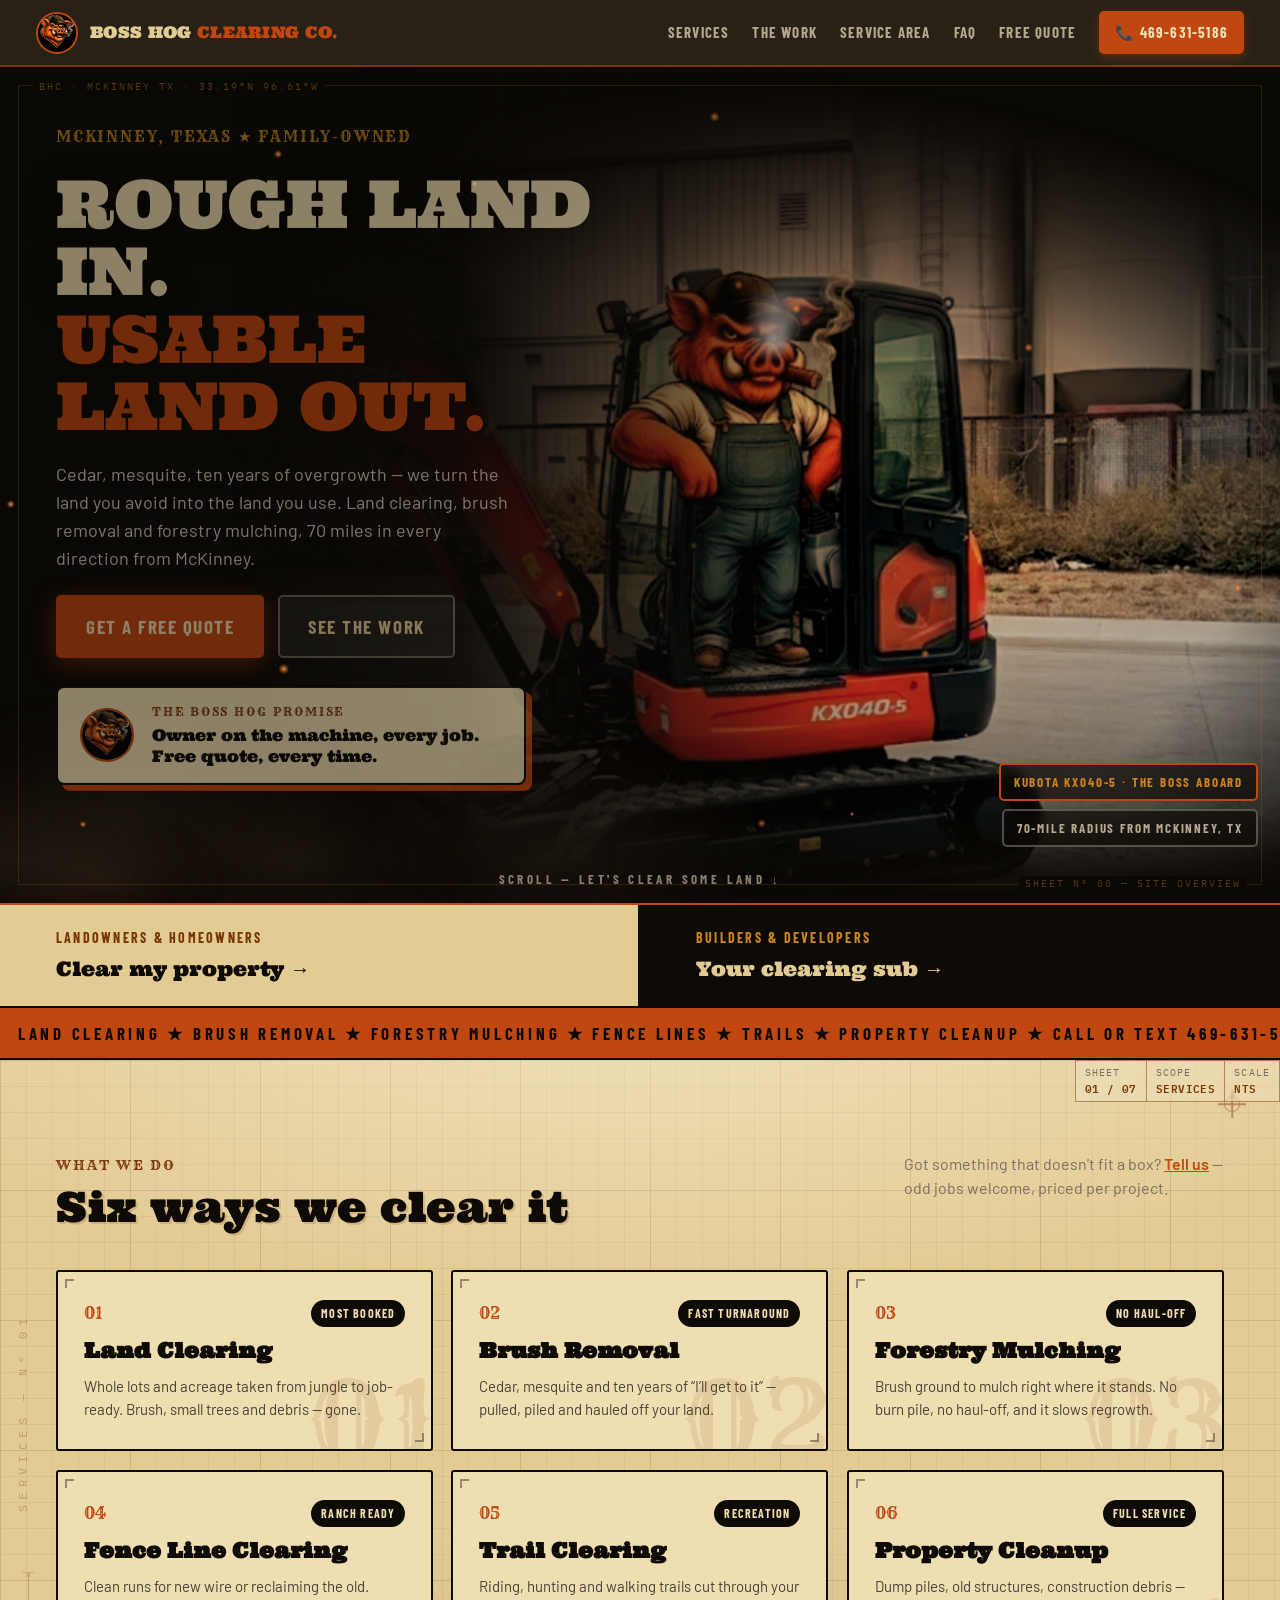
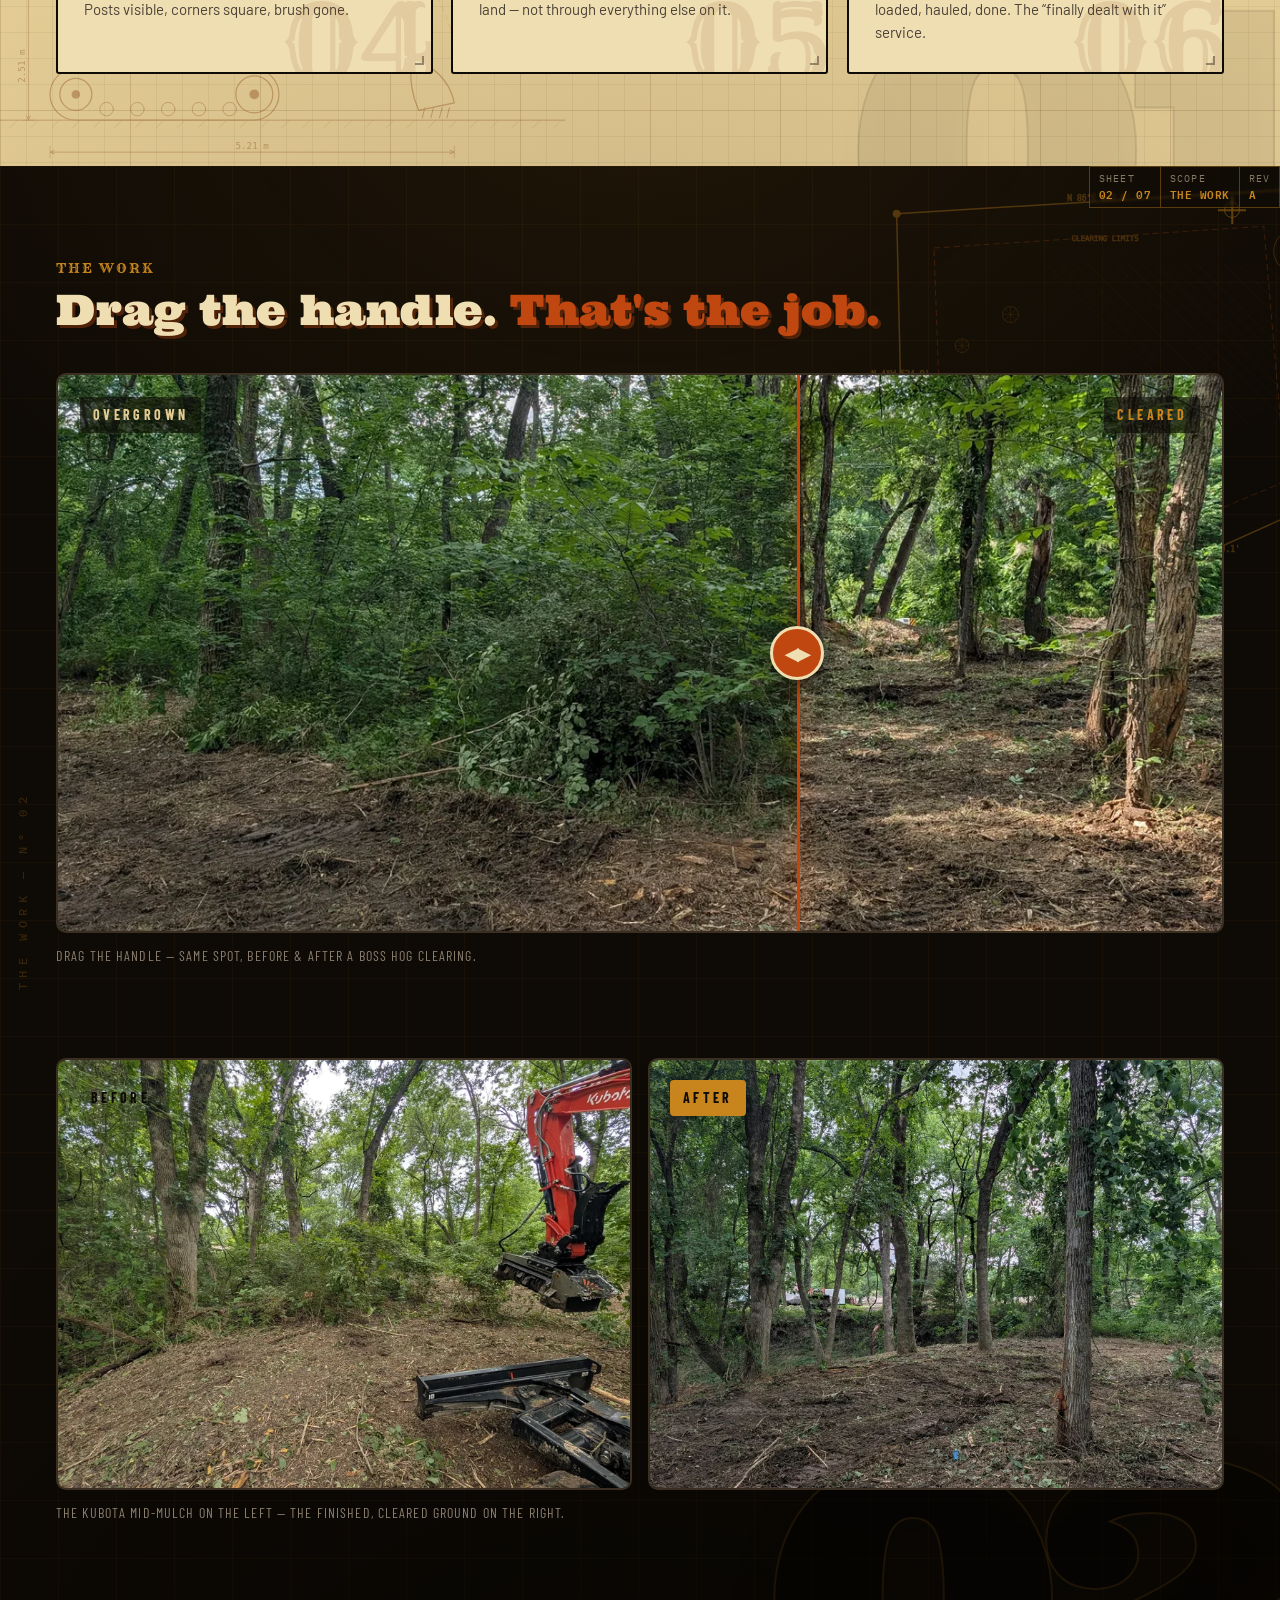
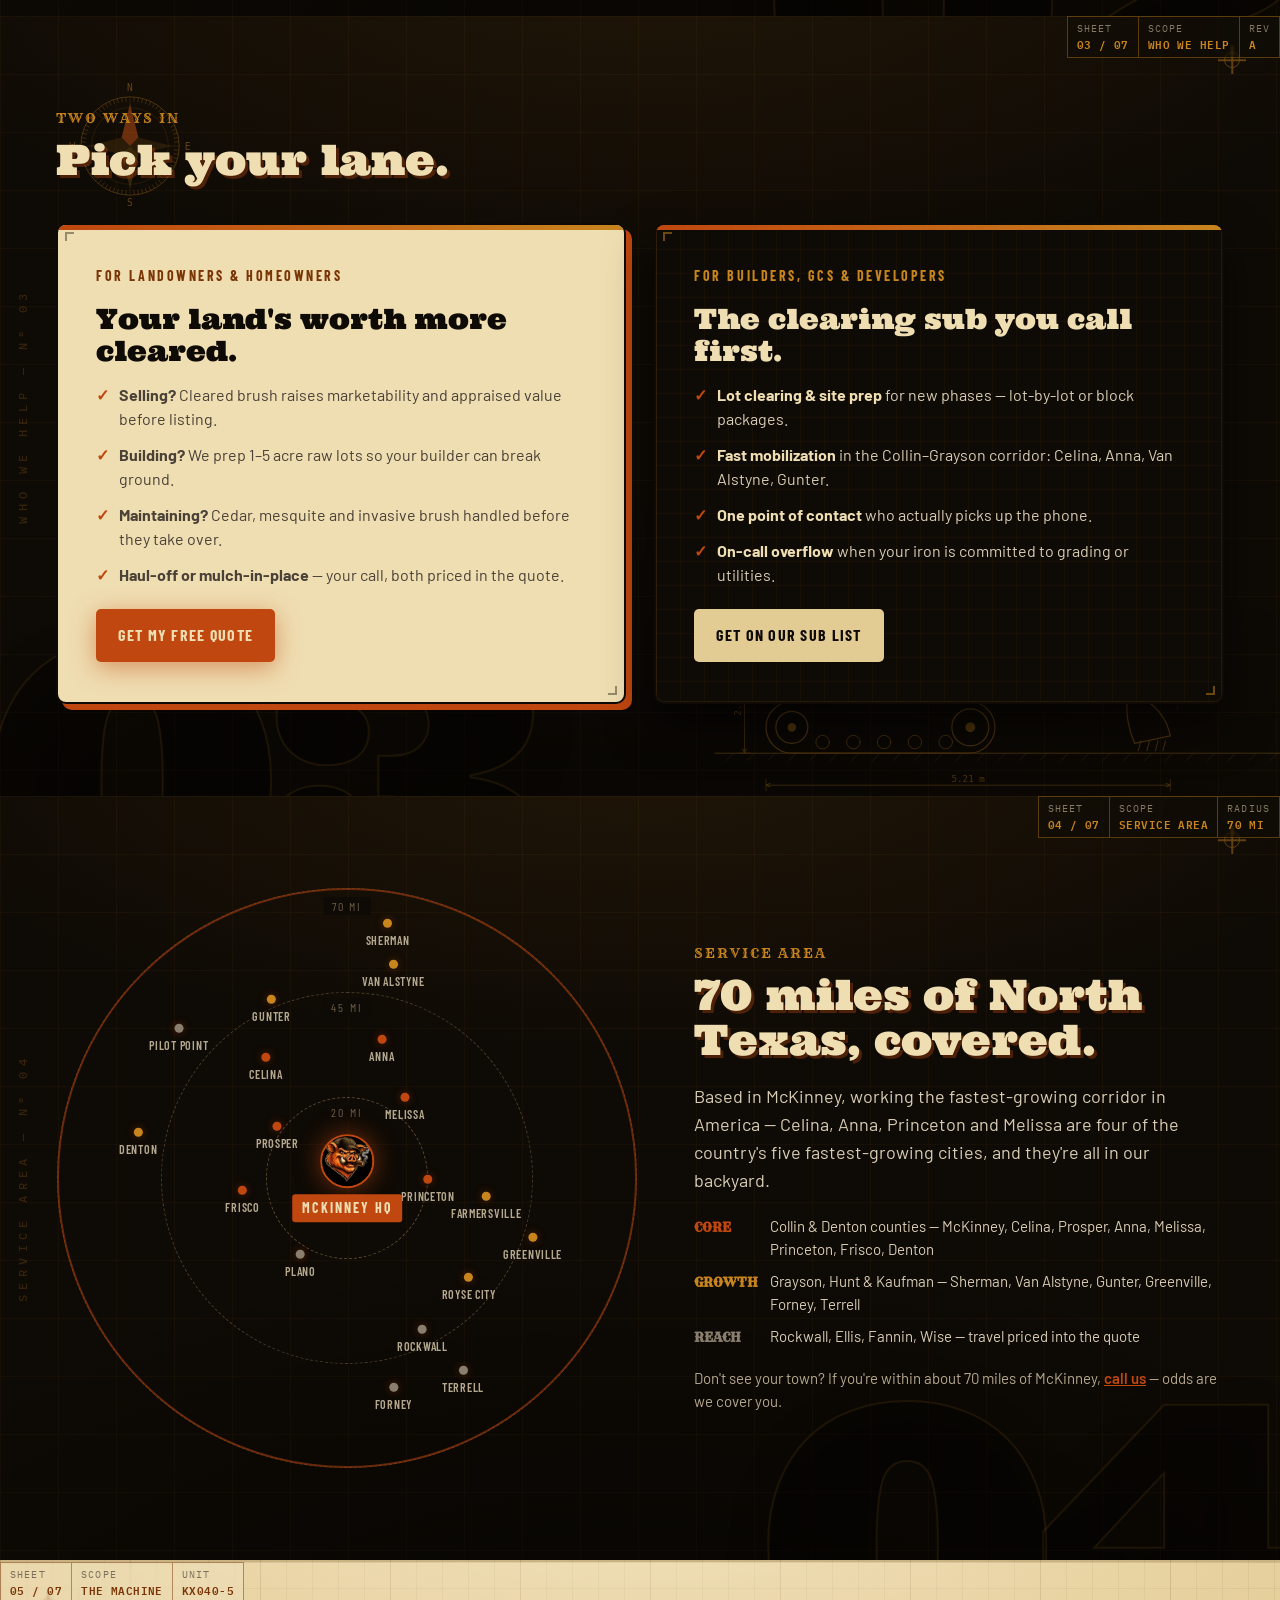
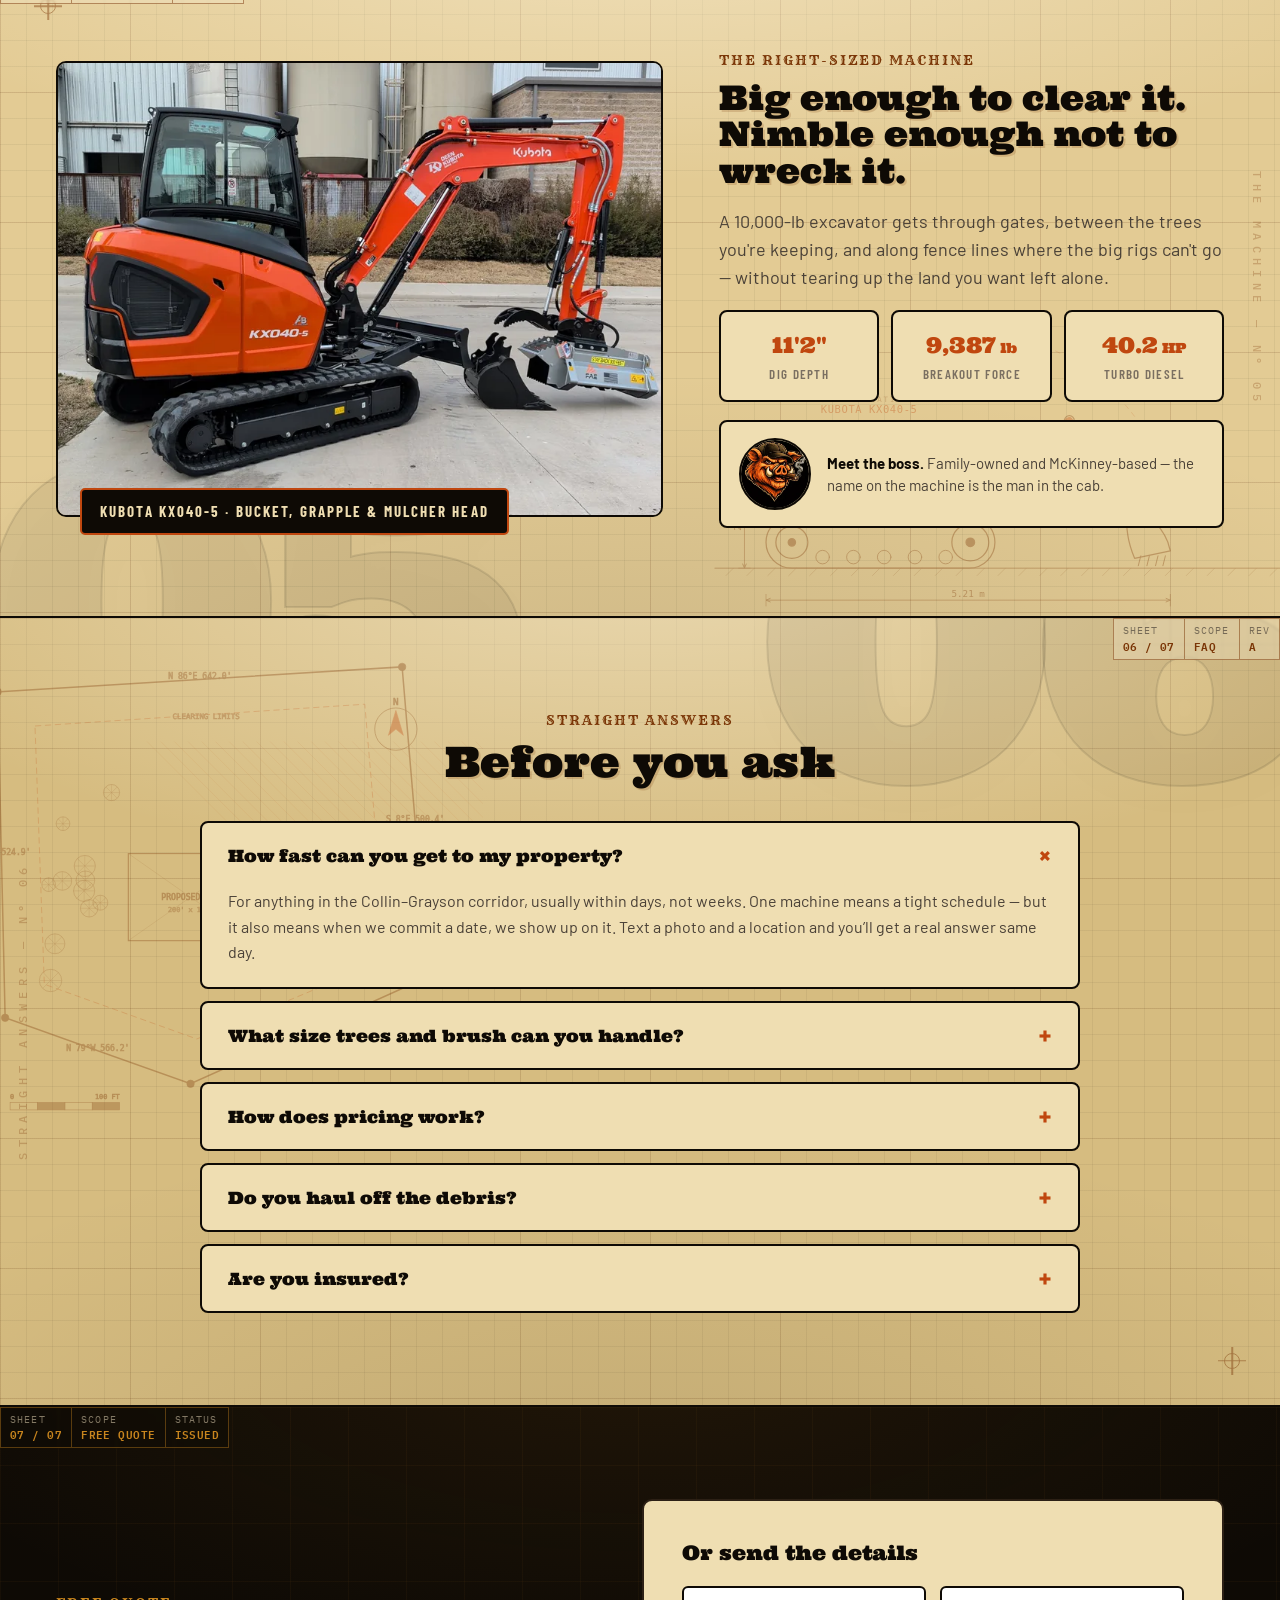
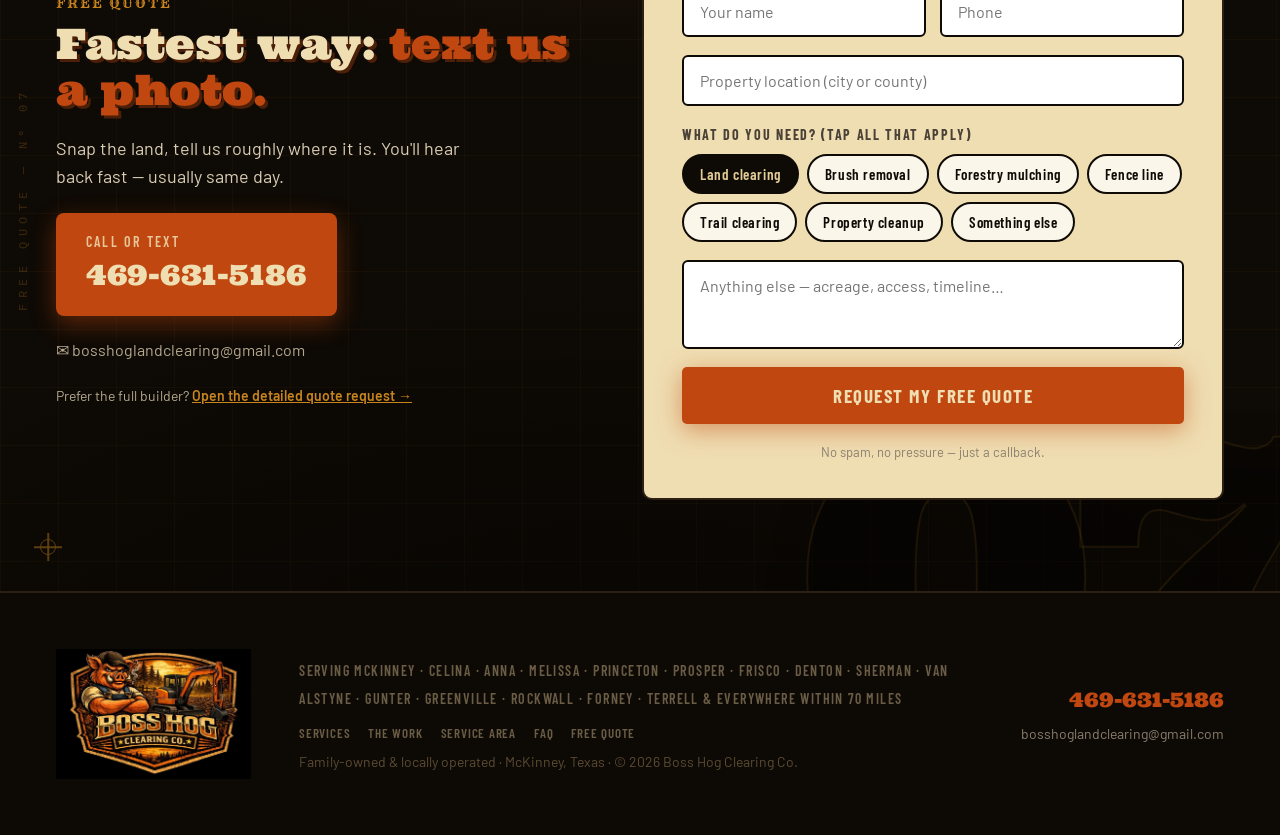
==== index.html @ 31e9866d "Add files via upload" ====
<!DOCTYPE html>
<html lang="en">
<head>
<meta charset="utf-8">
<meta name="viewport" content="width=device-width, initial-scale=1, viewport-fit=cover">
<title>Boss Hog Clearing Co. — Land Clearing & Forestry Mulching in McKinney, TX</title>
<meta name="description" content="Family-owned land clearing, brush removal & forestry mulching in McKinney, Texas. Cedar, mesquite & overgrowth cleared within 70 miles — Collin, Denton, Grayson & beyond. Text a photo for a free quote: 469-631-5186.">
<meta name="keywords" content="land clearing McKinney TX, forestry mulching, brush removal, fence line clearing, lot clearing, site prep, Collin County, Denton County, Celina, Prosper, Anna, Melissa, Princeton">
<meta name="author" content="Boss Hog Clearing Co.">
<meta name="robots" content="index, follow">
<meta name="theme-color" content="#0E0A05">
<link rel="canonical" href="https://bosshogclearingco.com/">

<!-- Open Graph / social -->
<meta property="og:type" content="website">
<meta property="og:site_name" content="Boss Hog Clearing Co.">
<meta property="og:title" content="Boss Hog Clearing Co. — Land Clearing & Forestry Mulching, McKinney TX">
<meta property="og:description" content="Rough land in. Usable land out. Family-owned land clearing & forestry mulching, 70 miles around McKinney, Texas. Text a photo, get a free quote.">
<meta property="og:url" content="https://bosshogclearingco.com/">
<meta property="og:image" content="https://bosshogclearingco.com/assets/img/og-image.jpg">
<meta property="og:image:width" content="1200">
<meta property="og:image:height" content="630">
<meta name="twitter:card" content="summary_large_image">
<meta name="twitter:title" content="Boss Hog Clearing Co. — Land Clearing & Forestry Mulching, McKinney TX">
<meta name="twitter:description" content="Rough land in. Usable land out. Family-owned land clearing 70 miles around McKinney, TX.">
<meta name="twitter:image" content="https://bosshogclearingco.com/assets/img/og-image.jpg">

<!-- icons -->
<link rel="icon" href="/assets/img/favicon.ico" sizes="any">
<link rel="icon" type="image/png" href="/assets/img/favicon-32.png" sizes="32x32">
<link rel="apple-touch-icon" href="/assets/img/favicon-180.png">
<link rel="manifest" href="/site.webmanifest">

<!-- fonts -->
<link rel="preconnect" href="https://fonts.googleapis.com">
<link rel="preconnect" href="https://fonts.gstatic.com" crossorigin>
<link rel="preload" as="image" href="/assets/img/hero-boss-kubota-1024.webp" fetchpriority="high">
<link rel="stylesheet" href="https://fonts.googleapis.com/css2?family=Barlow:wght@400;500;600;700&family=Barlow+Condensed:wght@600;700&family=IBM+Plex+Mono:wght@400;500&family=Rye&family=Ultra&display=swap">
<link rel="stylesheet" href="/assets/css/styles.css">

<!-- structured data: local business -->
<script type="application/ld+json">
{
  "@context": "https://schema.org",
  "@type": ["LocalBusiness","HomeAndConstructionBusiness"],
  "name": "Boss Hog Clearing Co.",
  "description": "Family-owned land clearing, brush removal and forestry mulching serving McKinney, Texas and the surrounding 70-mile radius.",
  "image": "https://bosshogclearingco.com/assets/img/og-image.jpg",
  "logo": "https://bosshogclearingco.com/assets/img/favicon-512.png",
  "url": "https://bosshogclearingco.com/",
  "telephone": "+1-469-631-5186",
  "email": "bosshoglandclearing@gmail.com",
  "priceRange": "$$",
  "address": { "@type": "PostalAddress", "addressLocality": "McKinney", "addressRegion": "TX", "addressCountry": "US" },
  "geo": { "@type": "GeoCoordinates", "latitude": 33.1976, "longitude": -96.6153 },
  "areaServed": { "@type": "GeoCircle", "geoMidpoint": { "@type": "GeoCoordinates", "latitude": 33.1976, "longitude": -96.6153 }, "geoRadius": "112654" },
  "founder": { "@type": "Person", "name": "The Boss" },
  "slogan": "Rough land in. Usable land out.",
  "openingHoursSpecification": [{ "@type": "OpeningHoursSpecification", "dayOfWeek": ["Monday","Tuesday","Wednesday","Thursday","Friday","Saturday"], "opens": "07:00", "closes": "19:00" }],
  "hasOfferCatalog": {
    "@type": "OfferCatalog",
    "name": "Land Clearing Services",
    "itemListElement": [
      { "@type": "Offer", "itemOffered": { "@type": "Service", "name": "Land Clearing" } },
      { "@type": "Offer", "itemOffered": { "@type": "Service", "name": "Brush Removal" } },
      { "@type": "Offer", "itemOffered": { "@type": "Service", "name": "Forestry Mulching" } },
      { "@type": "Offer", "itemOffered": { "@type": "Service", "name": "Fence Line Clearing" } },
      { "@type": "Offer", "itemOffered": { "@type": "Service", "name": "Trail Clearing" } },
      { "@type": "Offer", "itemOffered": { "@type": "Service", "name": "Property Cleanup" } }
    ]
  }
}
</script>
<script type="application/ld+json">
{
  "@context": "https://schema.org",
  "@type": "FAQPage",
  "mainEntity": [
    { "@type": "Question", "name": "How fast can you get to my property?", "acceptedAnswer": { "@type": "Answer", "text": "For anything in the Collin–Grayson corridor, usually within days, not weeks. Text a photo and a location and you'll get a real answer same day." } },
    { "@type": "Question", "name": "What size trees and brush can you handle?", "acceptedAnswer": { "@type": "Answer", "text": "Brush, cedar, mesquite and trees up to roughly 8–10 inches across are right in our wheelhouse. Bigger timber or 5+ acre wooded tracts we'll assess honestly." } },
    { "@type": "Question", "name": "How does pricing work?", "acceptedAnswer": { "@type": "Answer", "text": "Per acre, based on vegetation density — roughly $1,200–2,500/acre for light brush up to $3,500–6,000/acre for heavy wooded clearing, plus a mobilization fee based on distance. Text a photo for an exact, free quote." } },
    { "@type": "Question", "name": "Do you haul off the debris?", "acceptedAnswer": { "@type": "Answer", "text": "Your choice. We can mulch it in place, pile it for burning where permitted, or load and haul it away. We price each option in the quote." } },
    { "@type": "Question", "name": "Are you insured?", "acceptedAnswer": { "@type": "Answer", "text": "Yes — fully insured for the work we do, and happy to provide documentation for builders and GCs who need it for their sub list." } }
  ]
}
</script>
</head>

<body>
<a class="skip-link" href="#top">Skip to content</a>

<!-- ============ NAV ============ -->
<header class="nav" id="nav">
  <a href="#top" class="nav__brand" aria-label="Boss Hog Clearing Co. home">
    <img src="/assets/img/mascot-128.webp" alt="Boss Hog mascot — cigar-smoking hog logo" width="42" height="42">
    <span class="nav__name">BOSS HOG <b>CLEARING CO.</b></span>
  </a>
  <button class="nav__toggle" id="navToggle" aria-label="Toggle menu" aria-expanded="false"><span></span><span></span><span></span></button>
  <nav class="nav__links" id="navLinks" aria-label="Primary">
    <a href="#services">Services</a>
    <a href="#work">The Work</a>
    <a href="#area">Service Area</a>
    <a href="#faq">FAQ</a>
    <a href="/quote.html">Free Quote</a>
    <a href="tel:4696315186" class="nav__cta">📞 469-631-5186</a>
  </nav>
</header>

<main id="top">

<!-- ============ HERO ============ -->
<section class="hero" id="hero" aria-label="Boss Hog Clearing Co. — land clearing in McKinney, Texas">
  <div class="hero__glow"></div>

  <!-- faint equipment blueprint behind the scene -->
  <div class="hero__blueprint" data-depth="5" aria-hidden="true">
    <img src="/assets/img/bp-excavator-dark.svg" alt="" width="1040" height="660" loading="eager">
  </div>

  <!-- the boss on the Kubota -->
  <div class="hero__photo" id="heroPhoto" data-depth="22">
    <div class="hero__photo-mask">
      <picture>
        <source type="image/webp" srcset="/assets/img/hero-boss-kubota-1024.webp">
        <img src="/assets/img/hero-boss-kubota-1024.jpg" alt="The Boss aboard his orange Kubota KX040-5 mini excavator" draggable="false" width="1024" height="572" fetchpriority="high">
      </picture>
      <div class="grade-sky"></div>
      <div class="grade-key"></div>
      <div class="grade-floor"></div>
    </div>
    <canvas class="hero__smoke" id="heroSmoke" aria-hidden="true"></canvas>
  </div>

  <div class="hero__scrim-l"></div>
  <div class="hero__scrim-b"></div>
  <canvas class="hero__fx" id="heroFx" aria-hidden="true"></canvas>
  <div class="hero__spot" id="heroSpot" aria-hidden="true"></div>

  <!-- blueprint frame -->
  <div class="hero__frame" aria-hidden="true">
    <span class="tl">BHC · McKinney TX · 33.19°N 96.61°W</span>
    <span class="br">Sheet Nº 00 — Site Overview</span>
  </div>

  <div class="hero__copy" id="heroCopy">
    <p class="hero__eyebrow" data-reveal>McKinney, Texas ★ Family-Owned</p>
    <h1 data-reveal data-reveal-delay="90">Rough land in.<br><span class="pop">Usable land out.</span></h1>
    <p class="hero__sub" data-reveal data-reveal-delay="180">Cedar, mesquite, ten years of overgrowth — we turn the land you avoid into the land you use. Land clearing, brush removal and forestry mulching, 70 miles in every direction from McKinney.</p>
    <div class="hero__cta" data-reveal data-reveal-delay="270">
      <a href="/quote.html" class="btn btn--primary">Get a free quote</a>
      <a href="#work" class="btn btn--ghost">See the work</a>
    </div>
    <div class="hero__promise" data-reveal data-reveal-delay="360">
      <img src="/assets/img/mascot-128.webp" alt="The Boss" width="54" height="54">
      <div>
        <div class="pk">The Boss Hog Promise</div>
        <div class="pv">Owner on the machine, every job. Free quote, every time.</div>
      </div>
    </div>
  </div>

  <div class="hero__plates" aria-hidden="true">
    <div class="plate">Kubota KX040-5 · The Boss aboard</div>
    <div class="plate plate--muted">70-mile radius from McKinney, TX</div>
  </div>
  <div class="hero__hint">Scroll — let's clear some land ↓</div>
</section>

<!-- audience split -->
<div class="split">
  <a href="#landowners">
    <div class="lbl" style="color:var(--rust-dark)">Landowners &amp; Homeowners</div>
    <div class="big" style="color:var(--ink)">Clear my property →</div>
  </a>
  <a href="#builders">
    <div class="lbl" style="color:var(--amber)">Builders &amp; Developers</div>
    <div class="big" style="color:var(--wheat)">Your clearing sub →</div>
  </a>
</div>

<!-- marquee -->
<div class="marquee" aria-hidden="true">
  <div class="marquee__row">
    <span>Land clearing ★ Brush removal ★ Forestry mulching ★ Fence lines ★ Trails ★ Property cleanup ★ Call or text 469-631-5186 ★</span>
    <span>Land clearing ★ Brush removal ★ Forestry mulching ★ Fence lines ★ Trails ★ Property cleanup ★ Call or text 469-631-5186 ★</span>
  </div>
</div>

<!-- ============ SERVICES ============ -->
<section class="bay paper" id="services">
  <div class="blueprint bp-exc" style="left:-3%;right:auto" aria-hidden="true"><img src="/assets/img/bp-excavator-light.svg" alt="" width="1040" height="660" loading="lazy"></div>
  <div class="spine">Services — Nº 01</div>
  <div class="crosshair" style="top:30px;right:34px"><i></i></div>
  <div class="titleblock" style="top:0;right:0">
    <div><span>Sheet</span><b>01 / 07</b></div>
    <div><span>Scope</span><b>Services</b></div>
    <div><span>Scale</span><b>NTS</b></div>
  </div>
  <div class="bignum" aria-hidden="true">01</div>
  <div class="bay__pad">
    <div class="sec-head">
      <div data-reveal>
        <p class="kicker">What we do</p>
        <h2 class="h2">Six ways we clear it</h2>
      </div>
      <p class="note" data-reveal data-reveal-delay="120">Got something that doesn't fit a box? <a href="/quote.html">Tell us</a> — odd jobs welcome, priced per project.</p>
    </div>
    <div class="svc-grid" id="svcGrid"><!-- services injected by JS --></div>
  </div>
</section>

<!-- ============ THE WORK ============ -->
<section class="bay paper--dark" id="work">
  <div class="blueprint bp-plan bp-plan--r" aria-hidden="true"><img src="/assets/img/bp-siteplan-dark.svg" alt="" width="900" height="900" loading="lazy"></div>
  <div class="spine spine--lit">The Work — Nº 02</div>
  <div class="crosshair crosshair--lit" style="top:30px;right:34px"><i></i></div>
  <div class="titleblock titleblock--lit" style="top:0;right:0">
    <div><span>Sheet</span><b>02 / 07</b></div>
    <div><span>Scope</span><b>The Work</b></div>
    <div><span>Rev</span><b>A</b></div>
  </div>
  <div class="bignum bignum--lit" aria-hidden="true">02</div>
  <div class="bay__pad">
    <div data-reveal style="margin-bottom:40px">
      <p class="kicker kicker--lit">The work</p>
      <h2 class="h2 h2--lit">Drag the handle. <span style="color:var(--rust)">That's the job.</span></h2>
    </div>

    <div class="ba" id="baSlider" data-reveal="scale" role="slider" aria-label="Before and after land clearing comparison" aria-valuemin="0" aria-valuemax="100" aria-valuenow="50" tabindex="0">
      <picture>
        <source type="image/webp" srcset="/assets/img/after-cleared-800.webp 800w, /assets/img/after-cleared-1280.webp 1280w, /assets/img/after-cleared-1800.webp 1800w" sizes="(max-width:1280px) 100vw, 1280px">
        <img class="ba__after" src="/assets/img/after-cleared-1280.jpg" alt="Same wooded plot after Boss Hog clearing — trees kept, ground cleared and mulched" draggable="false">
      </picture>
      <div class="ba__before-wrap" id="baBeforeWrap">
        <picture>
          <source type="image/webp" srcset="/assets/img/before-overgrown-800.webp 800w, /assets/img/before-overgrown-1280.webp 1280w, /assets/img/before-overgrown-1800.webp 1800w" sizes="(max-width:1280px) 100vw, 1280px">
          <img class="ba__before" src="/assets/img/before-overgrown-1280.jpg" alt="Overgrown wooded plot before clearing — dense cedar and brush" draggable="false">
        </picture>
      </div>
      <div class="ba__line" id="baLine"></div>
      <div class="ba__handle" id="baHandle">◀▶</div>
      <div class="ba__tag ba__tag--l">Overgrown</div>
      <div class="ba__tag ba__tag--r">Cleared</div>
    </div>
    <p class="cap">Drag the handle — same spot, before &amp; after a Boss Hog clearing.</p>

    <div class="work-div" data-reveal><span>Another job — forestry mulching</span><span></span></div>
    <div class="work-grid">
      <div class="work-shot" data-reveal>
        <picture>
          <source type="image/webp" srcset="/assets/img/mulching-800.webp 800w, /assets/img/mulching-1280.webp 1280w" sizes="(max-width:560px) 100vw, 50vw">
          <img src="/assets/img/mulching-1280.jpg" alt="Forestry mulching in progress — the Kubota KX040-5 grinding brush in place" loading="lazy">
        </picture>
        <div class="ba__tag">Before</div>
      </div>
      <div class="work-shot" data-reveal data-reveal-delay="120">
        <picture>
          <source type="image/webp" srcset="/assets/img/finished-cut-800.webp 800w, /assets/img/finished-cut-1280.webp 1280w" sizes="(max-width:560px) 100vw, 50vw">
          <img src="/assets/img/finished-cut-1280.jpg" alt="Cleared and mulched ground — the finished forestry mulching cut" loading="lazy">
        </picture>
        <div class="ba__tag ba__tag--after">After</div>
      </div>
    </div>
    <p class="cap">The Kubota mid-mulch on the left — the finished, cleared ground on the right.</p>
  </div>
</section>

<!-- ============ AUDIENCE PATHS ============ -->
<section class="bay paper--dark" id="who">
  <div class="blueprint bp-exc" aria-hidden="true"><img src="/assets/img/bp-excavator-dark.svg" alt="" width="1040" height="660" loading="lazy"></div>
  <div class="blueprint bp-compass" style="left:5%;top:64px" aria-hidden="true"><img src="/assets/img/bp-compass-dark.svg" alt="" width="220" height="220" loading="lazy"></div>
  <div class="spine spine--lit">Who We Help — Nº 03</div>
  <div class="crosshair crosshair--lit" style="top:30px;right:34px"><i></i></div>
  <div class="titleblock titleblock--lit" style="top:0;right:0">
    <div><span>Sheet</span><b>03 / 07</b></div>
    <div><span>Scope</span><b>Who We Help</b></div>
    <div><span>Rev</span><b>A</b></div>
  </div>
  <div class="bignum bignum--lit bignum--left" aria-hidden="true">03</div>
  <div class="bay__pad">
    <div data-reveal style="margin-bottom:40px">
      <p class="kicker kicker--lit">Two ways in</p>
      <h2 class="h2 h2--lit">Pick your lane.</h2>
    </div>
    <div class="paths">
      <article class="pcard pcard--light" id="landowners" data-reveal="left">
        <span class="tick tick--tl"></span><span class="tick tick--br"></span>
        <div class="lbl">For landowners &amp; homeowners</div>
        <h3>Your land's worth more cleared.</h3>
        <ul>
          <li><span><strong>Selling?</strong> Cleared brush raises marketability and appraised value before listing.</span></li>
          <li><span><strong>Building?</strong> We prep 1–5 acre raw lots so your builder can break ground.</span></li>
          <li><span><strong>Maintaining?</strong> Cedar, mesquite and invasive brush handled before they take over.</span></li>
          <li><span><strong>Haul-off or mulch-in-place</strong> — your call, both priced in the quote.</span></li>
        </ul>
        <a href="/quote.html" class="btn btn--primary btn--sm">Get my free quote</a>
      </article>
      <article class="pcard pcard--dark" id="builders" data-reveal="right">
        <span class="tick tick--tl" style="border-color:rgba(200,133,30,0.5)"></span><span class="tick tick--br" style="border-color:rgba(200,133,30,0.5)"></span>
        <div class="lbl">For builders, GCs &amp; developers</div>
        <h3>The clearing sub you call first.</h3>
        <ul>
          <li><span><strong>Lot clearing &amp; site prep</strong> for new phases — lot-by-lot or block packages.</span></li>
          <li><span><strong>Fast mobilization</strong> in the Collin–Grayson corridor: Celina, Anna, Van Alstyne, Gunter.</span></li>
          <li><span><strong>One point of contact</strong> who actually picks up the phone.</span></li>
          <li><span><strong>On-call overflow</strong> when your iron is committed to grading or utilities.</span></li>
        </ul>
        <a href="mailto:bosshoglandclearing@gmail.com?subject=Sub%20list%20—%20Boss%20Hog%20Clearing" class="btn btn--wheat btn--sm">Get on our sub list</a>
      </article>
    </div>
  </div>
</section>

<!-- ============ SERVICE AREA ============ -->
<section class="bay paper--dark" id="area">
  <div class="spine spine--lit">Service Area — Nº 04</div>
  <div class="crosshair crosshair--lit" style="top:30px;right:34px"><i></i></div>
  <div class="titleblock titleblock--lit" style="top:0;right:0">
    <div><span>Sheet</span><b>04 / 07</b></div>
    <div><span>Scope</span><b>Service Area</b></div>
    <div><span>Radius</span><b>70 MI</b></div>
  </div>
  <div class="bignum bignum--lit" aria-hidden="true">04</div>
  <div class="bay__pad">
    <div class="area-grid">
      <div class="radar" data-reveal="scale" id="radar">
        <div class="radar__ring r1"></div>
        <div class="radar__ring r2"></div>
        <div class="radar__ring r3"></div>
        <div class="radar__pulse"></div>
        <div class="radar__mi" style="top:1.5%">70 mi</div>
        <div class="radar__mi" style="top:19%">45 mi</div>
        <div class="radar__mi" style="top:37%">20 mi</div>
        <div class="radar__hq">
          <img src="/assets/img/mascot-128.webp" alt="McKinney headquarters" width="54" height="54">
          <span>McKinney HQ</span>
        </div>
        <!-- towns injected by JS -->
      </div>
      <div class="area-copy">
        <div data-reveal>
          <p class="kicker kicker--lit">Service area</p>
          <h2 class="h2 h2--lit">70 miles of North Texas, covered.</h2>
        </div>
        <p class="lead" data-reveal data-reveal-delay="90" style="color:#D8CCB4">Based in McKinney, working the fastest-growing corridor in America — Celina, Anna, Princeton and Melissa are four of the country's five fastest-growing cities, and they're all in our backyard.</p>
        <div data-reveal data-reveal-delay="180" style="display:flex;flex-direction:column;gap:10px">
          <div class="area-tier"><b style="color:var(--rust)">CORE</b><span>Collin &amp; Denton counties — McKinney, Celina, Prosper, Anna, Melissa, Princeton, Frisco, Denton</span></div>
          <div class="area-tier"><b style="color:var(--amber)">GROWTH</b><span>Grayson, Hunt &amp; Kaufman — Sherman, Van Alstyne, Gunter, Greenville, Forney, Terrell</span></div>
          <div class="area-tier"><b style="color:#8A7E6E">REACH</b><span>Rockwall, Ellis, Fannin, Wise — travel priced into the quote</span></div>
        </div>
        <p data-reveal data-reveal-delay="260" style="font-size:15px;color:var(--muted)">Don't see your town? If you're within about 70 miles of McKinney, <a href="tel:4696315186" style="color:var(--rust);font-weight:600">call us</a> — odds are we cover you.</p>
      </div>
    </div>
  </div>
</section>

<!-- ============ THE MACHINE ============ -->
<section class="bay paper" id="boss" style="border-top:2px solid rgba(14,10,5,0.12)">
  <div class="blueprint bp-exc" aria-hidden="true"><img src="/assets/img/bp-excavator-light.svg" alt="" width="1040" height="660" loading="lazy"></div>
  <div class="spine spine--right">The Machine — Nº 05</div>
  <div class="crosshair" style="top:30px;left:34px"><i></i></div>
  <div class="titleblock" style="top:0;left:0">
    <div><span>Sheet</span><b>05 / 07</b></div>
    <div><span>Scope</span><b>The Machine</b></div>
    <div><span>Unit</span><b>KX040-5</b></div>
  </div>
  <div class="bignum bignum--left" aria-hidden="true">05</div>
  <div class="machine-grid">
    <div class="machine-photo" data-reveal="left">
      <picture>
        <source type="image/webp" srcset="/assets/img/machine-kx040-800.webp 800w, /assets/img/machine-kx040-1280.webp 1280w, /assets/img/machine-kx040-1800.webp 1800w" sizes="(max-width:1080px) 100vw, 720px">
        <img src="/assets/img/machine-kx040-1280.jpg" alt="Kubota KX040-5 mini excavator with bucket, grapple and mulcher head" loading="lazy">
      </picture>
      <div class="tagcap">Kubota KX040-5 · bucket, grapple &amp; mulcher head</div>
    </div>
    <div style="display:flex;flex-direction:column;gap:18px">
      <div data-reveal>
        <p class="kicker">The right-sized machine</p>
        <h2 class="h2" style="font-size:clamp(26px,3.4vw,34px)">Big enough to clear it. Nimble enough not to wreck it.</h2>
      </div>
      <p class="lead" data-reveal data-reveal-delay="90">A 10,000-lb excavator gets through gates, between the trees you're keeping, and along fence lines where the big rigs can't go — without tearing up the land you want left alone.</p>
      <div class="stat-row" data-reveal data-reveal-delay="180">
        <div class="stat"><div class="v"><span data-count="11.1667" data-count-format="ftin">11'2"</span></div><div class="k">Dig depth</div></div>
        <div class="stat"><div class="v"><span data-count="9400" data-count-format="int">9,400</span><small> lb</small></div><div class="k">Breakout force</div></div>
        <div class="stat"><div class="v"><span data-count="40.3" data-count-format="dec">40.3</span><small> HP</small></div><div class="k">Turbo diesel</div></div>
      </div>
      <div class="boss-card" data-reveal data-reveal-delay="260">
        <img src="/assets/img/mascot-256.webp" alt="The Boss Hog mascot" width="72" height="72">
        <div><strong style="color:var(--ink)">Meet the boss.</strong> Family-owned and McKinney-based — the name on the machine is the man in the cab.</div>
      </div>
    </div>
  </div>
</section>

<!-- ============ FAQ ============ -->
<section class="bay paper" id="faq" style="background-color:var(--wheat-dark);border-top:2px solid var(--ink)">
  <div class="blueprint bp-plan" aria-hidden="true"><img src="/assets/img/bp-siteplan-light.svg" alt="" width="900" height="900" loading="lazy"></div>
  <div class="spine">Straight Answers — Nº 06</div>
  <div class="crosshair" style="bottom:30px;right:34px"><i></i></div>
  <div class="titleblock" style="top:0;right:0">
    <div><span>Sheet</span><b>06 / 07</b></div>
    <div><span>Scope</span><b>FAQ</b></div>
    <div><span>Rev</span><b>A</b></div>
  </div>
  <div class="bignum bignum--top" aria-hidden="true">06</div>
  <div class="bay__pad">
    <div class="faq-wrap">
      <div data-reveal style="margin-bottom:36px;text-align:center">
        <p class="kicker">Straight answers</p>
        <h2 class="h2">Before you ask</h2>
      </div>
      <div class="faq-list" id="faqList"><!-- faqs injected by JS --></div>
    </div>
  </div>
</section>

<!-- ============ QUOTE ============ -->
<section class="bay paper--dark" id="quote" style="border-top:2px solid var(--ink)">
  <div class="spine spine--lit">Free Quote — Nº 07</div>
  <div class="crosshair crosshair--lit" style="bottom:30px;left:34px"><i></i></div>
  <div class="titleblock titleblock--lit" style="top:0;left:0">
    <div><span>Sheet</span><b>07 / 07</b></div>
    <div><span>Scope</span><b>Free Quote</b></div>
    <div><span>Status</span><b>Issued</b></div>
  </div>
  <div class="bignum bignum--lit" aria-hidden="true">07</div>
  <div class="bay__pad">
    <div class="quote-grid">
      <div class="quote-left" data-reveal="left">
        <div>
          <p class="kicker kicker--lit">Free quote</p>
          <h2 class="h2 h2--lit" style="font-size:clamp(30px,4vw,42px)">Fastest way: <span style="color:var(--rust)">text us a photo.</span></h2>
        </div>
        <p class="lead" style="color:#D8CCB4;max-width:440px">Snap the land, tell us roughly where it is. You'll hear back fast — usually same day.</p>
        <a href="sms:4696315186" class="bigtel"><small>Call or text</small><b>469-631-5186</b></a>
        <a href="mailto:bosshoglandclearing@gmail.com" class="email">✉ bosshoglandclearing@gmail.com</a>
        <p style="font-size:14px;color:var(--muted)">Prefer the full builder? <a href="/quote.html" style="color:var(--amber);font-weight:600">Open the detailed quote request →</a></p>
      </div>

      <form class="form-card" id="quoteForm" action="https://bosshogclearingco.com/quote-request" method="POST" data-reveal="right" novalidate>
        <h3>Or send the details</h3>
        <div class="form-row">
          <input class="field" type="text" name="name" placeholder="Your name" autocomplete="name" required>
          <input class="field" type="tel" name="phone" placeholder="Phone" autocomplete="tel" required>
        </div>
        <input class="field" type="text" name="city" placeholder="Property location (city or county)" autocomplete="address-level2">
        <div>
          <div class="chips-label">What do you need? (tap all that apply)</div>
          <div class="chips" id="quoteChips" role="group" aria-label="Services needed"></div>
        </div>
        <textarea class="field" name="notes" placeholder="Anything else — acreage, access, timeline…" rows="3"></textarea>
        <button type="submit" class="btn btn--primary btn--block">Request my free quote</button>
        <p class="form-fine">No spam, no pressure — just a callback.</p>
      </form>
      <div class="form-success hidden" id="quoteSuccess" data-reveal="right">
        <img src="/assets/img/mascot-256.webp" alt="Boss Hog" width="88" height="88">
        <h3>Got it. We'll call you.</h3>
        <p>Expect a call or text back — usually same day. Want it even faster? <a href="sms:4696315186">Text a photo of the land</a> right now.</p>
        <button type="button" class="btn btn--ghost btn--sm" id="quoteReset" style="border-color:var(--ink);color:var(--brown)">Send another request</button>
      </div>
    </div>
  </div>
</section>

</main>

<!-- ============ FOOTER ============ -->
<footer class="footer">
  <div class="footer__in">
    <img class="footer__badge" src="/assets/img/badge-800.webp" alt="Boss Hog Clearing Co. badge" width="195" height="130" loading="lazy">
    <div>
      <div class="footer__serve">Serving McKinney · Celina · Anna · Melissa · Princeton · Prosper · Frisco · Denton · Sherman · Van Alstyne · Gunter · Greenville · Rockwall · Forney · Terrell &amp; everywhere within 70 miles</div>
      <nav class="footer__nav" aria-label="Footer" style="margin-top:10px">
        <a href="#services">Services</a><a href="#work">The Work</a><a href="#area">Service Area</a><a href="#faq">FAQ</a><a href="/quote.html">Free Quote</a>
      </nav>
      <div class="footer__legal">Family-owned &amp; locally operated · McKinney, Texas · © 2026 Boss Hog Clearing Co.</div>
    </div>
    <div class="footer__contact">
      <a href="tel:4696315186">469-631-5186</a>
      <a href="mailto:bosshoglandclearing@gmail.com">bosshoglandclearing@gmail.com</a>
    </div>
  </div>
</footer>

<!-- mobile sticky call bar -->
<nav class="mbar" aria-label="Quick contact">
  <a href="tel:4696315186">📞 Call</a>
  <a href="sms:4696315186">💬 Text a photo</a>
</nav>

<script src="/assets/js/main.js" defer></script>
</body>
</html>
---- assets/css/styles.css ----
/* ============================================================
   BOSS HOG CLEARING CO. — design system
   McKinney, TX land clearing • forestry mulching • brush removal
   ============================================================ */

:root {
  /* brand palette */
  --ink:        #0E0A05;
  --ink-deep:   #0A0805;
  --ink-soft:   #1A130B;
  --rust:       #C0470F;
  --rust-lit:   #D85A1A;
  --rust-dark:  #7A3506;
  --amber:      #C8851E;
  --ember:      #F58C3C;
  --wheat:      #E3CB94;
  --wheat-lit:  #EFDEB2;
  --wheat-dark: #D6BC80;
  --cream:      #FBF6EA;
  --brown:      #4A4137;
  --brown-soft: #7A6F61;
  --muted:      #B5A88F;
  --muted-dk:   #6B5C45;

  /* type */
  --f-display: 'Ultra', Georgia, 'Times New Roman', serif;
  --f-western: 'Rye', Georgia, serif;
  --f-cond:    'Barlow Condensed', 'Arial Narrow', sans-serif;
  --f-body:    'Barlow', -apple-system, BlinkMacSystemFont, 'Segoe UI', sans-serif;
  --f-mono:    'IBM Plex Mono', ui-monospace, 'SFMono-Regular', monospace;

  --maxw: 1280px;
  --pad: clamp(20px, 5vw, 56px);
  --radius: 10px;
  --hard-shadow: 6px 6px 0 var(--rust);
  --nav-h: 64px;
}

* { margin: 0; padding: 0; box-sizing: border-box; }
html { scroll-behavior: smooth; scroll-padding-top: 78px; -webkit-text-size-adjust: 100%; }
@media (prefers-reduced-motion: reduce) { html { scroll-behavior: auto; } }

/* keyboard focus ring (visible only for keyboard users) */
a:focus-visible, button:focus-visible, input:focus-visible, select:focus-visible,
textarea:focus-visible, [tabindex]:focus-visible {
  outline: 3px solid var(--amber); outline-offset: 2px; border-radius: 3px;
}

/* skip-to-content link */
.skip-link {
  position: absolute; left: 12px; top: -60px; z-index: 100;
  background: var(--rust); color: var(--wheat-lit); padding: 10px 16px; border-radius: 6px;
  font-family: var(--f-cond); font-weight: 700; letter-spacing: 0.06em; text-transform: uppercase;
  text-decoration: none; transition: top .2s ease;
}
.skip-link:focus { top: 12px; }

body {
  font-family: var(--f-body);
  color: var(--ink);
  background: var(--wheat);
  line-height: 1.55;
  overflow-x: hidden;
  -webkit-font-smoothing: antialiased;
  text-rendering: optimizeLegibility;
}

img { max-width: 100%; display: block; }
a { color: inherit; }
button { font-family: inherit; }
::selection { background: var(--rust); color: var(--wheat-lit); }

/* blueprint paper background (light sections) */
.paper {
  background-color: var(--wheat);
  background-image:
    linear-gradient(rgba(14,10,5,0.05) 1px, transparent 1px),
    linear-gradient(90deg, rgba(14,10,5,0.05) 1px, transparent 1px),
    linear-gradient(rgba(122,53,6,0.10) 1px, transparent 1px),
    linear-gradient(90deg, rgba(122,53,6,0.10) 1px, transparent 1px);
  background-size: 26px 26px, 26px 26px, 130px 130px, 130px 130px;
}
.paper--dark {
  background-color: var(--ink);
  background-image:
    linear-gradient(rgba(200,133,30,0.05) 1px, transparent 1px),
    linear-gradient(90deg, rgba(200,133,30,0.05) 1px, transparent 1px);
  background-size: 58px 58px, 58px 58px;
}

/* ============================ TYPE HELPERS ============================ */
.kicker {
  font-family: var(--f-western);
  font-size: 14px;
  letter-spacing: 0.14em;
  text-transform: uppercase;
  color: var(--rust-dark);
}
.kicker--lit { color: var(--amber); }
.h2 {
  font-family: var(--f-display);
  font-weight: 400;
  font-size: clamp(30px, 4.4vw, 42px);
  line-height: 1.08;
  margin: 8px 0 0;
  color: var(--ink);
  text-shadow: 2px 2px 0 rgba(122,53,6,0.18);
}
.h2--lit { color: var(--wheat-lit); text-shadow: 3px 3px 0 rgba(192,71,15,0.35); }
.lead { font-size: clamp(16px, 2vw, 18px); line-height: 1.55; color: var(--brown); }

/* ============================ ARCHITECTURAL DETAIL ============================ */
section.bay { position: relative; overflow: hidden; }
.bay__pad { position: relative; z-index: 2; max-width: var(--maxw); margin: 0 auto; padding: clamp(60px, 9vw, 92px) var(--pad); }

/* vertical engraved spine label */
.spine {
  position: absolute; top: 50%; left: 14px;
  transform: translateY(-50%) rotate(180deg);
  writing-mode: vertical-rl;
  font-family: var(--f-mono); font-size: 12px; font-weight: 500;
  letter-spacing: 0.45em; text-transform: uppercase;
  color: rgba(122,53,6,0.26); pointer-events: none; user-select: none;
  white-space: nowrap; z-index: 1;
}
.spine--right { left: auto; right: 14px; transform: translateY(-50%); }
.spine--lit { color: rgba(200,133,30,0.22); }

/* giant section watermark numeral */
.bignum {
  position: absolute; right: -0.04em; bottom: -0.30em;
  font-family: var(--f-display);
  font-size: clamp(200px, 30vw, 440px); line-height: 0.7;
  letter-spacing: -0.05em; color: rgba(14,10,5,0.055);
  -webkit-text-stroke: 2px rgba(14,10,5,0.10);
  filter: drop-shadow(0 12px 18px rgba(14,10,5,0.13));
  pointer-events: none; user-select: none; z-index: 0;
}
.bignum--lit {
  color: rgba(0,0,0,0.32);
  -webkit-text-stroke: 2px rgba(200,133,30,0.11);
  filter: drop-shadow(0 14px 22px rgba(0,0,0,0.45));
}
.bignum--left { right: auto; left: -0.04em; }
.bignum--top { bottom: auto; top: -0.30em; }

/* registration crosshair (survey mark) */
.crosshair { position: absolute; width: 28px; height: 28px; pointer-events: none; z-index: 1; opacity: 0.5; }
.crosshair::before, .crosshair::after { content: ""; position: absolute; background: var(--ch, rgba(122,53,6,0.85)); }
.crosshair::before { top: 50%; left: 0; right: 0; height: 1.5px; transform: translateY(-50%); }
.crosshair::after  { left: 50%; top: 0; bottom: 0; width: 1.5px; transform: translateX(-50%); }
.crosshair > i { position: absolute; inset: 6px; border: 1.5px solid var(--ch, rgba(122,53,6,0.85)); border-radius: 50%; }
.crosshair--lit { --ch: rgba(200,133,30,0.85); }

/* ---- construction blueprint background system ---- */
.blueprint { position: absolute; pointer-events: none; user-select: none; z-index: 0; opacity: 0.34; }
.blueprint img { width: 100%; height: 100%; display: block; }
/* anchored placements */
.bp-exc  { width: min(640px, 60%); right: -3%; bottom: -4%; }
.bp-plan { width: min(560px, 52%); left: -6%; top: -4%; }
.bp-plan--r { left: auto; right: -8%; }
.bp-compass { width: 132px; opacity: 0.45; }

/* depth: soft vignette + section seams so bays don't read flat */
.bay::before { content: ""; position: absolute; inset: 0; z-index: 0; pointer-events: none;
  background: radial-gradient(120% 80% at 50% -10%, rgba(255,247,228,0.5), transparent 55%),
              radial-gradient(120% 90% at 50% 115%, rgba(14,10,5,0.10), transparent 58%); }
.paper--dark.bay::before {
  background: radial-gradient(120% 80% at 50% -8%, rgba(200,133,30,0.10), transparent 52%),
              radial-gradient(130% 100% at 50% 118%, rgba(0,0,0,0.55), transparent 60%); }

/* drawing-sheet title block (authentic blueprint stamp) */
.titleblock { position: absolute; z-index: 1; pointer-events: none; display: grid;
  grid-template-columns: auto auto auto; font-family: var(--f-mono); font-size: 9.5px;
  letter-spacing: 0.12em; text-transform: uppercase; border: 1px solid var(--tb, rgba(122,53,6,0.5));
  background: rgba(243,231,204,0.35); backdrop-filter: blur(1px); }
.titleblock div { padding: 5px 9px; border-right: 1px solid var(--tb, rgba(122,53,6,0.5)); line-height: 1.45; }
.titleblock div:last-child { border-right: none; }
.titleblock b { display: block; font-weight: 600; color: var(--tbk, var(--rust-dark)); font-size: 11px; letter-spacing: 0.04em; }
.titleblock span { color: var(--tbm, rgba(74,65,55,0.7)); }
.titleblock--lit { --tb: rgba(200,133,30,0.4); --tbk: var(--amber); --tbm: rgba(181,168,143,0.7); background: rgba(13,10,6,0.4); }

/* corner ticks for cards/frames */
.tick { position: absolute; width: 9px; height: 9px; pointer-events: none; }
.tick--tl { top: 7px; left: 7px; border-left: 2px solid rgba(14,10,5,0.4); border-top: 2px solid rgba(14,10,5,0.4); }
.tick--br { bottom: 7px; right: 7px; border-right: 2px solid rgba(14,10,5,0.4); border-bottom: 2px solid rgba(14,10,5,0.4); }

/* ============================ BUTTONS ============================ */
.btn {
  display: inline-flex; align-items: center; justify-content: center; gap: 9px;
  font-family: var(--f-cond); font-weight: 700; font-size: 19px;
  letter-spacing: 0.08em; text-transform: uppercase; text-decoration: none;
  padding: 15px 28px; border-radius: 5px; border: 2px solid transparent;
  cursor: pointer; transition: transform .16s ease, background .16s ease, box-shadow .16s ease, border-color .16s ease;
  -webkit-tap-highlight-color: transparent;
}
.btn--primary { background: var(--rust); color: var(--wheat-lit); box-shadow: 0 6px 24px rgba(192,71,15,0.5); }
.btn--primary:hover { background: var(--rust-lit); transform: translateY(-2px); box-shadow: 0 10px 30px rgba(192,71,15,0.6); }
.btn--ghost { background: rgba(243,231,204,0.08); border-color: rgba(243,231,204,0.35); color: var(--wheat); }
.btn--ghost:hover { border-color: var(--rust); color: var(--rust-lit); }
.btn--wheat { background: var(--wheat); color: var(--ink); }
.btn--wheat:hover { background: #fff; }
.btn--sm { font-size: 16px; padding: 12px 20px; }
.btn--block { width: 100%; }

/* ============================ NAV ============================ */
.nav {
  position: sticky; top: 0; z-index: 60;
  display: flex; align-items: center; justify-content: space-between;
  gap: 16px; padding: 11px clamp(16px, 4vw, 36px);
  background: rgba(13,10,6,0.88); backdrop-filter: blur(10px);
  border-bottom: 2px solid rgba(192,71,15,0.55);
}
.nav__brand { display: flex; align-items: center; gap: 12px; text-decoration: none; flex-shrink: 0; }
.nav__brand img { height: 42px; width: 42px; object-fit: cover; border-radius: 50%; border: 2px solid var(--rust); }
.nav__name { font-family: var(--f-display); font-size: clamp(13px, 2vw, 16px); color: var(--wheat); letter-spacing: 0.02em; white-space: nowrap; }
.nav__name b { color: var(--rust); font-weight: 400; }
.nav__links { display: flex; align-items: center; gap: clamp(12px, 1.8vw, 26px); font-family: var(--f-cond); font-weight: 700; font-size: 15px; letter-spacing: 0.08em; text-transform: uppercase; }
.nav__links a { color: var(--muted); text-decoration: none; white-space: nowrap; transition: color .15s; }
.nav__links a:hover { color: var(--rust-lit); }
.nav__cta { background: var(--rust); color: var(--wheat-lit) !important; padding: 10px 16px; border-radius: 5px; box-shadow: 0 4px 12px rgba(192,71,15,0.35); }
.nav__cta:hover { background: var(--rust-lit); }
.nav__toggle { display: none; background: none; border: 2px solid rgba(243,231,204,0.3); border-radius: 6px; padding: 8px 10px; cursor: pointer; }
.nav__toggle span { display: block; width: 22px; height: 2px; background: var(--wheat); margin: 4px 0; transition: .25s; }
.nav.open .nav__toggle span:nth-child(1) { transform: translateY(6px) rotate(45deg); }
.nav.open .nav__toggle span:nth-child(2) { opacity: 0; }
.nav.open .nav__toggle span:nth-child(3) { transform: translateY(-6px) rotate(-45deg); }

/* ============================ HERO ============================ */
.hero {
  position: relative; height: calc(100svh - var(--nav-h));
  min-height: 600px; max-height: 1000px;
  background: var(--ink-deep); overflow: hidden;
  perspective: 1400px;
}
.hero__layer { position: absolute; inset: 0; pointer-events: none; will-change: transform; }
.hero__glow {
  position: absolute; left: 50%; bottom: -22%; transform: translateX(-50%);
  width: 120%; height: 60%;
  background: radial-gradient(ellipse at center, rgba(192,71,15,0.18) 0%, rgba(192,71,15,0) 62%);
  pointer-events: none;
}
/* faint blueprint linework drifting behind the scene */
.hero__blueprint { position: absolute; right: 2%; bottom: 6%; width: min(620px, 52%); opacity: 0.16; pointer-events: none; }
.hero__blueprint img { width: 100%; display: block; }
/* the boss + machine photo */
.hero__photo { position: absolute; right: -16%; bottom: -4%; height: 106%; aspect-ratio: 1024 / 572; will-change: transform; transform-style: preserve-3d; }
.hero__photo-mask {
  position: absolute; inset: 0;
  -webkit-mask-image: radial-gradient(ellipse 64% 72% at 54% 56%, #000 44%, transparent 73%);
  mask-image: radial-gradient(ellipse 64% 72% at 54% 56%, #000 44%, transparent 73%);
}
.hero__photo img { position: absolute; inset: 0; width: 100%; height: 100%; object-fit: cover;
  filter: brightness(0.84) contrast(1.14) saturate(1.25) sepia(0.22) hue-rotate(-8deg); }
.hero__photo .grade-sky   { position: absolute; inset: 0; background: linear-gradient(180deg, rgba(10,8,5,0.92) 0%, rgba(10,8,5,0.45) 26%, rgba(10,8,5,0) 52%); }
.hero__photo .grade-key   { position: absolute; inset: 0; background: radial-gradient(circle at 55% 42%, rgba(245,140,60,0.5) 0%, rgba(245,140,60,0) 55%); mix-blend-mode: overlay; }
.hero__photo .grade-floor { position: absolute; inset: 0; background: linear-gradient(0deg, rgba(10,8,5,0.85) 0%, rgba(10,8,5,0.2) 30%, rgba(10,8,5,0) 48%); }
.hero__smoke { position: absolute; inset: 0; width: 100%; height: 100%; }
/* cursor spotlight */
.hero__spot { position: absolute; inset: 0; pointer-events: none; opacity: 0; transition: opacity .4s;
  background: radial-gradient(220px circle at var(--sx,50%) var(--sy,50%), rgba(245,140,60,0.14), transparent 70%); mix-blend-mode: screen; }
.hero:hover .hero__spot { opacity: 1; }
/* legibility scrims */
.hero__scrim-l { position: absolute; inset: 0; background: linear-gradient(90deg, var(--ink-deep) 16%, rgba(10,8,5,0.95) 36%, rgba(10,8,5,0.55) 52%, rgba(10,8,5,0) 66%); pointer-events: none; }
.hero__scrim-b { position: absolute; left: 0; right: 0; bottom: 0; height: 90px; background: linear-gradient(0deg, var(--ink-deep) 8%, rgba(10,8,5,0)); pointer-events: none; }
.hero__fx { position: absolute; inset: 0; width: 100%; height: 100%; pointer-events: none; }
/* blueprint frame on hero */
.hero__frame { position: absolute; inset: 18px; border: 1px solid rgba(200,133,30,0.18); pointer-events: none; z-index: 2; }
.hero__frame span { position: absolute; font-family: var(--f-mono); font-size: 10px; letter-spacing: 0.2em; color: rgba(200,133,30,0.4); text-transform: uppercase; }
.hero__frame .tl { top: -7px; left: 14px; background: var(--ink-deep); padding: 0 6px; }
.hero__frame .br { bottom: -7px; right: 14px; background: var(--ink-deep); padding: 0 6px; }

.hero__copy {
  position: absolute; left: 0; top: 0; bottom: 0; width: min(660px, 54%);
  display: flex; flex-direction: column; justify-content: center; gap: 22px;
  padding: 40px var(--pad) 60px; z-index: 5; will-change: transform;
}
.hero__eyebrow { font-family: var(--f-western); font-size: 15px; letter-spacing: 0.12em; text-transform: uppercase; color: var(--amber); }
.hero h1 {
  font-family: var(--f-display); font-weight: 400;
  font-size: clamp(40px, 5.2vw, 66px); line-height: 1.02; color: var(--wheat-lit);
  text-transform: uppercase; text-wrap: pretty; text-shadow: 0 4px 30px rgba(0,0,0,0.6); margin: 0;
}
.hero h1 .pop { color: var(--rust); text-shadow: 3px 3px 0 var(--ink); display: inline-block; }
.hero__sub { font-size: clamp(16px, 2vw, 18px); line-height: 1.55; color: #D8CCB4; max-width: 460px; }
.hero__cta { display: flex; gap: 14px; flex-wrap: wrap; }
.hero__promise {
  margin-top: 6px; display: flex; align-items: center; gap: 18px;
  background: var(--wheat-lit); border: 2px solid var(--ink); border-radius: 8px;
  box-shadow: var(--hard-shadow); padding: 15px 22px; max-width: 470px;
}
.hero__promise img { width: 54px; height: 54px; object-fit: cover; border-radius: 50%; border: 2px solid var(--rust); flex-shrink: 0; }
.hero__promise .pk { font-family: var(--f-western); font-size: 12px; letter-spacing: 0.16em; text-transform: uppercase; color: var(--rust-dark); }
.hero__promise .pv { font-family: var(--f-display); font-size: 16px; color: var(--ink); line-height: 1.35; margin-top: 3px; }
.hero__plates { position: absolute; right: 22px; bottom: 56px; display: flex; flex-direction: column; gap: 8px; align-items: flex-end; z-index: 5; }
.plate { background: rgba(13,10,6,0.7); backdrop-filter: blur(4px); border: 2px solid var(--rust); border-radius: 5px; padding: 7px 13px; font-family: var(--f-cond); font-weight: 700; font-size: 13px; letter-spacing: 0.14em; text-transform: uppercase; color: var(--amber); white-space: nowrap; }
.plate--muted { border-color: rgba(243,231,204,0.3); color: var(--muted); }
.hero__hint { position: absolute; bottom: 14px; left: 0; right: 0; text-align: center; font-family: var(--f-cond); font-weight: 700; font-size: 13px; letter-spacing: 0.26em; text-transform: uppercase; color: #8A7E6E; pointer-events: none; z-index: 5; animation: bhc-bob 2.6s ease-in-out infinite; }

/* audience split bar */
.split { display: grid; grid-template-columns: 1fr 1fr; border-top: 2px solid var(--rust); background: var(--ink-deep); }
.split a { display: block; padding: 22px var(--pad); text-decoration: none; transition: background .18s; }
.split a:first-child { background: var(--wheat); border-right: 2px solid var(--ink); }
.split a:first-child:hover { background: var(--wheat-lit); }
.split a:last-child { background: var(--ink); }
.split a:last-child:hover { background: #241B10; }
.split .lbl { font-family: var(--f-cond); font-weight: 700; font-size: 14px; letter-spacing: 0.16em; text-transform: uppercase; }
.split .big { font-family: var(--f-display); font-size: clamp(17px,2.4vw,20px); margin-top: 4px; }

/* marquee */
.marquee { background: var(--rust); border-top: 2px solid var(--ink); border-bottom: 2px solid var(--ink); overflow: hidden; padding: 12px 0; }
.marquee__row { display: flex; width: max-content; animation: bhc-marquee 26s linear infinite; font-family: var(--f-cond); font-weight: 700; font-size: 17px; letter-spacing: 0.22em; text-transform: uppercase; color: var(--ink); white-space: nowrap; }
.marquee__row span { padding: 0 18px; }

/* ============================ SERVICES ============================ */
.sec-head { position: relative; z-index: 2; display: flex; align-items: baseline; justify-content: space-between; gap: 24px; margin-bottom: 40px; flex-wrap: wrap; }
.sec-head .note { font-size: 16px; color: var(--brown-soft); max-width: 320px; line-height: 1.5; }
.sec-head .note a { color: var(--rust); font-weight: 600; }

.svc-grid { position: relative; z-index: 2; display: grid; grid-template-columns: repeat(3, 1fr); gap: 18px; }
.svc {
  position: relative; overflow: hidden; background: var(--wheat-lit);
  border: 2px solid var(--ink); border-radius: 3px; padding: 28px 26px;
  display: flex; flex-direction: column; gap: 12px;
  transform-style: preserve-3d; transition: transform .2s ease, box-shadow .2s ease, border-color .2s ease;
}
.svc:hover { transform: perspective(800px) rotateX(2.5deg) rotateY(-2.5deg) translateY(-6px); box-shadow: 0 20px 38px rgba(20,16,11,0.22); border-color: var(--rust); }
.svc__ghost { position: absolute; right: -6px; bottom: -28px; font-family: var(--f-western); font-size: 110px; color: rgba(122,53,6,0.11); pointer-events: none; line-height: 1; }
.svc__top { display: flex; align-items: center; justify-content: space-between; }
.svc__num { font-family: var(--f-western); font-size: 16px; color: var(--rust); }
.svc__tag { font-family: var(--f-cond); font-weight: 700; font-size: 12px; letter-spacing: 0.1em; text-transform: uppercase; color: var(--wheat-lit); background: var(--ink); padding: 4px 10px; border-radius: 99px; white-space: nowrap; }
.svc__name { font-family: var(--f-display); font-size: 21px; color: var(--ink); line-height: 1.15; }
.svc__desc { font-size: 15px; line-height: 1.55; color: var(--brown); }

/* ============================ BEFORE / AFTER ============================ */
.ba {
  position: relative; height: clamp(340px, 56vw, 560px); border-radius: var(--radius);
  overflow: hidden; border: 2px solid #3A2F20; touch-action: pan-y;
  cursor: ew-resize; user-select: none; -webkit-user-select: none;
}
.ba img { position: absolute; inset: 0; width: 100%; height: 100%; object-fit: cover; }
/* crop positions hand-tuned to land the ground-line across the wipe; matches the
   original build — the two frames are handheld (not tripod), so this is the closest
   honest alignment without distorting either photo. */
.ba__after  { object-position: 50% 56%; }
.ba__before-wrap { position: absolute; inset: 0; clip-path: inset(0 50% 0 0); }
.ba__before { object-position: 50% 90%; }
.ba__line { position: absolute; top: 0; bottom: 0; left: 50%; width: 3px; background: var(--rust); box-shadow: 0 0 18px rgba(192,71,15,0.8); pointer-events: none; }
.ba__handle {
  position: absolute; top: 50%; left: 50%; transform: translate(-50%, -50%);
  width: 54px; height: 54px; border-radius: 50%; background: var(--rust); border: 3px solid var(--wheat-lit);
  display: flex; align-items: center; justify-content: center; color: var(--wheat-lit);
  font-size: 17px; font-weight: 700; letter-spacing: -1px; box-shadow: 0 6px 20px rgba(0,0,0,0.5); pointer-events: none;
}
.ba__tag { position: absolute; top: 22px; font-family: var(--f-cond); font-weight: 700; font-size: 14px; letter-spacing: 0.24em; text-transform: uppercase; padding: 7px 13px; border-radius: 4px; pointer-events: none; }
.ba__tag--l { left: 22px; color: var(--wheat); background: rgba(13,10,6,0.6); }
.ba__tag--r { right: 22px; color: var(--amber); background: rgba(13,10,6,0.6); }
.cap { font-family: var(--f-cond); font-size: 14px; letter-spacing: 0.08em; text-transform: uppercase; color: #8A7E6E; margin-top: 12px; }

.work-div { margin: 52px 0 18px; display: flex; align-items: center; gap: 16px; }
.work-div span:first-child { font-family: var(--f-cond); font-weight: 700; font-size: 14px; letter-spacing: 0.2em; text-transform: uppercase; color: var(--amber); white-space: nowrap; }
.work-div span:last-child { height: 1px; flex: 1; background: repeating-linear-gradient(90deg, rgba(200,133,30,0.4) 0 6px, transparent 6px 12px); }
.work-grid { display: grid; grid-template-columns: 1fr 1fr; gap: 16px; }
.work-shot { position: relative; border-radius: var(--radius); overflow: hidden; border: 2px solid #3A2F20; aspect-ratio: 4/3; }
.work-shot img { width: 100%; height: 100%; object-fit: cover; }
.work-shot .ba__tag { top: 20px; left: 20px; }
.work-shot .ba__tag--after { color: var(--ink); background: var(--amber); }

/* ============================ AUDIENCE PATHS ============================ */
.paths { max-width: var(--maxw); margin: 0 auto; display: grid; grid-template-columns: 1fr 1fr; gap: 28px; }
.pcard { position: relative; overflow: hidden; border: 2px solid var(--ink); border-radius: var(--radius); padding: 40px clamp(24px,3vw,40px); display: flex; flex-direction: column; gap: 16px; transition: transform .2s ease, box-shadow .2s ease; }
.pcard:hover { transform: translateY(-4px); }
.pcard::before { content: ""; position: absolute; top: 0; left: 0; right: 0; height: 5px; background: linear-gradient(90deg, var(--rust), var(--amber)); }
.pcard--light { background: var(--wheat-lit); box-shadow: var(--hard-shadow); }
.pcard--light:hover { box-shadow: 8px 10px 0 var(--rust); }
.pcard--dark { background:
    linear-gradient(rgba(200,133,30,0.05) 1px, transparent 1px) 0 0 / 24px 24px,
    linear-gradient(90deg, rgba(200,133,30,0.05) 1px, transparent 1px) 0 0 / 24px 24px,
    var(--ink); box-shadow: 0 22px 46px rgba(0,0,0,0.55), inset 0 0 0 1px rgba(200,133,30,0.12); }
.pcard--dark:hover { box-shadow: 0 28px 54px rgba(0,0,0,0.6), inset 0 0 0 1px rgba(200,133,30,0.2); }
.pcard .lbl { font-family: var(--f-cond); font-weight: 700; font-size: 14px; letter-spacing: 0.18em; text-transform: uppercase; }
.pcard h3 { font-family: var(--f-display); font-weight: 400; font-size: clamp(22px,3vw,28px); line-height: 1.15; }
.pcard ul { list-style: none; display: flex; flex-direction: column; gap: 12px; font-size: 16px; line-height: 1.5; }
.pcard li { display: flex; gap: 10px; }
.pcard li::before { content: "✓"; color: var(--rust); font-weight: 700; flex-shrink: 0; }
.pcard--light { color: var(--brown); }
.pcard--light .lbl { color: var(--rust-dark); }
.pcard--light h3 { color: var(--ink); }
.pcard--dark { color: #D8CCB4; }
.pcard--dark .lbl { color: var(--amber); }
.pcard--dark h3 { color: var(--wheat-lit); }
.pcard--dark strong { color: var(--wheat-lit); }
.pcard .btn { align-self: flex-start; margin-top: 6px; }

/* ============================ SERVICE AREA RADAR ============================ */
.area-grid { position: relative; z-index: 2; max-width: var(--maxw); margin: 0 auto; display: grid; grid-template-columns: 1.1fr 1fr; gap: clamp(32px,5vw,56px); align-items: center; }
.radar { position: relative; aspect-ratio: 1; max-width: 580px; width: 100%; margin: 0 auto; }
.radar__ring { position: absolute; border-radius: 50%; }
.radar__ring.r1 { inset: 0; border: 1px dashed #3A2F20; animation: bhc-spin 90s linear infinite; }
.radar__ring.r2 { inset: 18%; border: 1px dashed #4A3C28; animation: bhc-spin 70s linear infinite reverse; }
.radar__ring.r3 { inset: 36%; border: 1px dashed #5C4B32; animation: bhc-spin 50s linear infinite; }
.radar__pulse { position: absolute; inset: 0; border-radius: 50%; border: 2px solid rgba(192,71,15,0.5); animation: bhc-ring 3s ease-out infinite; }
.radar__mi { position: absolute; left: 50%; transform: translateX(-50%); font-family: var(--f-cond); font-size: 12px; letter-spacing: 0.18em; color: var(--muted-dk); text-transform: uppercase; background: var(--ink); padding: 0 8px; }
.radar__hq { position: absolute; left: 50%; top: 50%; transform: translate(-50%,-50%); display: flex; flex-direction: column; align-items: center; gap: 6px; z-index: 3; }
.radar__hq img { width: 54px; height: 54px; object-fit: cover; border-radius: 50%; border: 2px solid var(--rust); box-shadow: 0 0 24px rgba(192,71,15,0.6); }
.radar__hq span { font-family: var(--f-cond); font-weight: 700; font-size: 14px; letter-spacing: 0.14em; text-transform: uppercase; color: var(--wheat-lit); background: var(--rust); padding: 3px 10px; border-radius: 3px; }
.town { position: absolute; transform: translate(-50%,-50%); display: flex; flex-direction: column; align-items: center; gap: 3px; z-index: 2; }
.town span:first-child { width: 9px; height: 9px; border-radius: 50%; box-shadow: 0 0 8px rgba(192,71,15,0.4); }
.town span:last-child { font-family: var(--f-cond); font-weight: 600; font-size: 12px; letter-spacing: 0.06em; text-transform: uppercase; color: var(--muted); white-space: nowrap; transition: color .12s, transform .12s; }
.town:hover { z-index: 4; }
.town:hover span:last-child { color: var(--wheat-lit); transform: scale(1.15); }
.area-copy { display: flex; flex-direction: column; gap: 20px; }
.area-tier { display: flex; gap: 12px; align-items: baseline; }
.area-tier b { font-family: var(--f-western); font-size: 13px; width: 64px; flex-shrink: 0; }
.area-tier span { font-size: 15px; color: #D8CCB4; line-height: 1.5; }

/* ============================ THE MACHINE ============================ */
.machine-grid { position: relative; z-index: 2; max-width: var(--maxw); margin: 0 auto; padding: clamp(60px,9vw,88px) var(--pad); display: grid; grid-template-columns: 1.2fr 1fr; gap: clamp(32px,5vw,56px); align-items: center; }
.machine-photo { position: relative; perspective: 1200px; }
.machine-photo img { width: 100%; border-radius: var(--radius); border: 2px solid var(--ink); transition: transform .3s ease; transform-origin: center; }
.machine-photo:hover img { transform: rotateY(-5deg) rotateX(2deg) scale(1.02); }
.machine-photo .tagcap { position: absolute; bottom: -18px; left: 24px; background: var(--ink); color: var(--wheat-lit); font-family: var(--f-cond); font-weight: 700; font-size: 15px; letter-spacing: 0.14em; text-transform: uppercase; padding: 10px 18px; border-radius: 5px; border: 2px solid var(--rust); }
.stat-row { display: grid; grid-template-columns: 1fr 1fr 1fr; gap: 12px; }
.stat { background: var(--wheat-lit); border: 2px solid var(--ink); border-radius: 8px; padding: 16px; text-align: center; }
.stat .v { font-family: var(--f-display); font-size: 22px; color: var(--rust); }
.stat .v small { font-size: 14px; }
.stat .k { font-family: var(--f-cond); font-weight: 600; font-size: 13px; letter-spacing: 0.1em; text-transform: uppercase; color: var(--brown-soft); margin-top: 2px; }
.boss-card { display: flex; align-items: center; gap: 16px; background: var(--wheat-lit); border: 2px solid var(--ink); border-radius: 8px; padding: 16px 18px; }
.boss-card img { width: 72px; height: 72px; flex-shrink: 0; border-radius: 50%; border: 2px solid var(--ink); object-fit: cover; }
.boss-card div { font-size: 15px; line-height: 1.5; color: var(--brown); }

/* ============================ FAQ ============================ */
.faq-wrap { position: relative; z-index: 2; max-width: 880px; margin: 0 auto; }
.faq-list { display: flex; flex-direction: column; gap: 12px; }
.faq { background: var(--wheat-lit); border: 2px solid var(--ink); border-radius: 8px; overflow: hidden; }
.faq__q { width: 100%; display: flex; align-items: center; justify-content: space-between; gap: 16px; padding: 20px 26px; background: none; border: none; cursor: pointer; text-align: left; }
.faq__q span:first-child { font-family: var(--f-display); font-size: 17px; color: var(--ink); }
.faq__icon { font-family: var(--f-display); font-size: 20px; color: var(--rust); flex-shrink: 0; transition: transform .3s ease; }
.faq.open .faq__icon { transform: rotate(45deg); }
.faq__a { display: grid; grid-template-rows: 0fr; transition: grid-template-rows .3s ease; }
.faq.open .faq__a { grid-template-rows: 1fr; }
.faq__a > div { overflow: hidden; min-height: 0; }
.faq__a p { padding: 0 26px 22px; font-size: 16px; line-height: 1.6; color: var(--brown); }

/* ============================ QUOTE ============================ */
.quote-grid { position: relative; z-index: 2; max-width: var(--maxw); margin: 0 auto; display: grid; grid-template-columns: 1fr 1.1fr; gap: clamp(32px,5vw,56px); }
.quote-left { display: flex; flex-direction: column; gap: 22px; justify-content: center; }
.bigtel { align-self: flex-start; display: flex; flex-direction: column; gap: 2px; background: var(--rust); color: var(--wheat-lit); text-decoration: none; padding: 18px 30px; border-radius: 8px; box-shadow: 0 8px 24px rgba(192,71,15,0.45); transition: transform .16s, background .16s; }
.bigtel:hover { background: var(--rust-lit); transform: translateY(-2px); }
.bigtel small { font-family: var(--f-cond); font-weight: 600; font-size: 14px; letter-spacing: 0.16em; text-transform: uppercase; opacity: 0.85; }
.bigtel b { font-family: var(--f-display); font-weight: 400; font-size: clamp(22px,3vw,28px); letter-spacing: 0.02em; }
.quote-left .email { color: var(--muted); font-size: 16px; text-decoration: none; }
.quote-left .email:hover { color: var(--wheat-lit); }

.form-card { background: var(--wheat-lit); border: 2px solid #2C2015; border-radius: var(--radius); padding: clamp(24px,3vw,36px) clamp(22px,3vw,38px); display: flex; flex-direction: column; gap: 18px; }
.form-card h3 { font-family: var(--f-display); font-weight: 400; font-size: 20px; color: var(--ink); }
.form-row { display: grid; grid-template-columns: 1fr 1fr; gap: 14px; }
.field { font-family: var(--f-body); font-size: 16px; padding: 14px 16px; border: 2px solid var(--ink); border-radius: 6px; background: #fff; color: var(--ink); outline: none; width: 100%; transition: border-color .15s; }
.field:focus { border-color: var(--rust); }
textarea.field { resize: vertical; min-height: 84px; }
.chips-label { font-family: var(--f-cond); font-weight: 700; font-size: 14px; letter-spacing: 0.12em; text-transform: uppercase; color: var(--brown); margin-bottom: 8px; }
.chips { display: flex; flex-wrap: wrap; gap: 8px; }
.chip { font-family: var(--f-cond); font-weight: 600; font-size: 15px; letter-spacing: 0.04em; padding: 9px 16px; border-radius: 99px; cursor: pointer; border: 2px solid var(--ink); background: var(--cream); color: var(--ink); transition: all .12s ease; white-space: nowrap; }
.chip[aria-pressed="true"] { background: var(--ink); color: var(--wheat); }
.form-fine { font-size: 13px; color: #8A7E6E; text-align: center; }
.form-success { background: var(--wheat-lit); border: 2px solid #2C2015; border-radius: var(--radius); padding: 48px 38px; display: flex; flex-direction: column; align-items: center; justify-content: center; text-align: center; gap: 16px; }
.form-success img { width: 88px; height: 88px; object-fit: cover; border-radius: 50%; border: 3px solid var(--rust); }
.form-success h3 { font-family: var(--f-display); font-size: 26px; color: var(--ink); }
.form-success p { font-size: 16px; line-height: 1.55; color: var(--brown); max-width: 380px; }
.form-success a { color: var(--rust); font-weight: 600; }
.hidden { display: none !important; }

/* ============================ FOOTER ============================ */
.footer { background: #0D0A06; padding: clamp(36px,6vw,56px) var(--pad); border-top: 2px solid #2C2015; }
.footer__in { max-width: var(--maxw); margin: 0 auto; display: grid; grid-template-columns: auto 1fr auto; gap: clamp(24px,4vw,48px); align-items: center; }
.footer__badge { height: 130px; width: auto; }
.footer__serve { font-family: var(--f-cond); font-weight: 600; font-size: 14px; letter-spacing: 0.1em; text-transform: uppercase; color: var(--muted-dk); line-height: 2; }
.footer__legal { font-size: 14px; color: #5C4B32; margin-top: 8px; }
.footer__contact { display: flex; flex-direction: column; gap: 8px; text-align: right; }
.footer__contact a:first-child { font-family: var(--f-display); font-size: 20px; color: var(--rust); text-decoration: none; }
.footer__contact a:first-child:hover { color: var(--rust-lit); }
.footer__contact a:last-child { font-size: 14px; color: #8A7E6E; text-decoration: none; }
.footer__contact a:last-child:hover { color: #D8CCB4; }
.footer__nav { display: flex; gap: 18px; flex-wrap: wrap; font-family: var(--f-cond); font-weight: 600; letter-spacing: 0.06em; text-transform: uppercase; font-size: 13px; }
.footer__nav a { color: var(--muted-dk); text-decoration: none; }
.footer__nav a:hover { color: var(--amber); }

/* mobile sticky call bar */
.mbar { position: fixed; left: 0; right: 0; bottom: 0; z-index: 70; display: none; grid-template-columns: 1fr 1fr; gap: 0; border-top: 2px solid var(--rust); }
.mbar a { display: flex; align-items: center; justify-content: center; gap: 8px; padding: 14px; font-family: var(--f-cond); font-weight: 700; letter-spacing: 0.08em; text-transform: uppercase; text-decoration: none; font-size: 16px; }
.mbar a:first-child { background: var(--rust); color: var(--wheat-lit); }
.mbar a:last-child { background: var(--ink); color: var(--wheat); border-left: 2px solid var(--rust); }

/* ============================ REVEAL ============================ */
[data-reveal] { opacity: 0; transform: translateY(30px); transition: opacity .85s cubic-bezier(.2,.7,.2,1), transform .85s cubic-bezier(.2,.7,.2,1); will-change: opacity, transform; }
[data-reveal="left"]  { transform: translateX(-36px); }
[data-reveal="right"] { transform: translateX(36px); }
[data-reveal="scale"] { transform: scale(.95); }
[data-reveal].in { opacity: 1; transform: none; }

/* ============================ KEYFRAMES ============================ */
@keyframes bhc-marquee { from { transform: translateX(0); } to { transform: translateX(-50%); } }
@keyframes bhc-bob { 0%,100% { transform: translateY(0); } 50% { transform: translateY(6px); } }
@keyframes bhc-spin { to { transform: rotate(360deg); } }
@keyframes bhc-ring { 0% { transform: scale(0.5); opacity: 0.8; } 100% { transform: scale(1); opacity: 0; } }

/* ============================ RESPONSIVE ============================ */
@media (max-width: 1080px) {
  .machine-grid, .area-grid, .quote-grid { grid-template-columns: 1fr; }
  .area-grid .radar { order: -1; }
}
@media (max-width: 860px) {
  :root { --nav-h: 60px; }
  .nav__links {
    position: absolute; top: 100%; left: 0; right: 0;
    flex-direction: column; align-items: stretch; gap: 0;
    background: rgba(13,10,6,0.98); backdrop-filter: blur(12px);
    border-bottom: 2px solid var(--rust); padding: 8px 0;
    max-height: 0; overflow: hidden; transition: max-height .3s ease; font-size: 17px;
  }
  .nav.open .nav__links { max-height: 78vh; overflow-y: auto; -webkit-overflow-scrolling: touch; }
  .nav__links a { padding: 14px var(--pad); border-top: 1px solid rgba(243,231,204,0.08); }
  .nav__cta { margin: 8px var(--pad); text-align: center; }
  .nav__toggle { display: block; }
  .hero__copy { width: 100%; max-width: 100%; padding-right: var(--pad); }
  .hero__photo { right: -30%; opacity: 0.9; }
  .hero__scrim-l { background: linear-gradient(180deg, rgba(10,8,5,0.4) 0%, rgba(10,8,5,0.75) 55%, var(--ink-deep) 100%); }
  .hero__plates { display: none; }
  .svc-grid { grid-template-columns: 1fr 1fr; }
  .paths { grid-template-columns: 1fr; }
  .stat-row { grid-template-columns: 1fr 1fr 1fr; }
  .footer__in { grid-template-columns: 1fr; text-align: center; justify-items: center; }
  .footer__contact { text-align: center; }
  .mbar { display: grid; }
  body { padding-bottom: 56px; }
  .split a { padding: 18px var(--pad); }
}
@media (max-width: 560px) {
  .svc-grid { grid-template-columns: 1fr; }
  .work-grid { grid-template-columns: 1fr; }
  .form-row { grid-template-columns: 1fr; }
  .stat-row { grid-template-columns: 1fr; }
  .split { grid-template-columns: 1fr; }
  .split a:first-child { border-right: none; border-bottom: 2px solid var(--ink); }
  .hero h1 { font-size: clamp(34px, 9vw, 48px); }
  .hero__promise { flex-direction: column; align-items: flex-start; gap: 10px; }
}

/* reduced motion */
@media (prefers-reduced-motion: reduce) {
  *, *::before, *::after { animation-duration: .001ms !important; animation-iteration-count: 1 !important; transition-duration: .001ms !important; }
  [data-reveal] { opacity: 1 !important; transform: none !important; }
  .marquee__row { animation: none; }
}
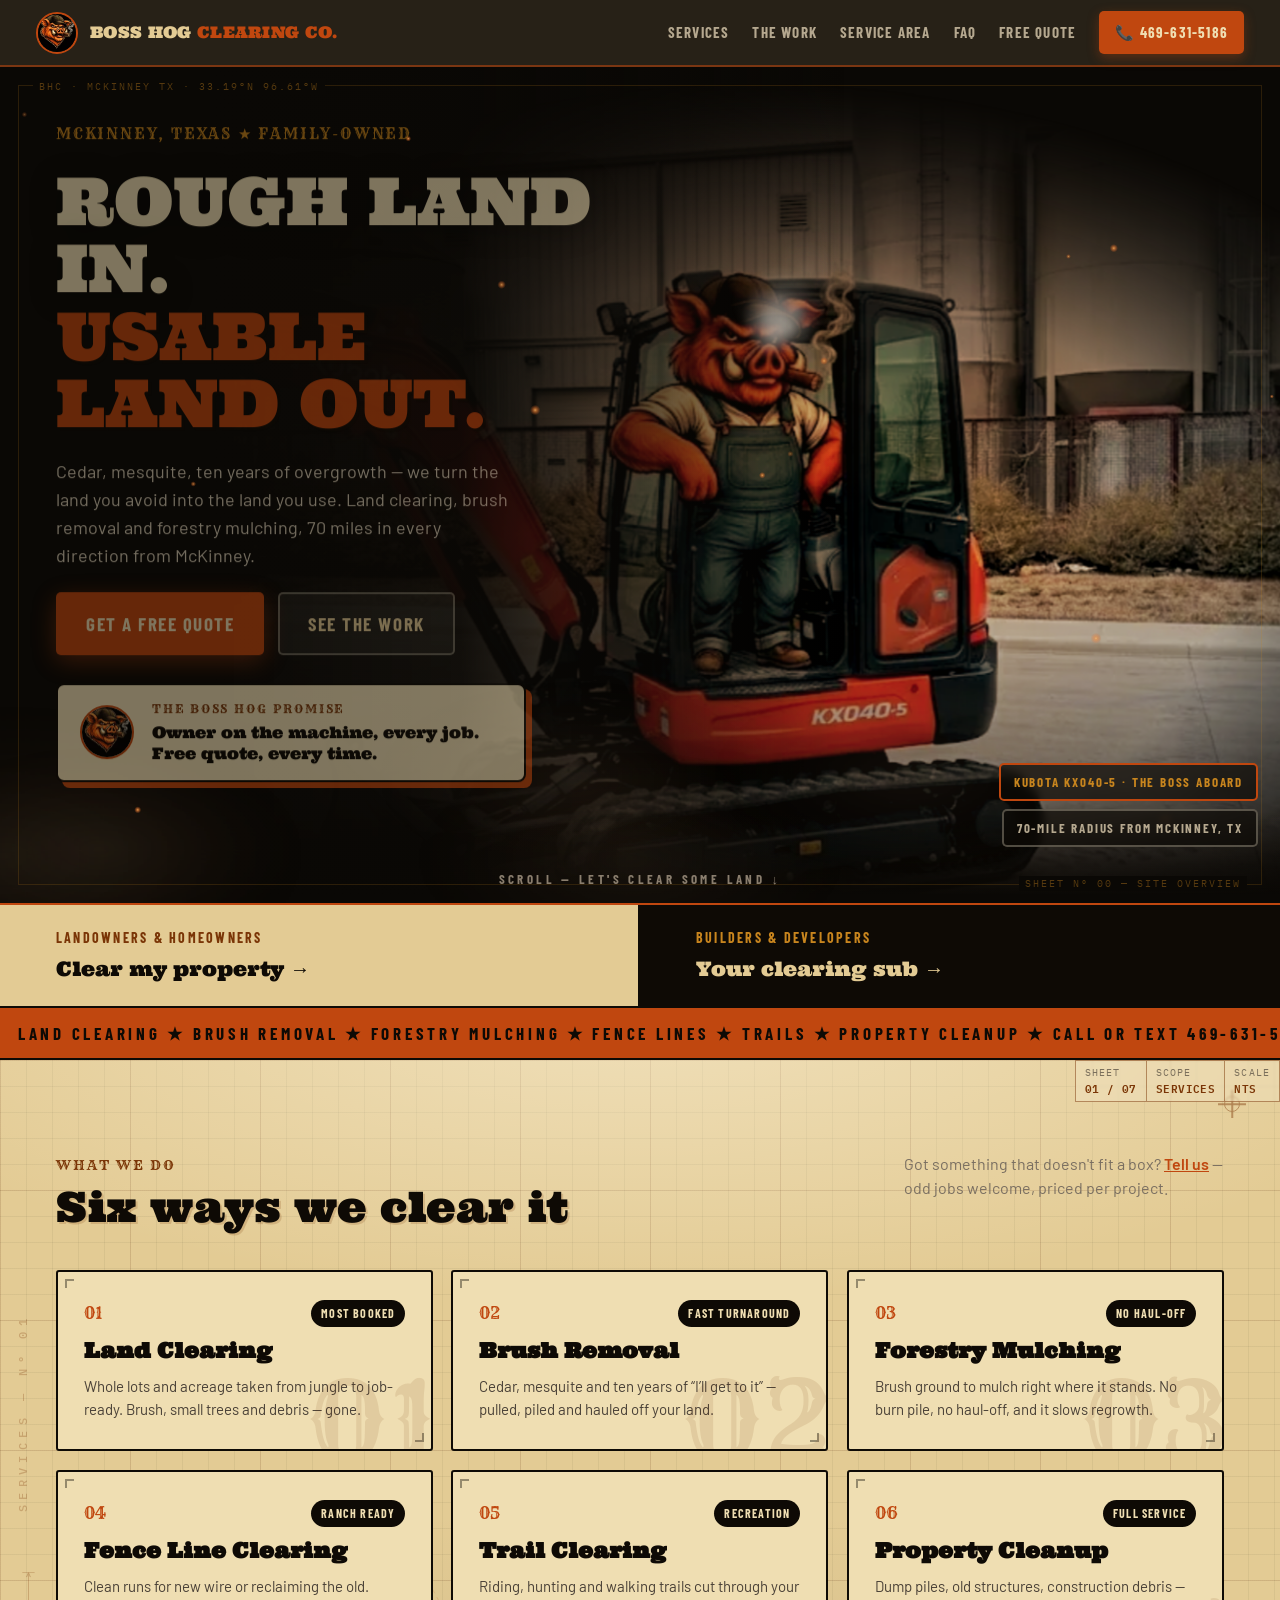
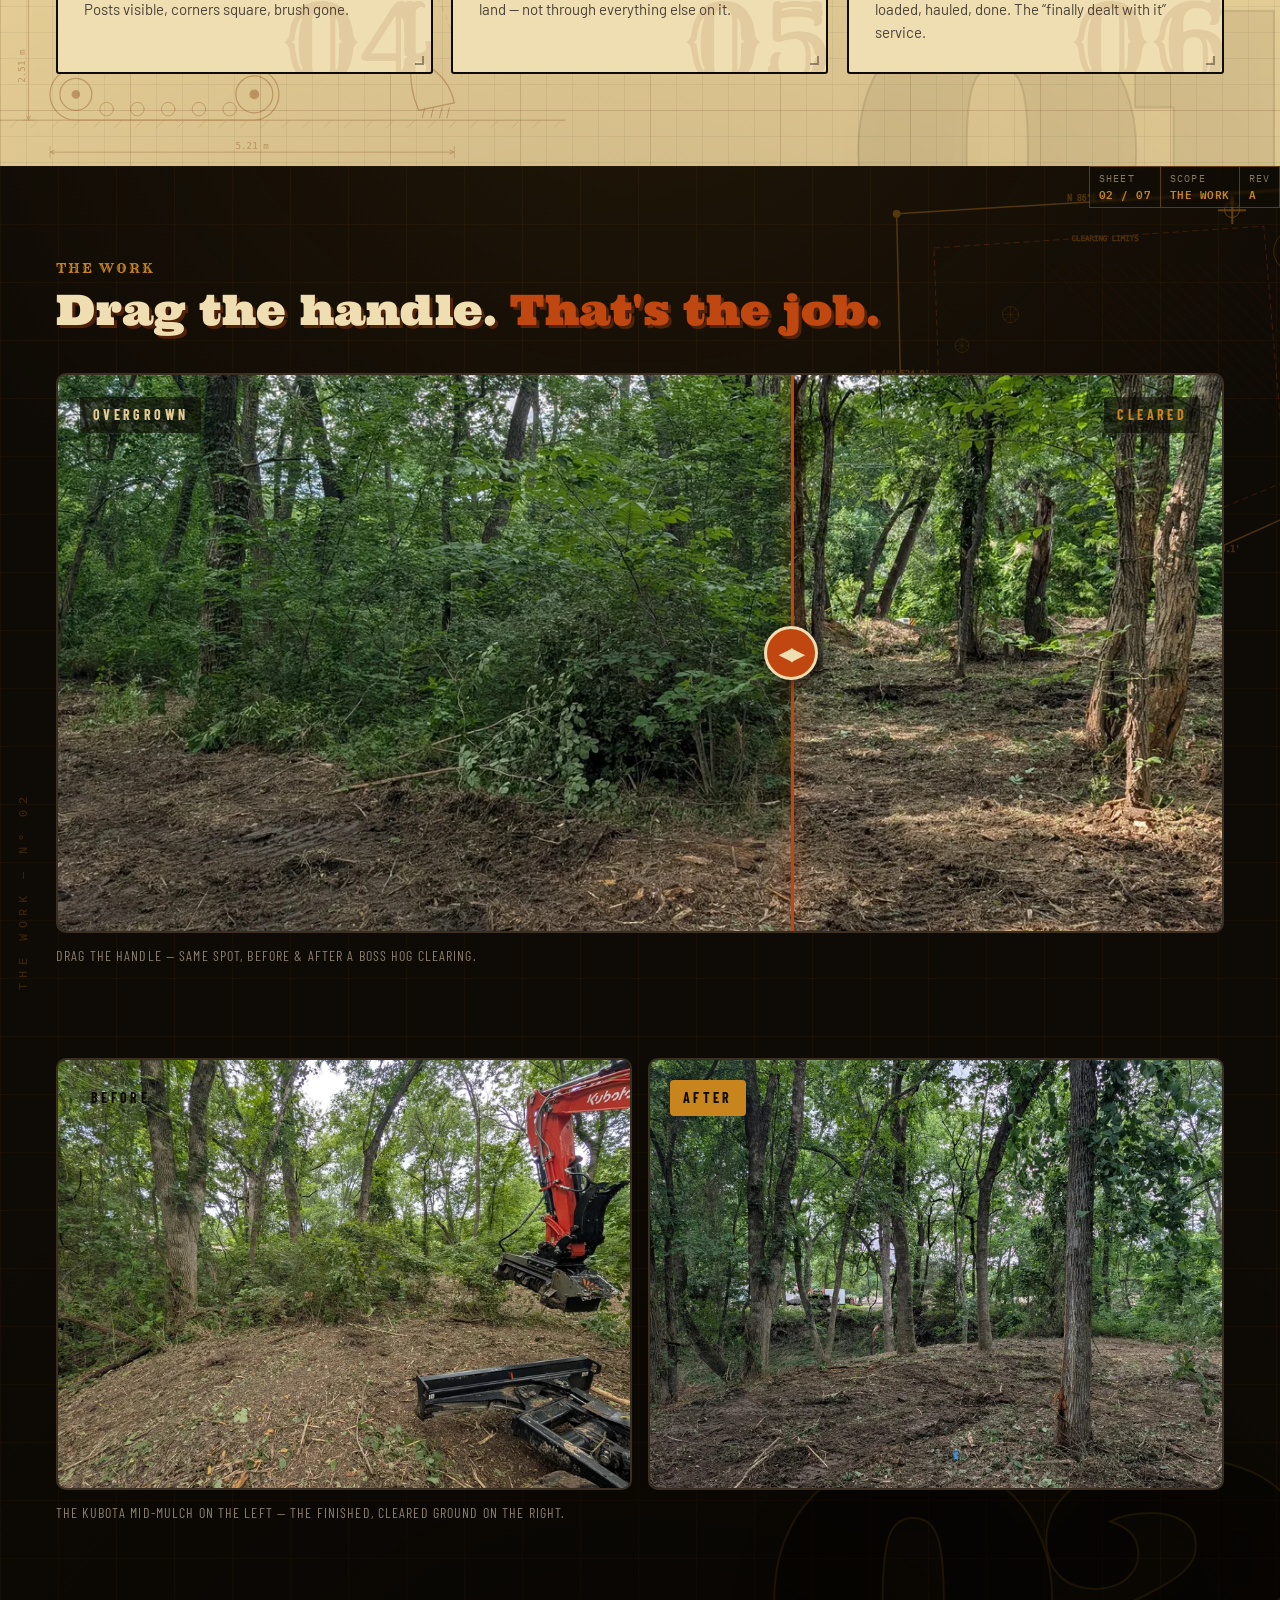
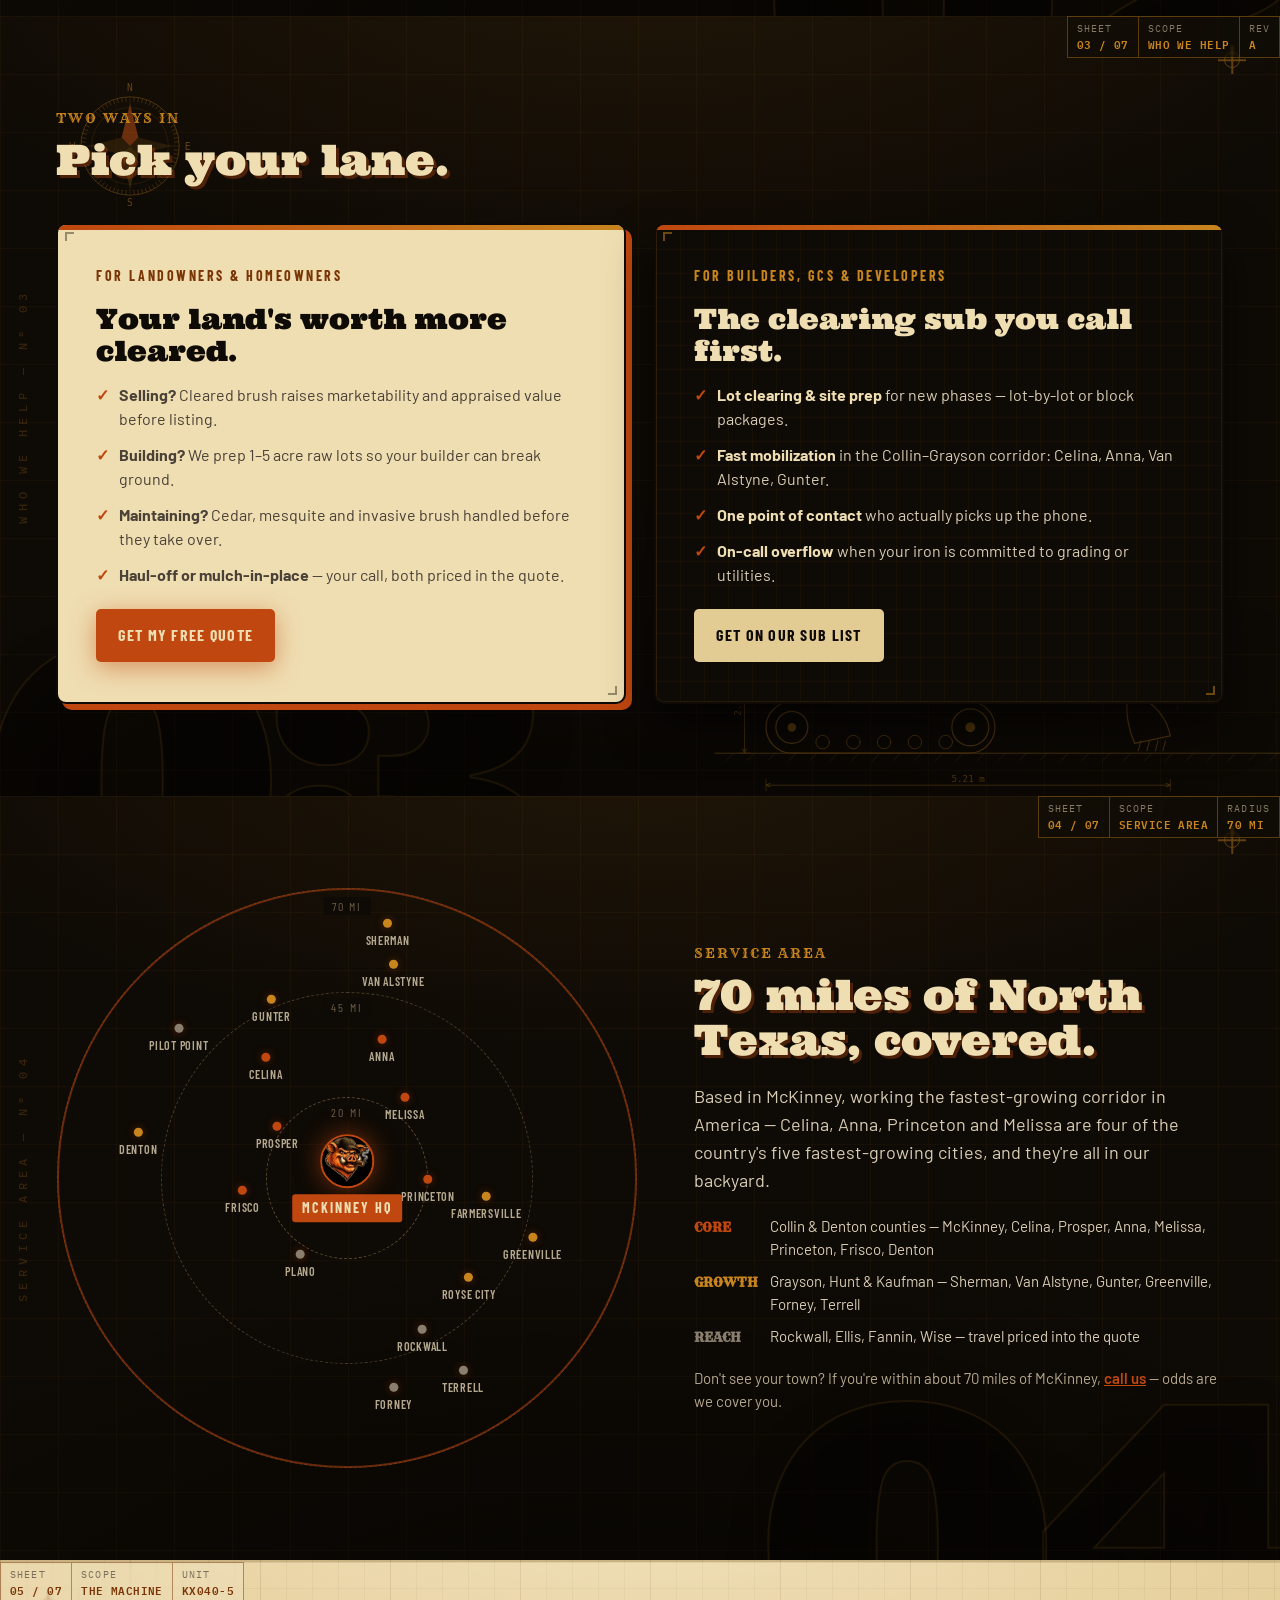
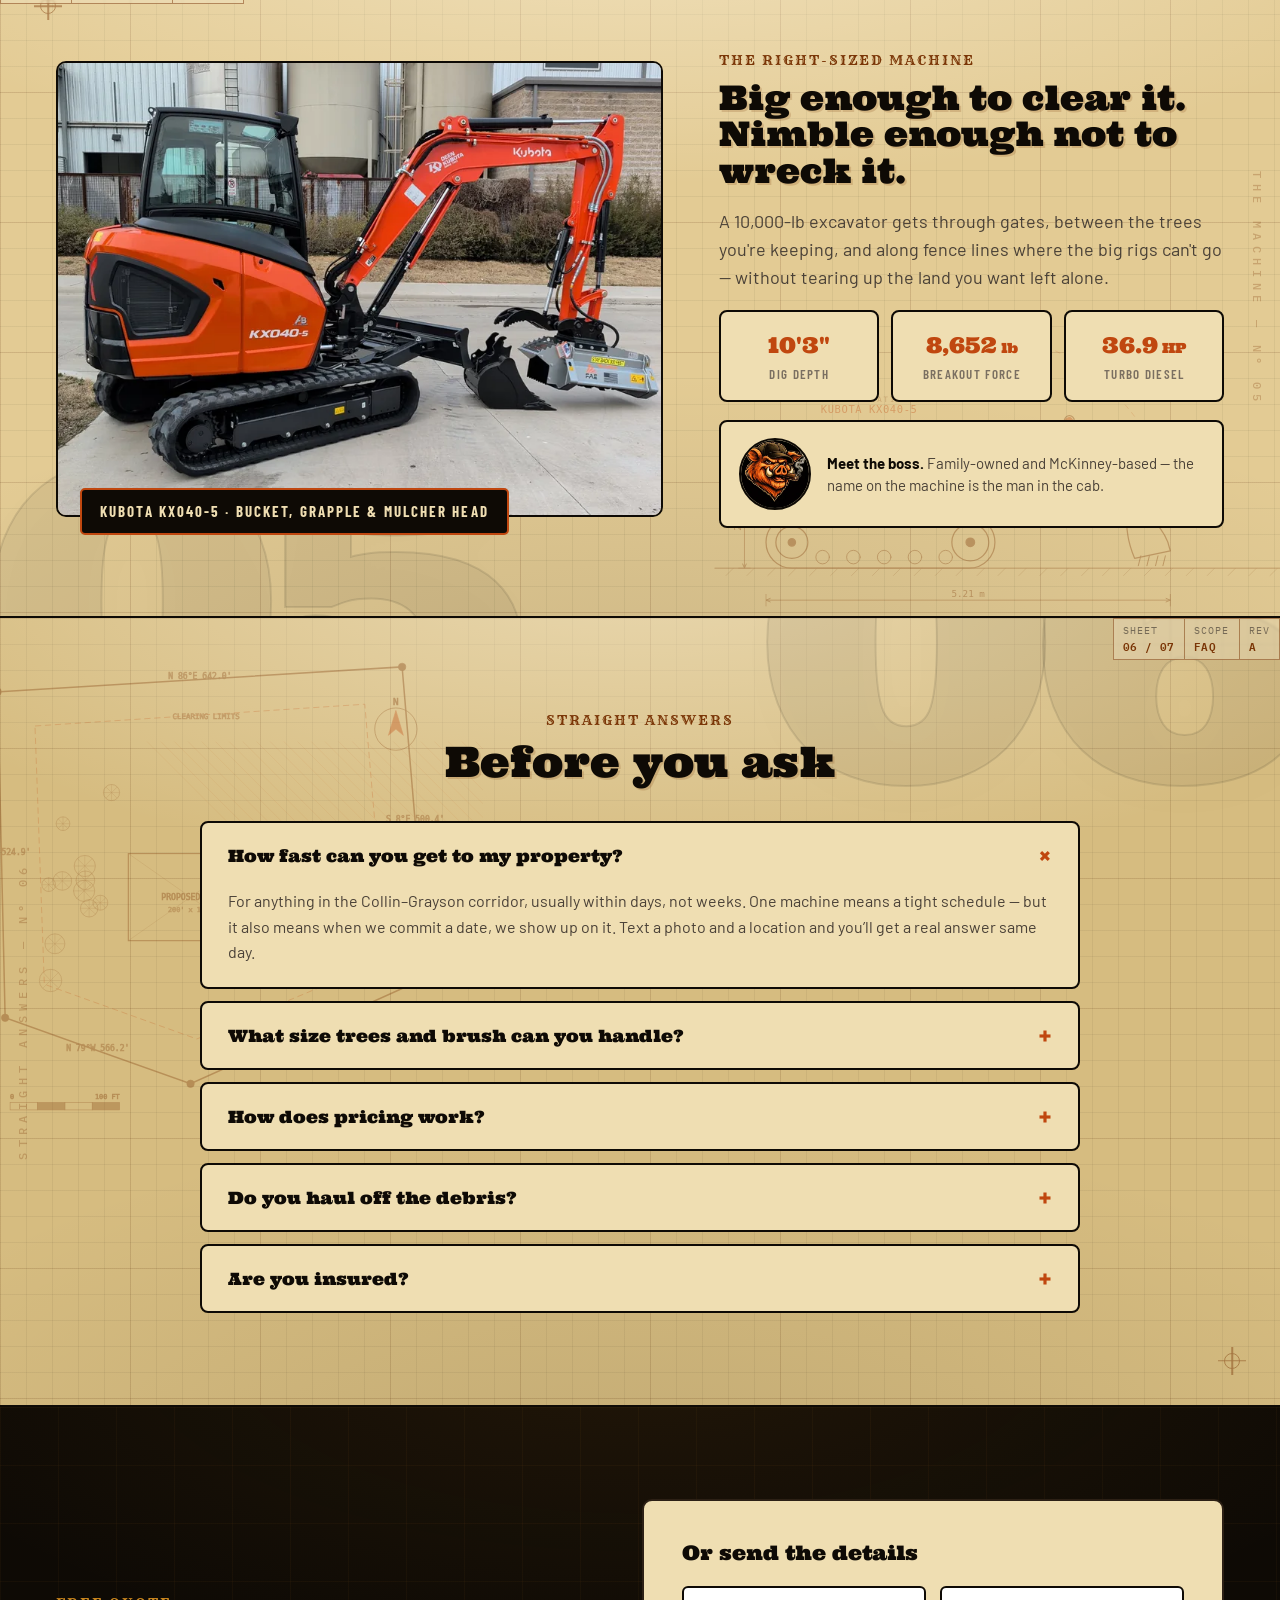
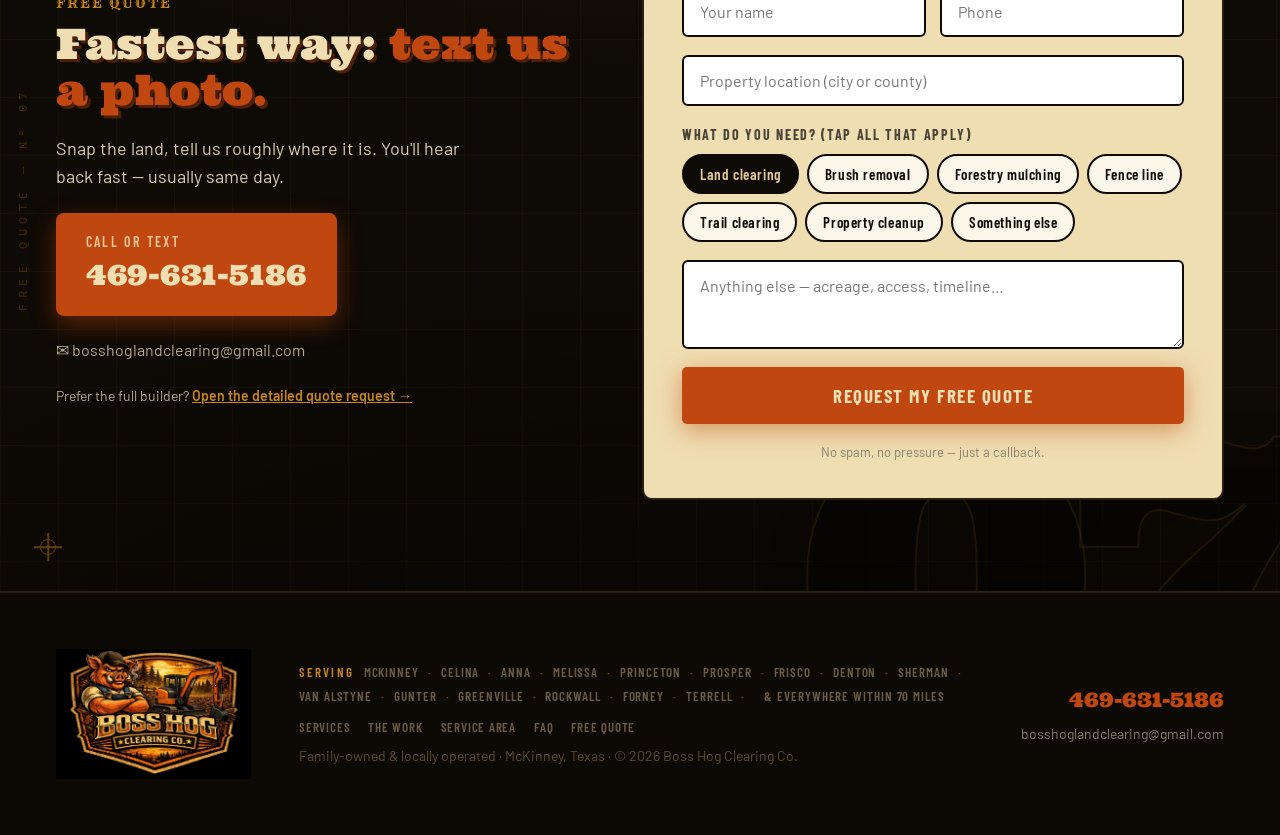
==== commit c5ccef7b: "Add files via upload" ====
--- a/index.html
+++ b/index.html
@@ -418,11 +418,6 @@
 <section class="bay paper--dark" id="quote" style="border-top:2px solid var(--ink)">
   <div class="spine spine--lit">Free Quote — Nº 07</div>
   <div class="crosshair crosshair--lit" style="bottom:30px;left:34px"><i></i></div>
-  <div class="titleblock titleblock--lit" style="top:0;left:0">
-    <div><span>Sheet</span><b>07 / 07</b></div>
-    <div><span>Scope</span><b>Free Quote</b></div>
-    <div><span>Status</span><b>Issued</b></div>
-  </div>
   <div class="bignum bignum--lit" aria-hidden="true">07</div>
   <div class="bay__pad">
     <div class="quote-grid">
@@ -469,7 +464,11 @@
   <div class="footer__in">
     <img class="footer__badge" src="/assets/img/badge-800.webp" alt="Boss Hog Clearing Co. badge" width="195" height="130" loading="lazy">
     <div>
-      <div class="footer__serve">Serving McKinney · Celina · Anna · Melissa · Princeton · Prosper · Frisco · Denton · Sherman · Van Alstyne · Gunter · Greenville · Rockwall · Forney · Terrell &amp; everywhere within 70 miles</div>
+      <div class="footer__serve">
+        <span class="footer__serve-label">Serving</span>
+        <span class="footer__tag">McKinney</span><span class="footer__tag">Celina</span><span class="footer__tag">Anna</span><span class="footer__tag">Melissa</span><span class="footer__tag">Princeton</span><span class="footer__tag">Prosper</span><span class="footer__tag">Frisco</span><span class="footer__tag">Denton</span><span class="footer__tag">Sherman</span><span class="footer__tag">Van Alstyne</span><span class="footer__tag">Gunter</span><span class="footer__tag">Greenville</span><span class="footer__tag">Rockwall</span><span class="footer__tag">Forney</span><span class="footer__tag">Terrell</span>
+        <span class="footer__serve-tail">&amp; everywhere within 70 miles</span>
+      </div>
       <nav class="footer__nav" aria-label="Footer" style="margin-top:10px">
         <a href="#services">Services</a><a href="#work">The Work</a><a href="#area">Service Area</a><a href="#faq">FAQ</a><a href="/quote.html">Free Quote</a>
       </nav>
--- a/assets/css/styles.css
+++ b/assets/css/styles.css
@@ -474,7 +474,11 @@
 .footer { background: #0D0A06; padding: clamp(36px,6vw,56px) var(--pad); border-top: 2px solid #2C2015; }
 .footer__in { max-width: var(--maxw); margin: 0 auto; display: grid; grid-template-columns: auto 1fr auto; gap: clamp(24px,4vw,48px); align-items: center; }
 .footer__badge { height: 130px; width: auto; }
-.footer__serve { font-family: var(--f-cond); font-weight: 600; font-size: 14px; letter-spacing: 0.1em; text-transform: uppercase; color: var(--muted-dk); line-height: 2; }
+.footer__serve { display: flex; flex-wrap: wrap; align-items: baseline; gap: 5px 0; font-family: var(--f-cond); font-weight: 600; font-size: 13px; letter-spacing: 0.07em; text-transform: uppercase; color: var(--muted-dk); line-height: 1.5; }
+.footer__serve-label { color: var(--amber); letter-spacing: 0.16em; margin-right: 10px; }
+.footer__tag { white-space: nowrap; }
+.footer__tag:not(:last-of-type)::after { content: "·"; margin: 0 9px; color: var(--rust); opacity: 0.65; }
+.footer__serve-tail { margin-left: 10px; color: #6B5C45; white-space: nowrap; }
 .footer__legal { font-size: 14px; color: #5C4B32; margin-top: 8px; }
 .footer__contact { display: flex; flex-direction: column; gap: 8px; text-align: right; }
 .footer__contact a:first-child { font-family: var(--f-display); font-size: 20px; color: var(--rust); text-decoration: none; }
@@ -522,14 +526,22 @@
   .nav__links a { padding: 14px var(--pad); border-top: 1px solid rgba(243,231,204,0.08); }
   .nav__cta { margin: 8px var(--pad); text-align: center; }
   .nav__toggle { display: block; }
-  .hero__copy { width: 100%; max-width: 100%; padding-right: var(--pad); }
-  .hero__photo { right: -30%; opacity: 0.9; }
-  .hero__scrim-l { background: linear-gradient(180deg, rgba(10,8,5,0.4) 0%, rgba(10,8,5,0.75) 55%, var(--ink-deep) 100%); }
+  /* quote page: inline phone CTA would overflow next to the brand — the sticky
+     bottom Call/Text bar covers mobile contact, so hide it here */
+  .nav__links--inline { display: none !important; }
+  .hero__copy { width: 100%; max-width: 100%; padding-right: var(--pad); justify-content: flex-start; padding-top: clamp(22px, 7vw, 52px); }
+  /* show the Boss + Kubota as a clear band across the lower hero */
+  .hero__photo { inset: auto 0 0 0; left: 0; right: 0; top: auto; bottom: 0; width: 100%; height: 60%; aspect-ratio: auto; opacity: 1; }
+  .hero__photo-mask { -webkit-mask-image: none; mask-image: none; }
+  .hero__photo img { object-position: 56% 42%; }
+  .hero__blueprint { display: none; }
+  .hero__scrim-l { background: linear-gradient(180deg, var(--ink-deep) 0%, rgba(10,8,5,0.72) 24%, rgba(10,8,5,0.18) 46%, rgba(10,8,5,0) 64%, rgba(10,8,5,0.55) 100%); }
   .hero__plates { display: none; }
   .svc-grid { grid-template-columns: 1fr 1fr; }
   .paths { grid-template-columns: 1fr; }
   .stat-row { grid-template-columns: 1fr 1fr 1fr; }
   .footer__in { grid-template-columns: 1fr; text-align: center; justify-items: center; }
+  .footer__serve { justify-content: center; }
   .footer__contact { text-align: center; }
   .mbar { display: grid; }
   body { padding-bottom: 56px; }
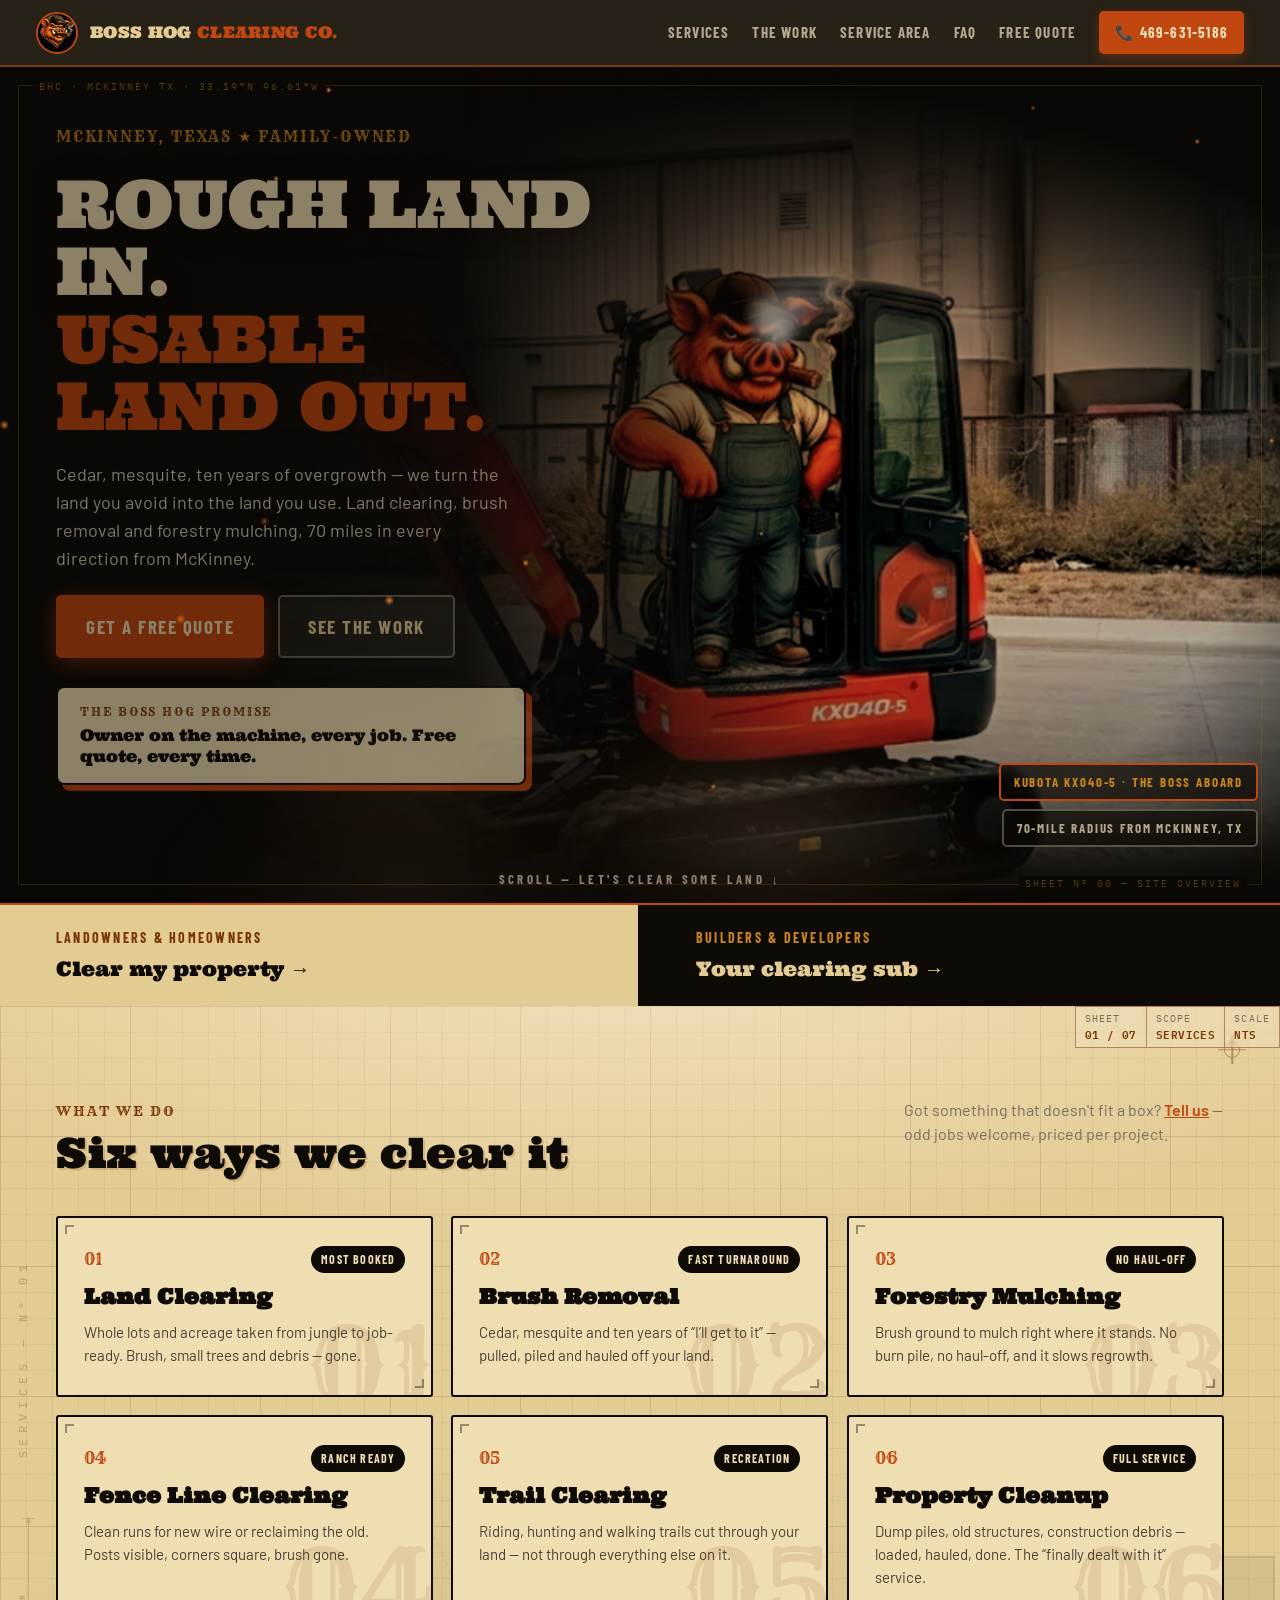
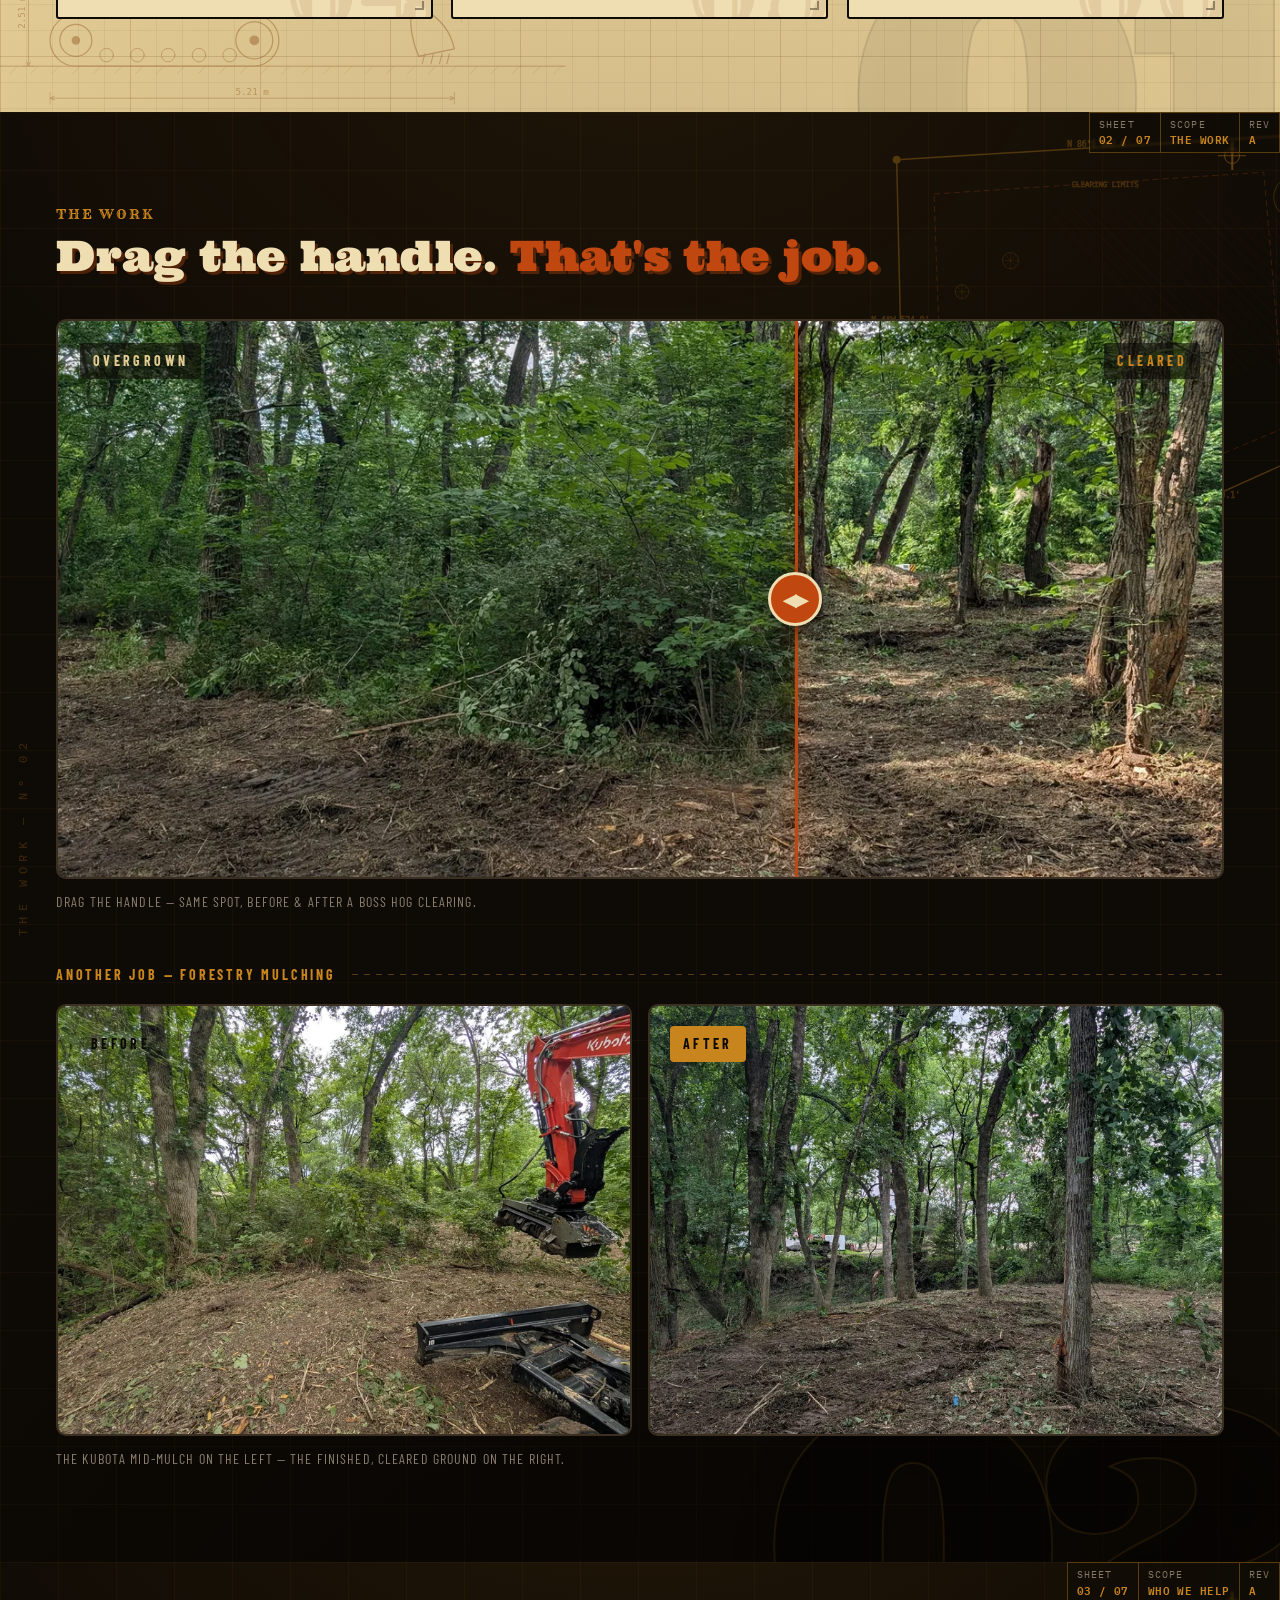
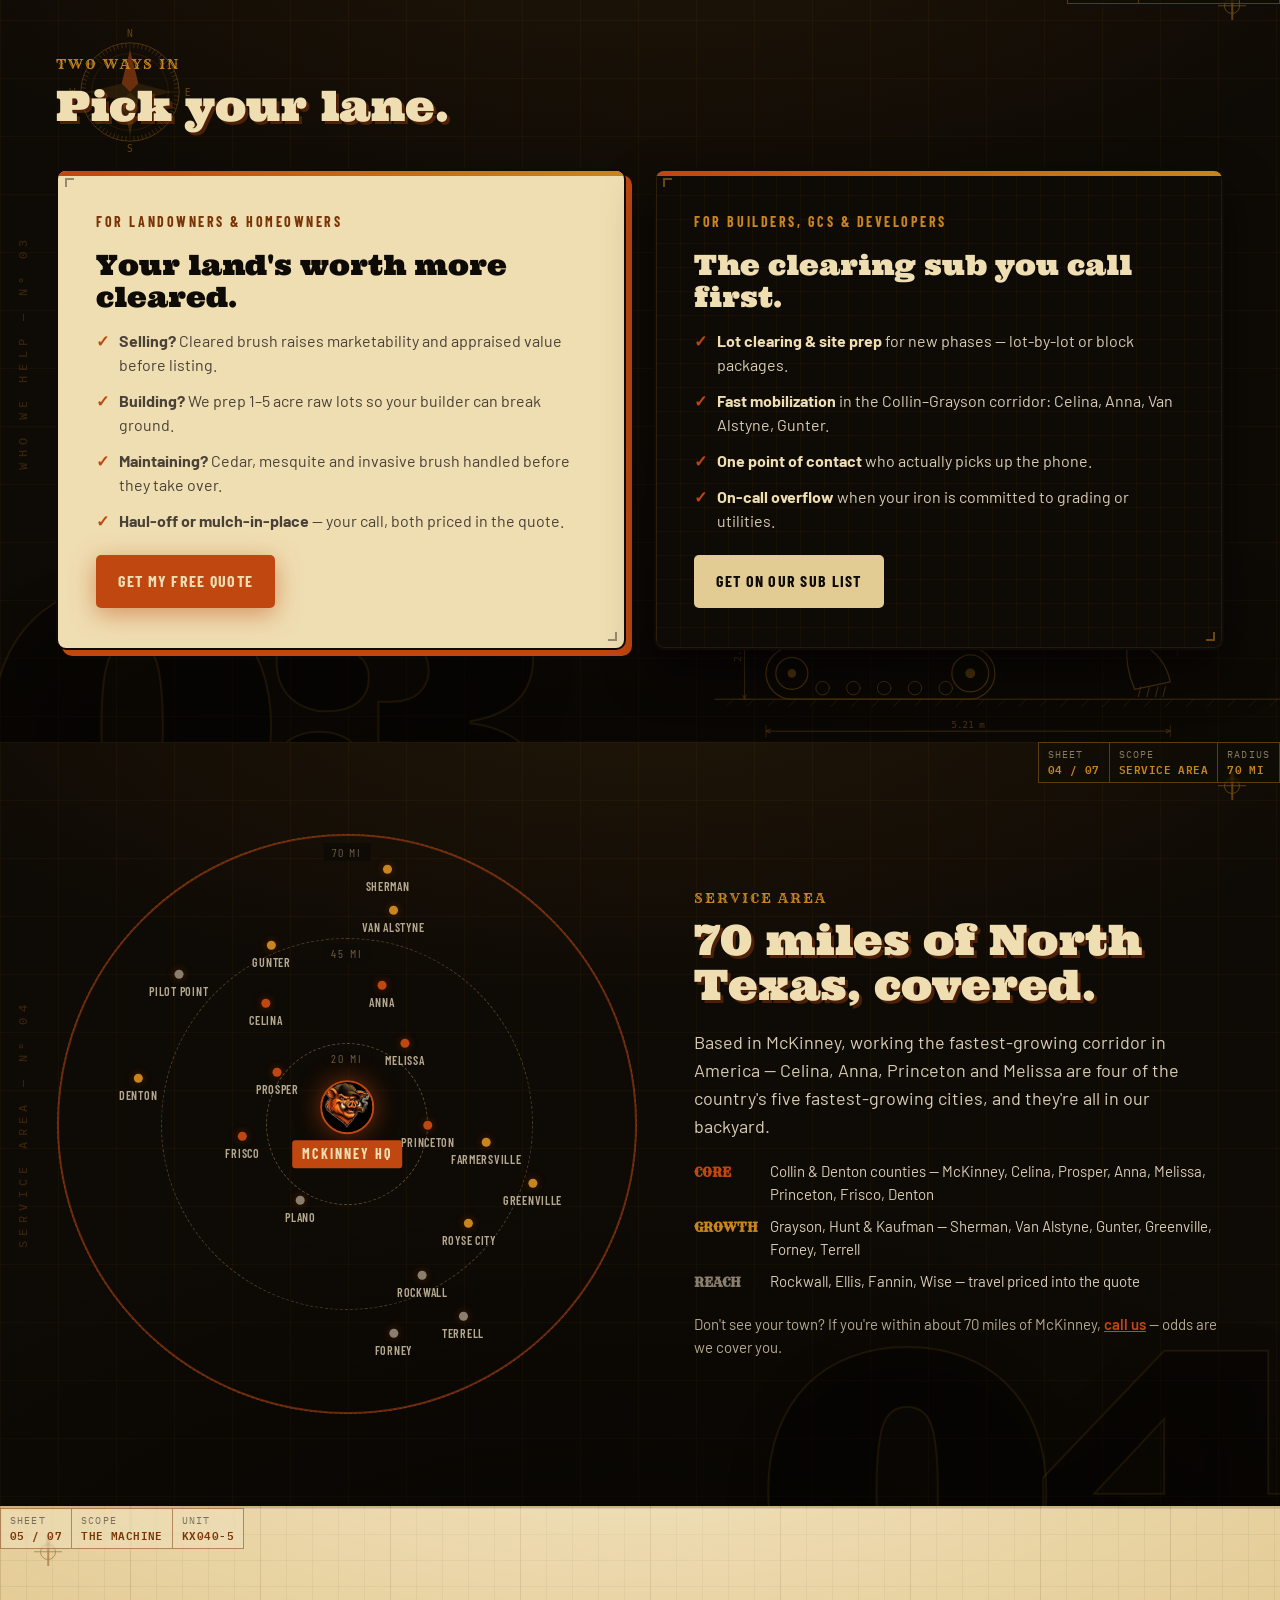
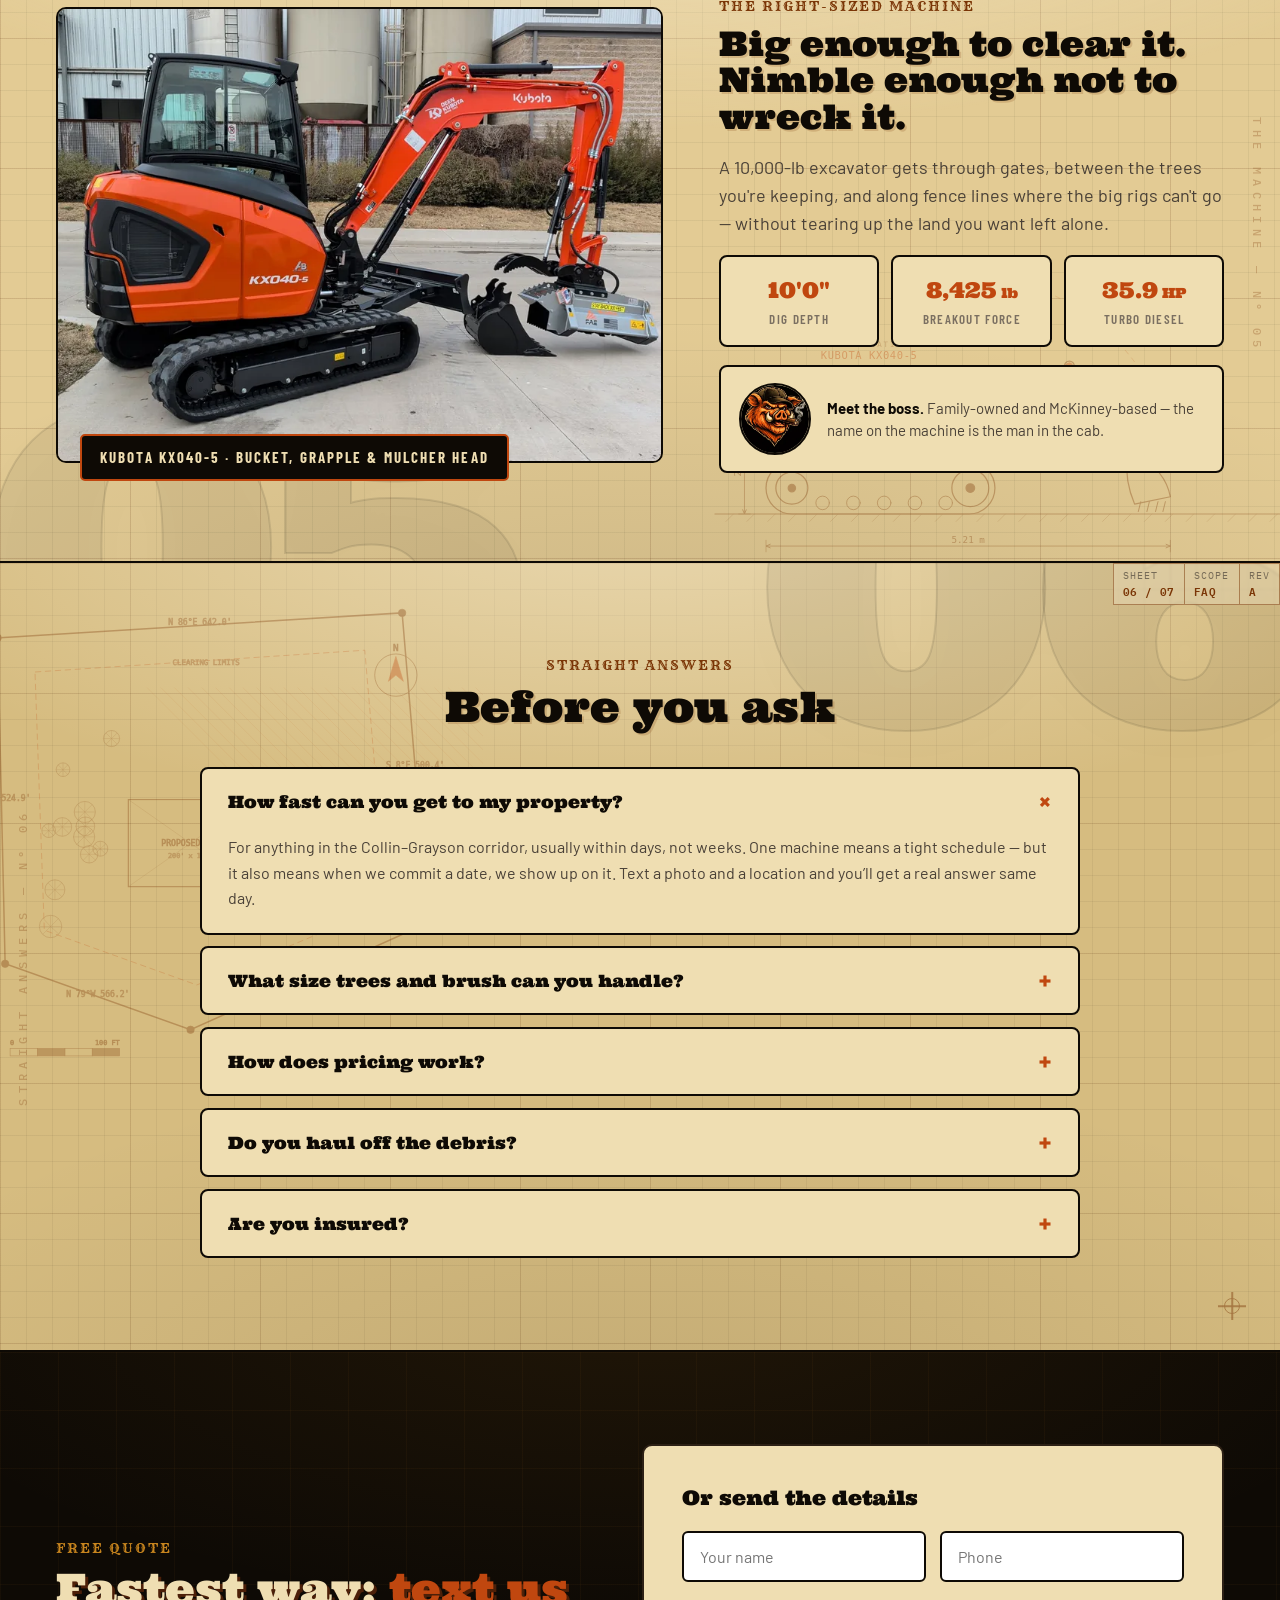
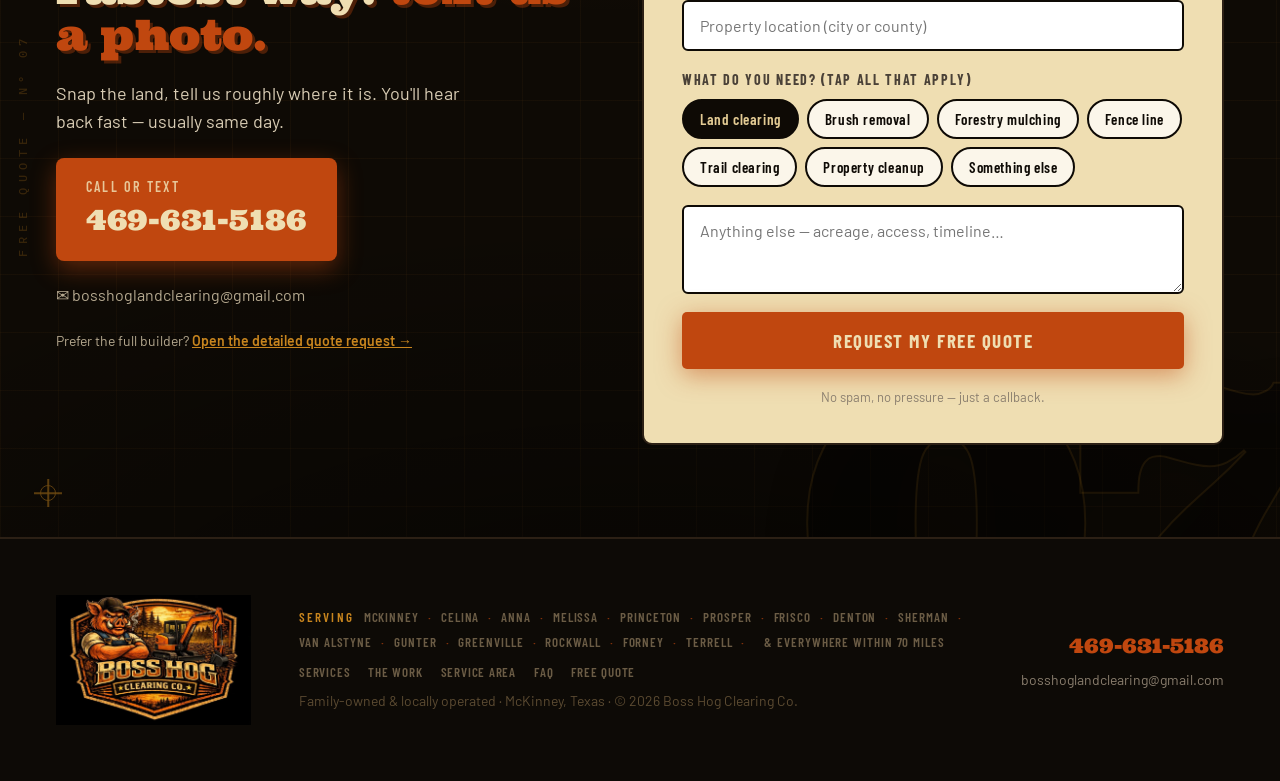
==== commit b3022f89: "Add files via upload" ====
--- a/index.html
+++ b/index.html
@@ -151,7 +151,6 @@
       <a href="#work" class="btn btn--ghost">See the work</a>
     </div>
     <div class="hero__promise" data-reveal data-reveal-delay="360">
-      <img src="/assets/img/mascot-128.webp" alt="The Boss" width="54" height="54">
       <div>
         <div class="pk">The Boss Hog Promise</div>
         <div class="pv">Owner on the machine, every job. Free quote, every time.</div>
@@ -176,14 +175,6 @@
     <div class="lbl" style="color:var(--amber)">Builders &amp; Developers</div>
     <div class="big" style="color:var(--wheat)">Your clearing sub →</div>
   </a>
-</div>
-
-<!-- marquee -->
-<div class="marquee" aria-hidden="true">
-  <div class="marquee__row">
-    <span>Land clearing ★ Brush removal ★ Forestry mulching ★ Fence lines ★ Trails ★ Property cleanup ★ Call or text 469-631-5186 ★</span>
-    <span>Land clearing ★ Brush removal ★ Forestry mulching ★ Fence lines ★ Trails ★ Property cleanup ★ Call or text 469-631-5186 ★</span>
-  </div>
 </div>
 
 <!-- ============ SERVICES ============ -->
--- a/assets/css/styles.css
+++ b/assets/css/styles.css
@@ -220,6 +220,7 @@
 .nav__links a:hover { color: var(--rust-lit); }
 .nav__cta { background: var(--rust); color: var(--wheat-lit) !important; padding: 10px 16px; border-radius: 5px; box-shadow: 0 4px 12px rgba(192,71,15,0.35); }
 .nav__cta:hover { background: var(--rust-lit); }
+.nav__cta-short { display: none; }
 .nav__toggle { display: none; background: none; border: 2px solid rgba(243,231,204,0.3); border-radius: 6px; padding: 8px 10px; cursor: pointer; }
 .nav__toggle span { display: block; width: 22px; height: 2px; background: var(--wheat); margin: 4px 0; transition: .25s; }
 .nav.open .nav__toggle span:nth-child(1) { transform: translateY(6px) rotate(45deg); }
@@ -526,14 +527,15 @@
   .nav__links a { padding: 14px var(--pad); border-top: 1px solid rgba(243,231,204,0.08); }
   .nav__cta { margin: 8px var(--pad); text-align: center; }
   .nav__toggle { display: block; }
-  /* quote page: inline phone CTA would overflow next to the brand — the sticky
-     bottom Call/Text bar covers mobile contact, so hide it here */
-  .nav__links--inline { display: none !important; }
+  /* quote page landing nav: keep a compact phone CTA top-right (no menu needed) */
+  .nav__links--inline .nav__cta { padding: 9px 13px; font-size: 14px; }
+  .nav__cta-full { display: none; }
+  .nav__cta-short { display: inline; }
   .hero__copy { width: 100%; max-width: 100%; padding-right: var(--pad); justify-content: flex-start; padding-top: clamp(22px, 7vw, 52px); }
   /* show the Boss + Kubota as a clear band across the lower hero */
   .hero__photo { inset: auto 0 0 0; left: 0; right: 0; top: auto; bottom: 0; width: 100%; height: 60%; aspect-ratio: auto; opacity: 1; }
   .hero__photo-mask { -webkit-mask-image: none; mask-image: none; }
-  .hero__photo img { object-position: 56% 42%; }
+  .hero__photo img { object-position: 30% 40%; }
   .hero__blueprint { display: none; }
   .hero__scrim-l { background: linear-gradient(180deg, var(--ink-deep) 0%, rgba(10,8,5,0.72) 24%, rgba(10,8,5,0.18) 46%, rgba(10,8,5,0) 64%, rgba(10,8,5,0.55) 100%); }
   .hero__plates { display: none; }
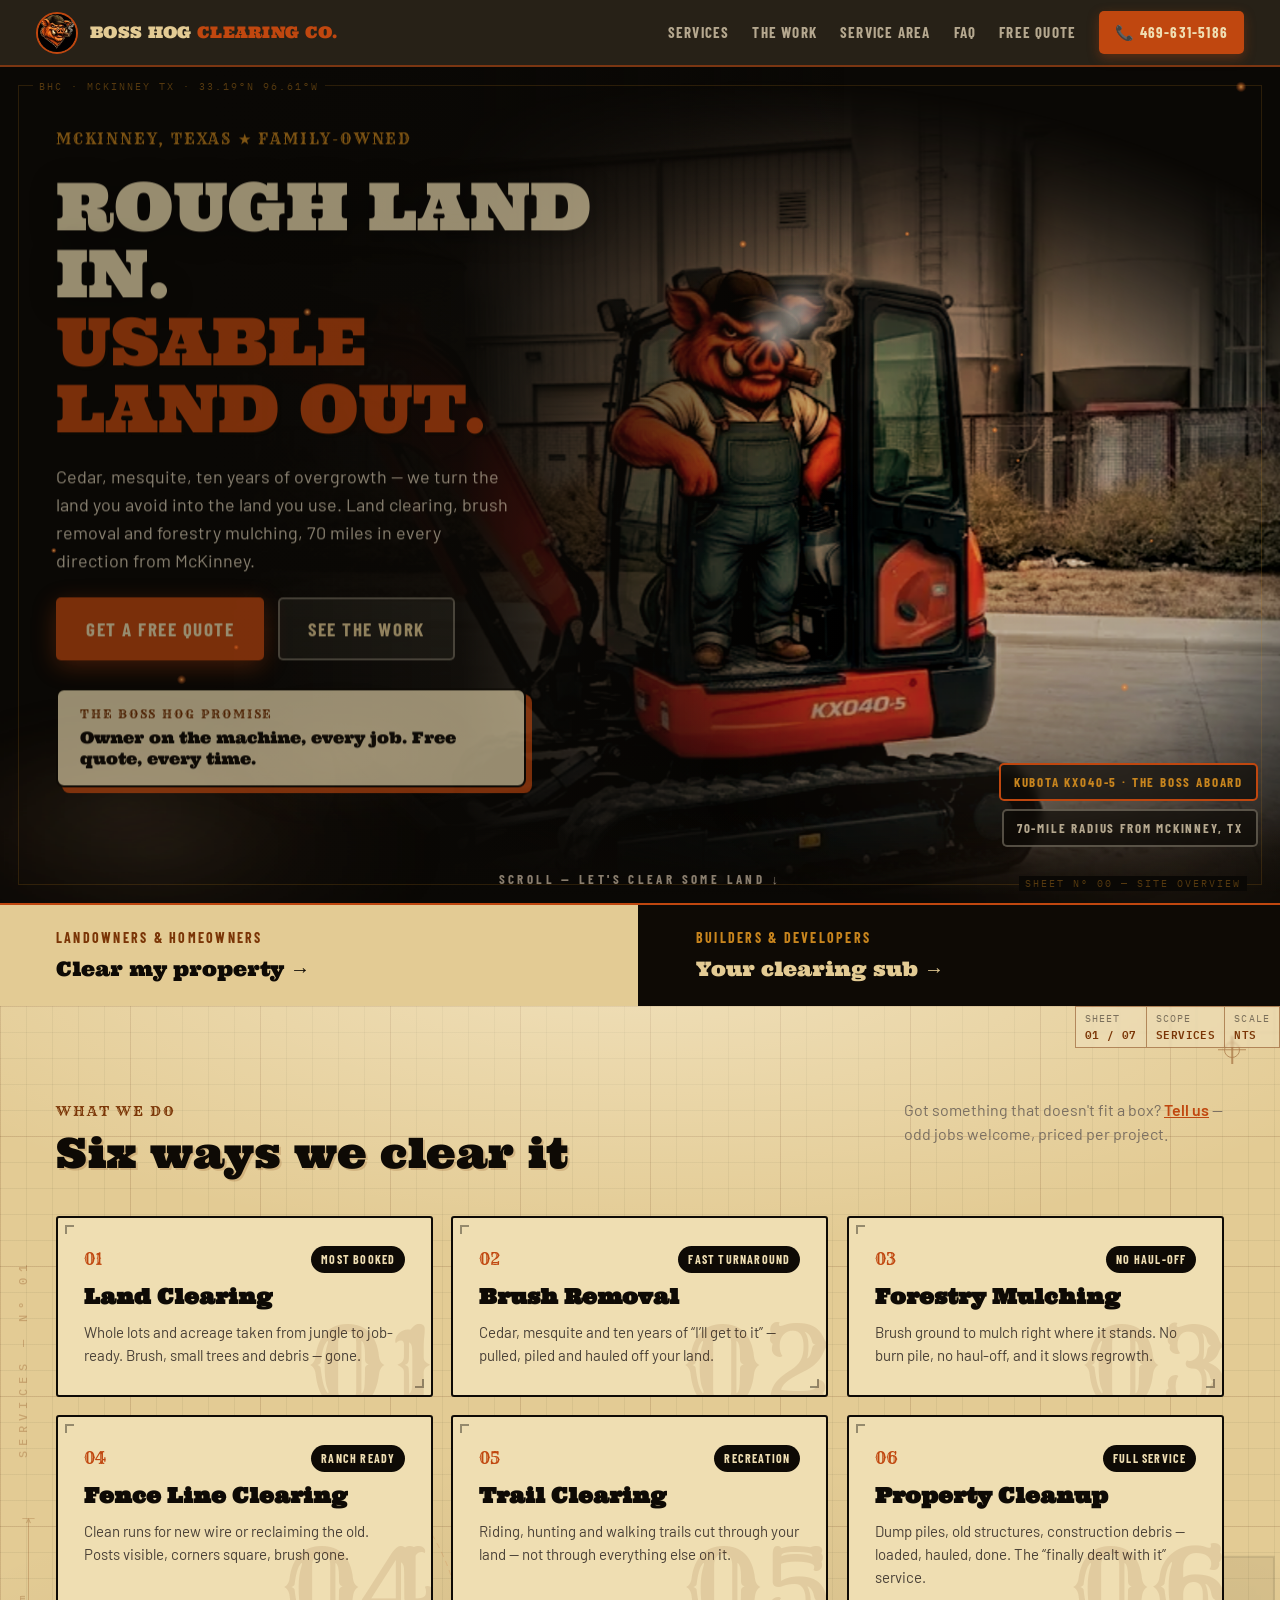
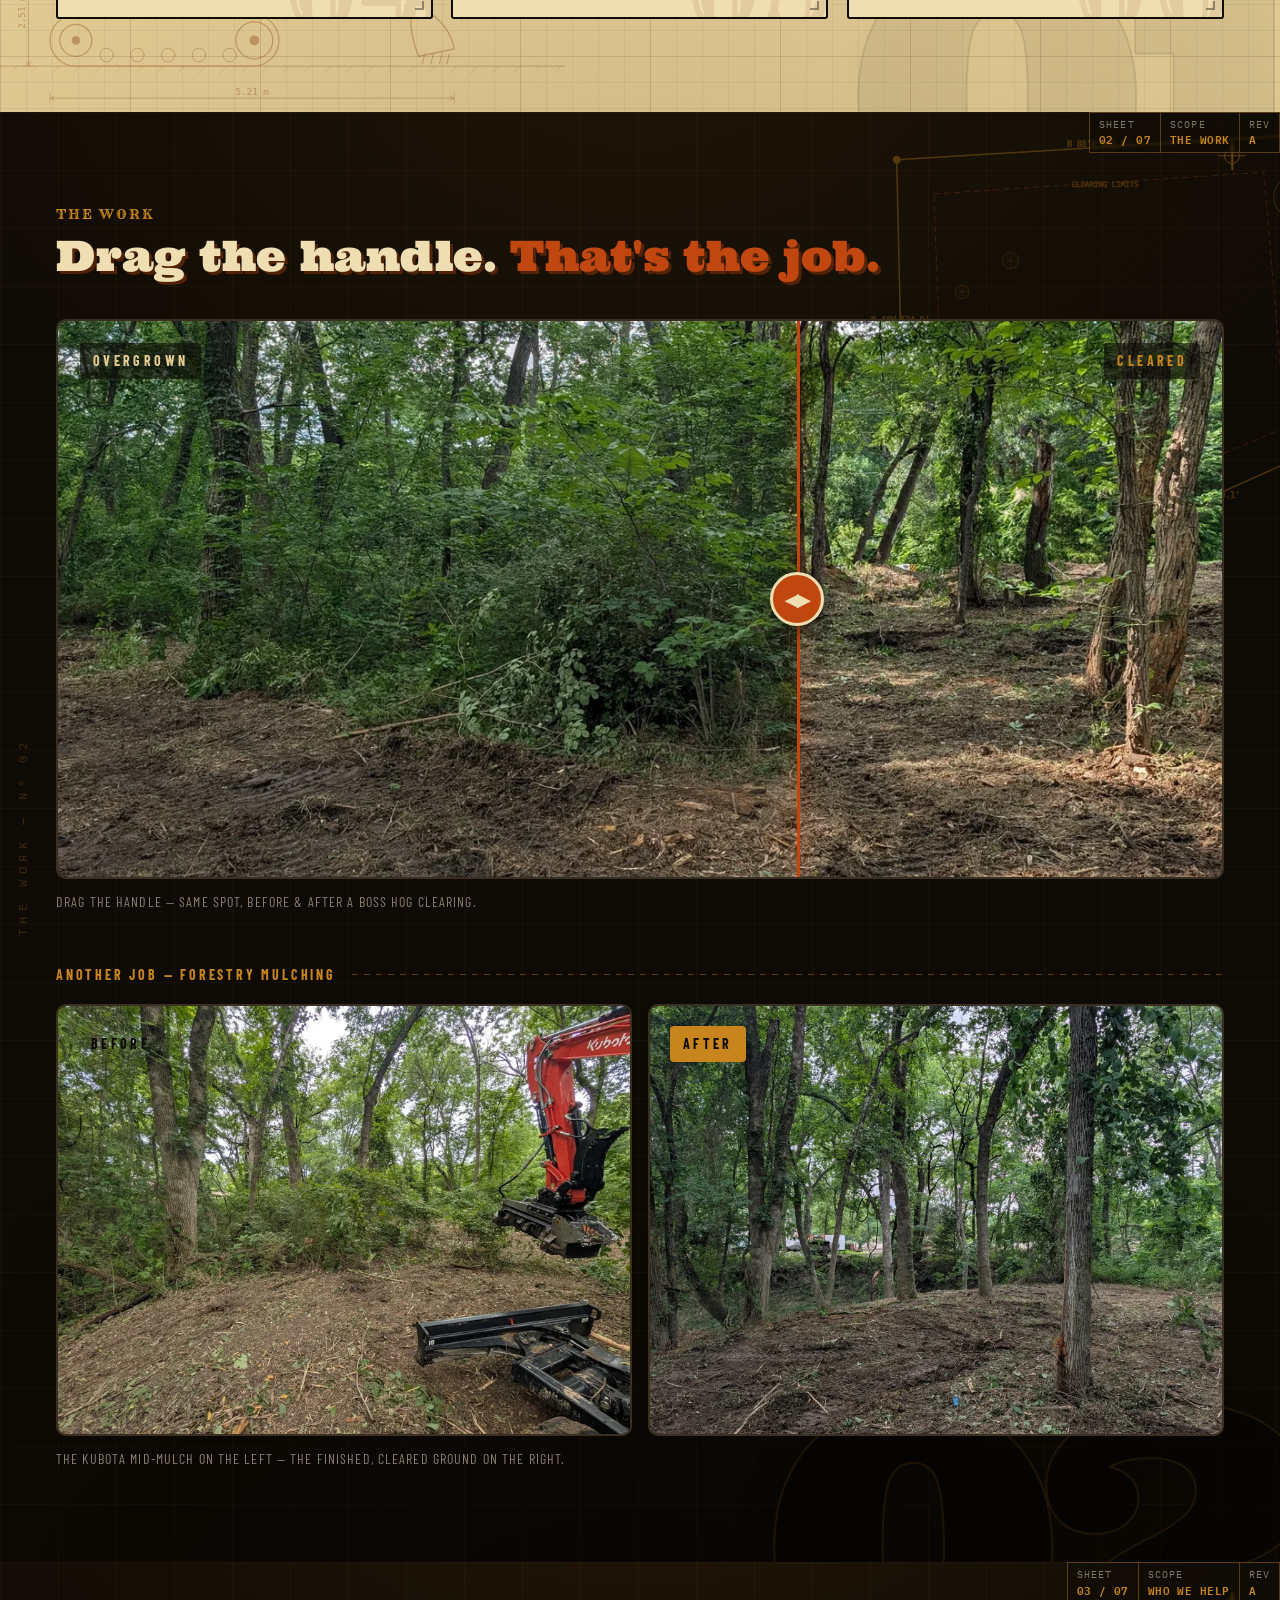
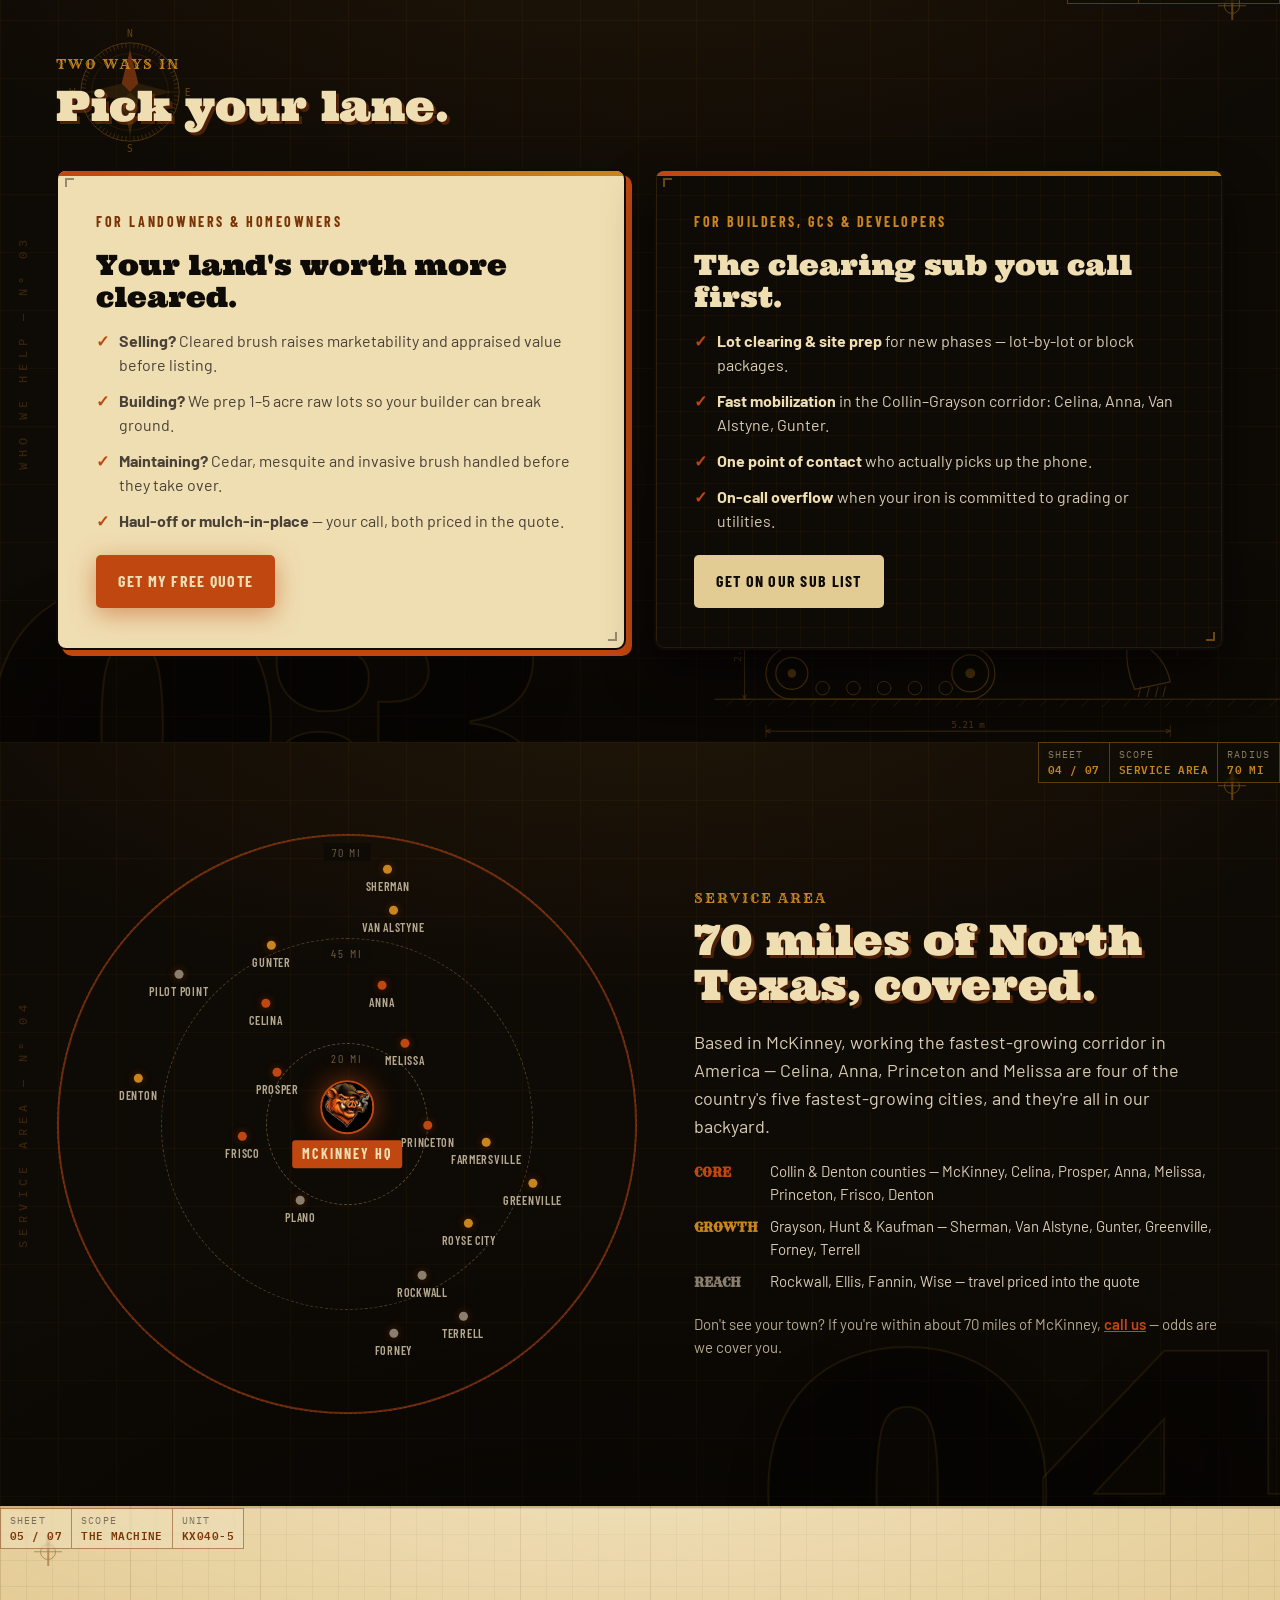
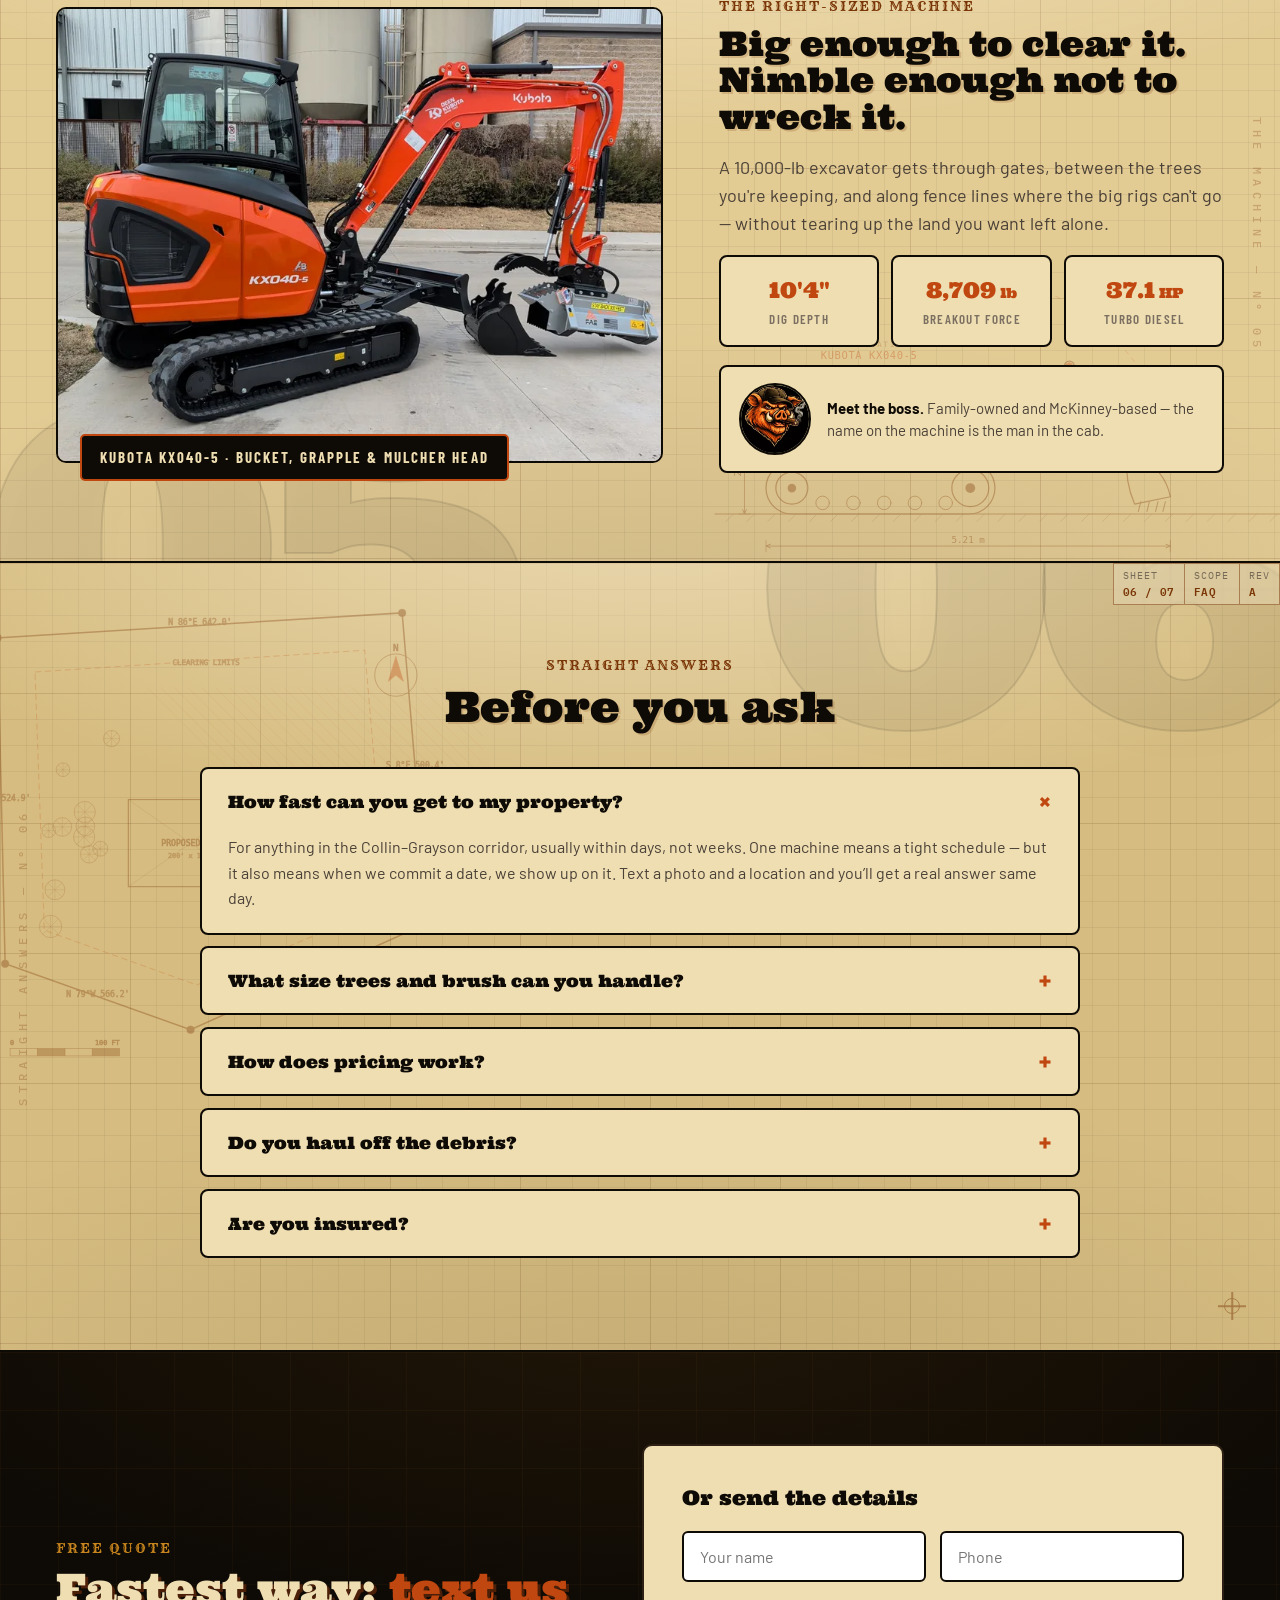
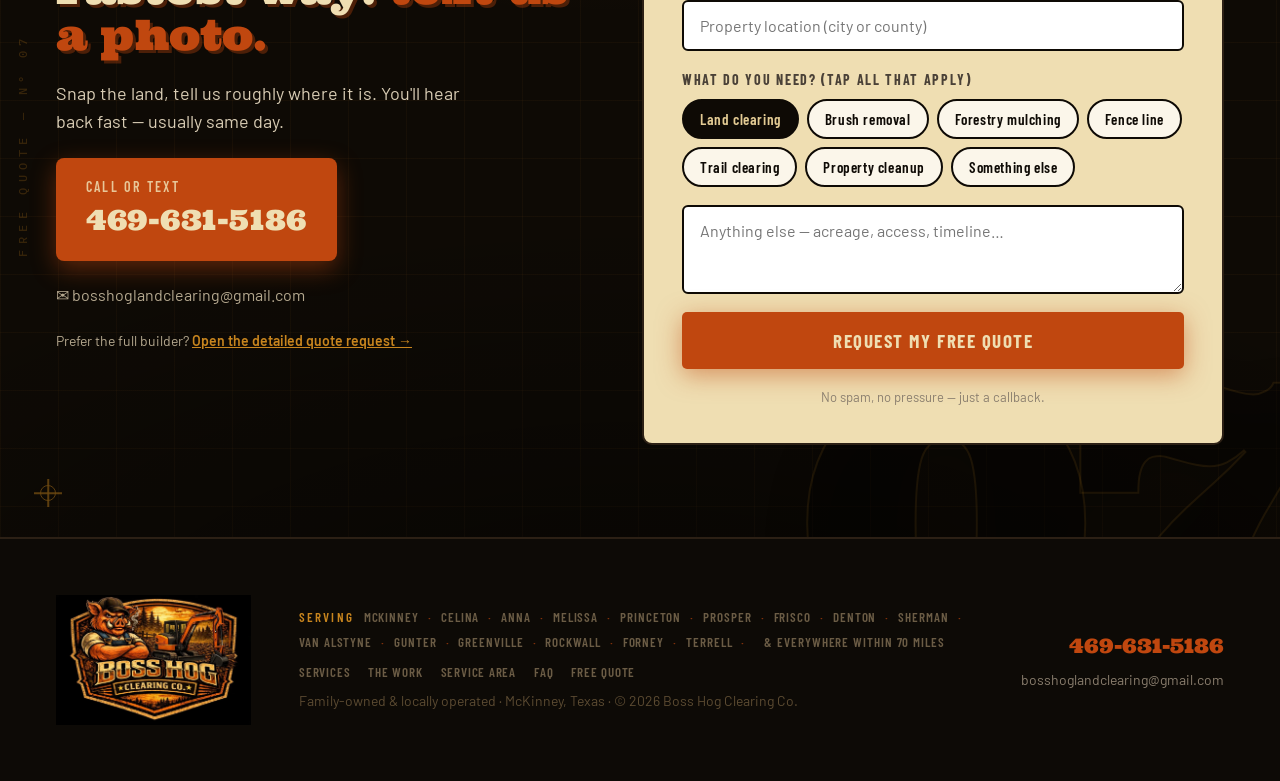
==== commit 260641a0: "Add files via upload" ====
--- a/index.html
+++ b/index.html
@@ -2,6 +2,8 @@
 <html lang="en">
 <head>
 <meta charset="utf-8">
+<script>/* /#quote → the dedicated quote landing page (not the homepage section) */
+if (location.hash && location.hash.toLowerCase() === '#quote') { location.replace('/quote.html' + location.search); }</script>
 <meta name="viewport" content="width=device-width, initial-scale=1, viewport-fit=cover">
 <title>Boss Hog Clearing Co. — Land Clearing & Forestry Mulching in McKinney, TX</title>
 <meta name="description" content="Family-owned land clearing, brush removal & forestry mulching in McKinney, Texas. Cedar, mesquite & overgrowth cleared within 70 miles — Collin, Denton, Grayson & beyond. Text a photo for a free quote: 469-631-5186.">
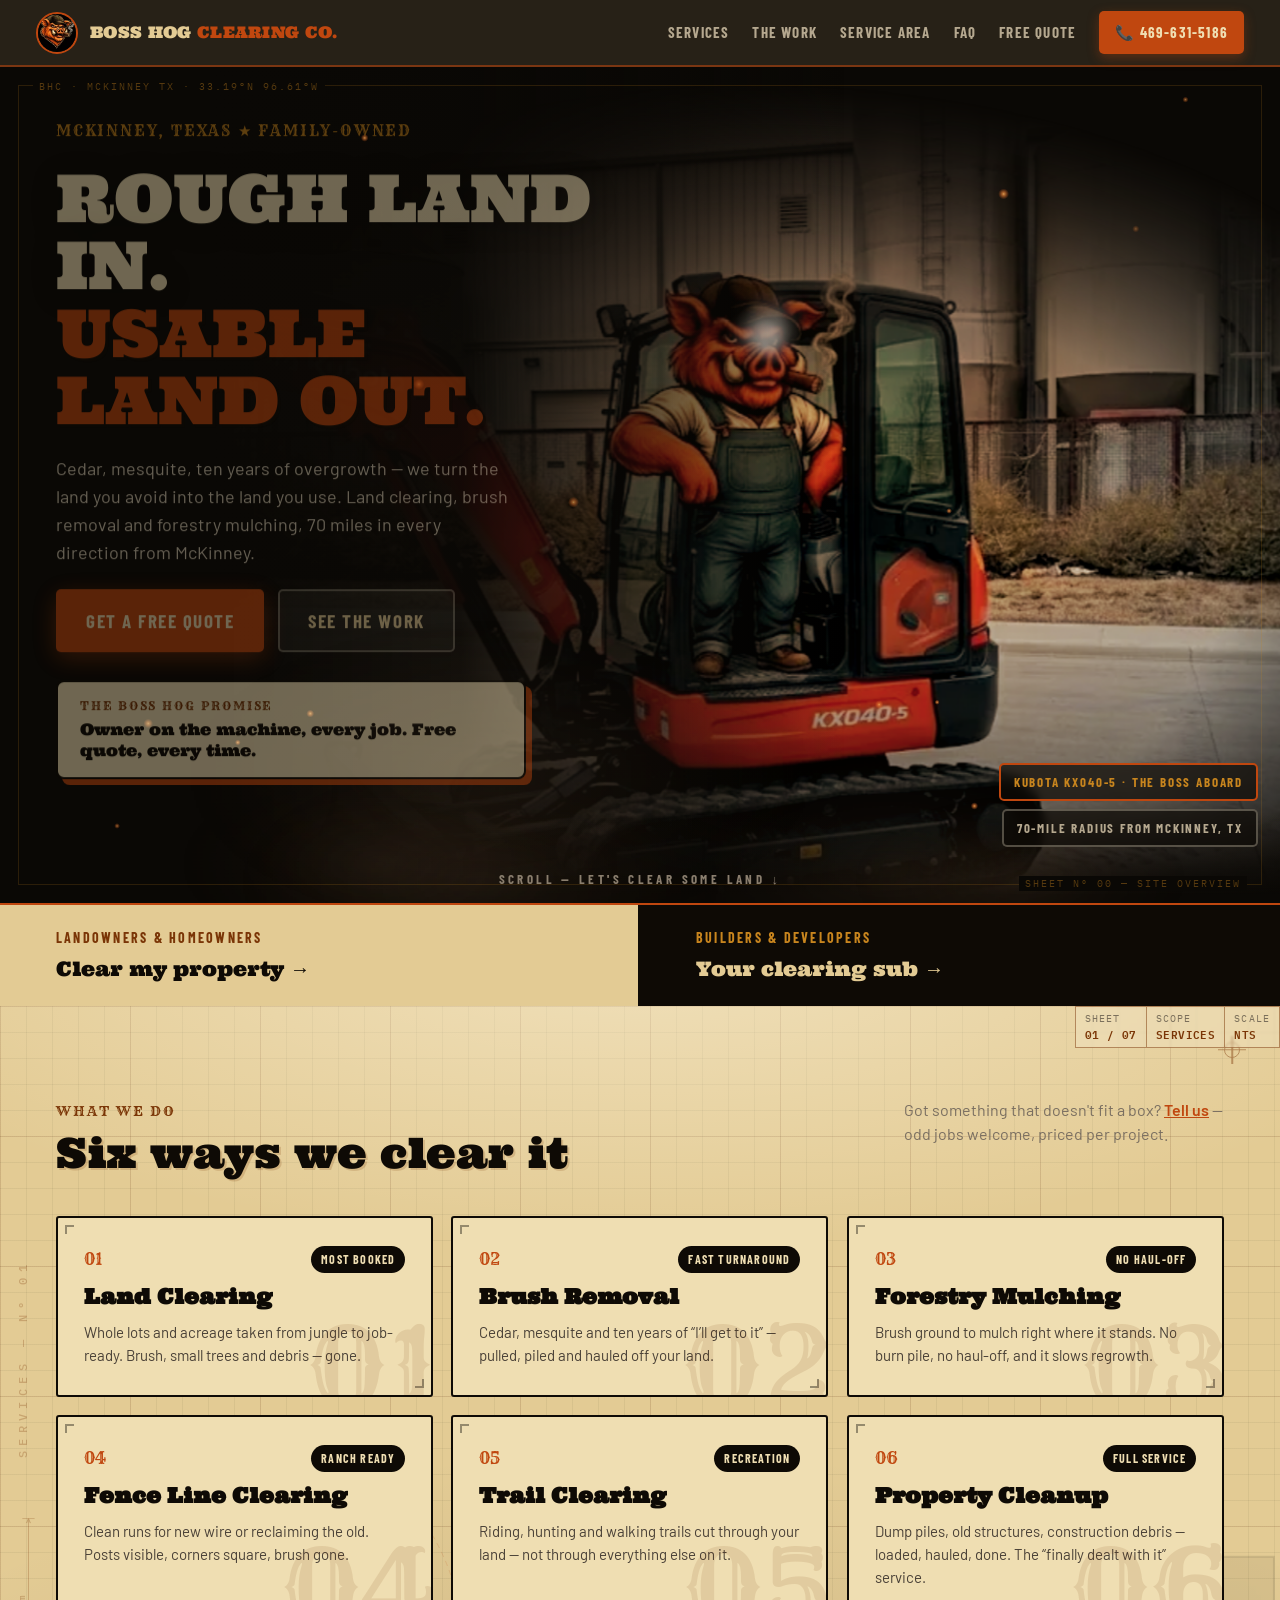
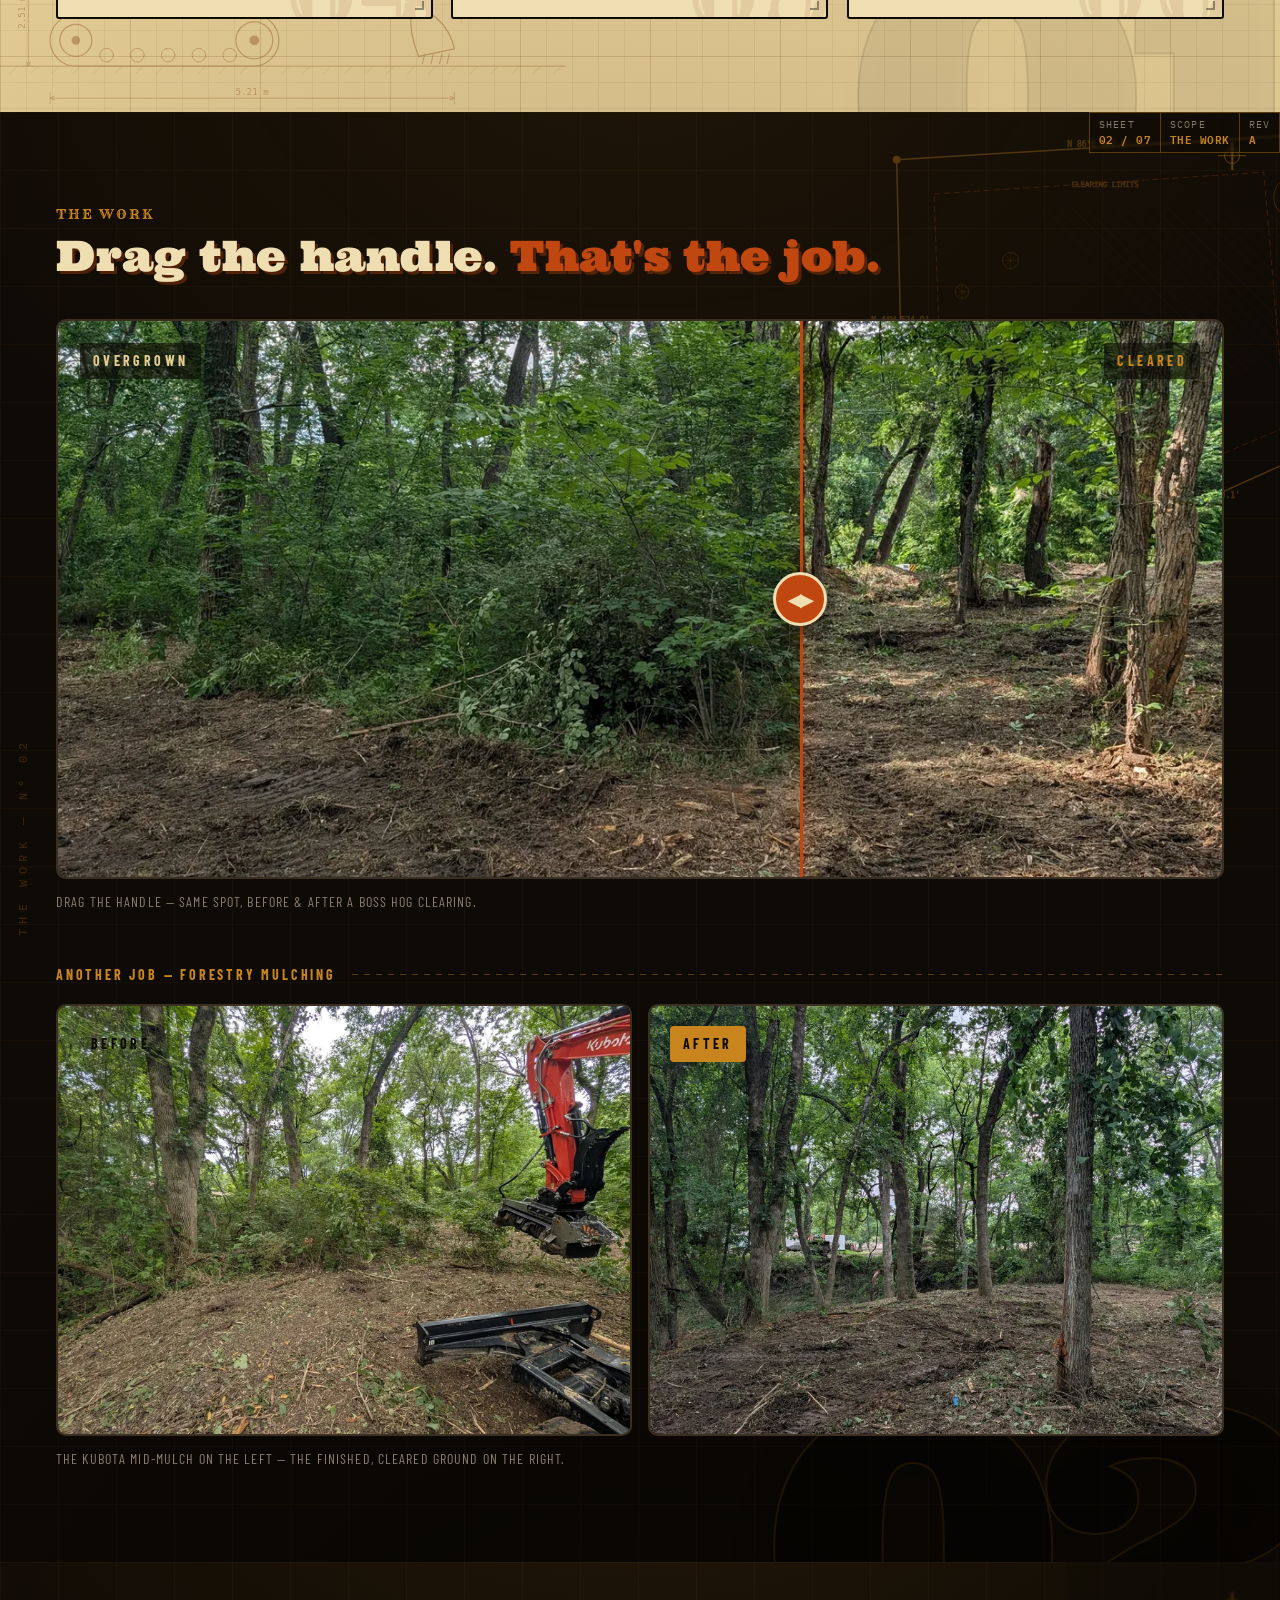
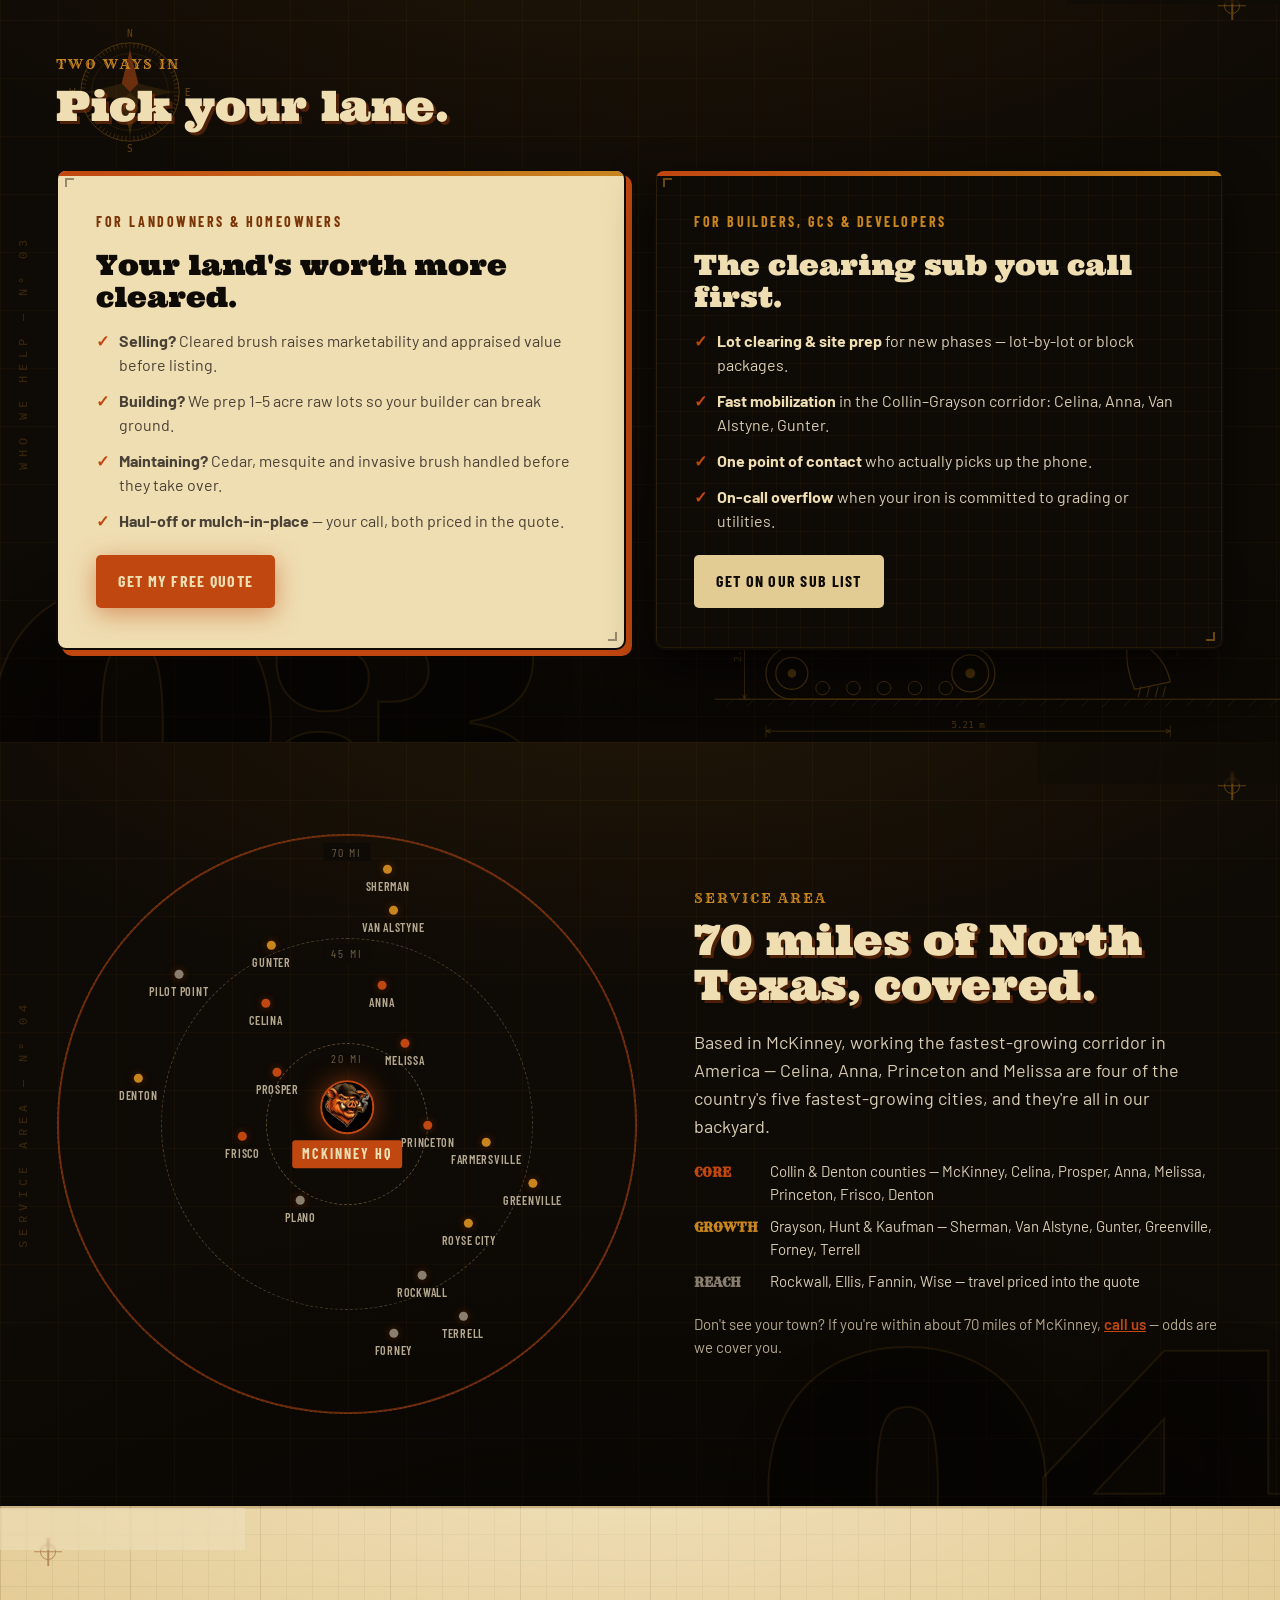
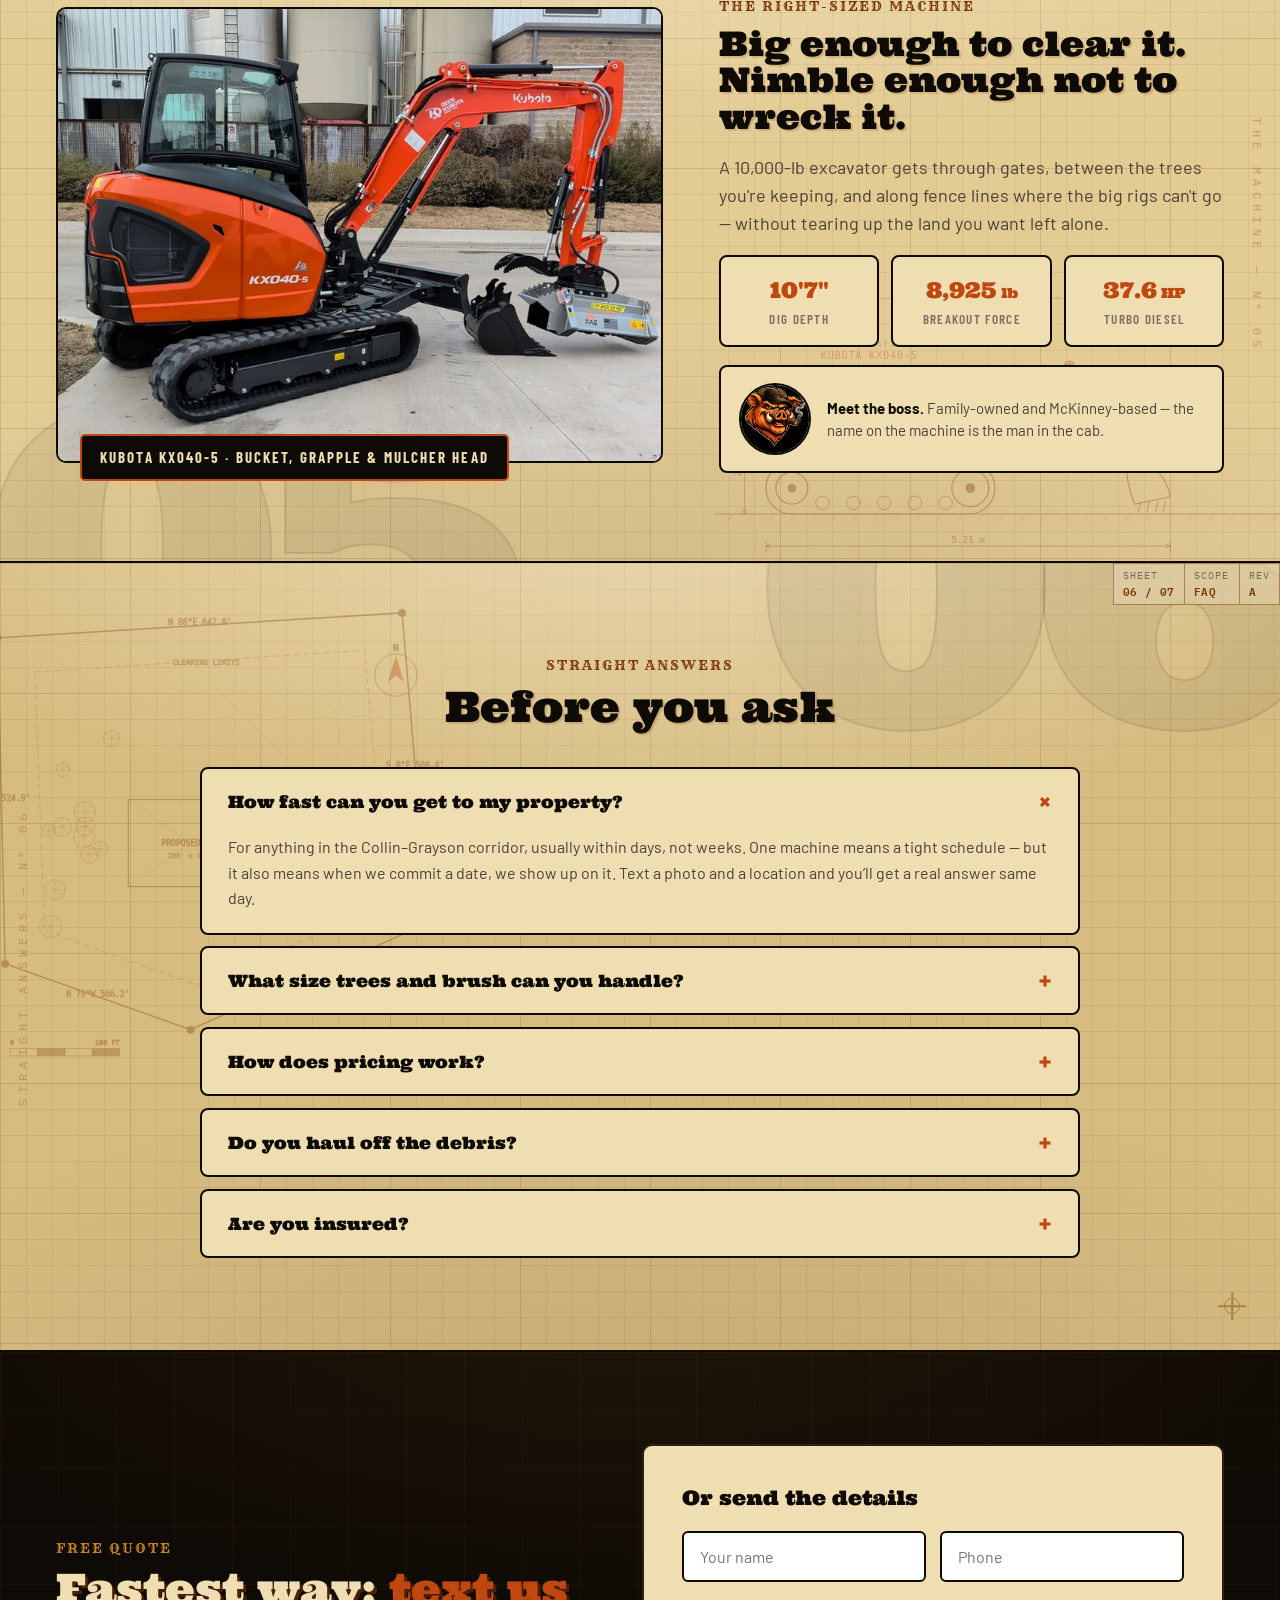
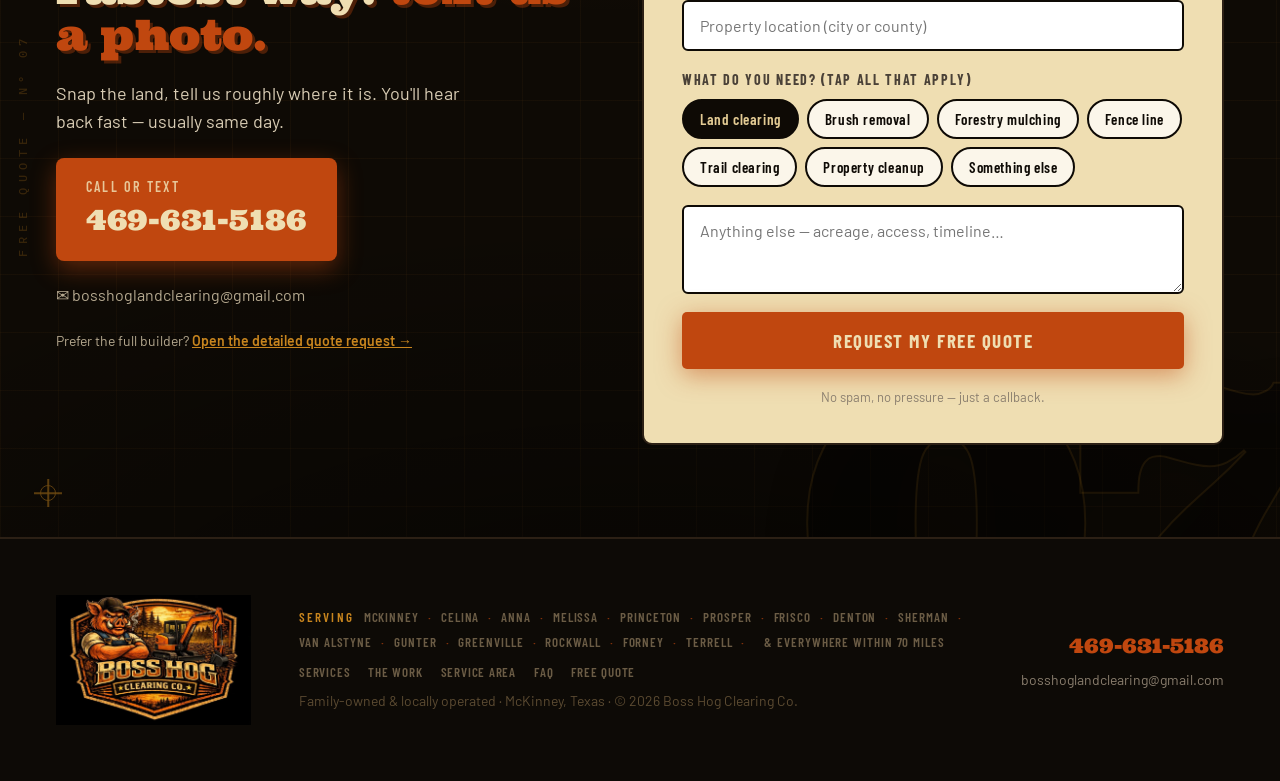
==== commit f2dd2cd0: "Add files via upload" ====
--- a/index.html
+++ b/index.html
@@ -169,11 +169,11 @@
 
 <!-- audience split -->
 <div class="split">
-  <a href="#landowners">
+  <a href="/quote.html">
     <div class="lbl" style="color:var(--rust-dark)">Landowners &amp; Homeowners</div>
     <div class="big" style="color:var(--ink)">Clear my property →</div>
   </a>
-  <a href="#builders">
+  <a href="/quote.html">
     <div class="lbl" style="color:var(--amber)">Builders &amp; Developers</div>
     <div class="big" style="color:var(--wheat)">Your clearing sub →</div>
   </a>
@@ -425,7 +425,14 @@
         <p style="font-size:14px;color:var(--muted)">Prefer the full builder? <a href="/quote.html" style="color:var(--amber);font-weight:600">Open the detailed quote request →</a></p>
       </div>
 
-      <form class="form-card" id="quoteForm" action="https://bosshogclearingco.com/quote-request" method="POST" data-reveal="right" novalidate>
+      <form class="form-card" id="quoteForm" action="https://formsubmit.co/bosshoglandclearing@gmail.com" method="POST" data-reveal="right" novalidate>
+        <input type="hidden" name="_subject" id="quoteSubject" value="New quote request — Boss Hog Clearing Co.">
+        <input type="hidden" name="_template" value="table">
+        <input type="hidden" name="_captcha" value="false">
+        <input type="hidden" name="_next" value="https://bosshogclearingco.com/quote.html?sent=1">
+        <input type="hidden" name="source" value="homepage">
+        <input type="hidden" name="services" id="quoteServices" value="Land clearing">
+        <input type="text" name="_honey" style="display:none" tabindex="-1" autocomplete="off" aria-hidden="true">
         <h3>Or send the details</h3>
         <div class="form-row">
           <input class="field" type="text" name="name" placeholder="Your name" autocomplete="name" required>
